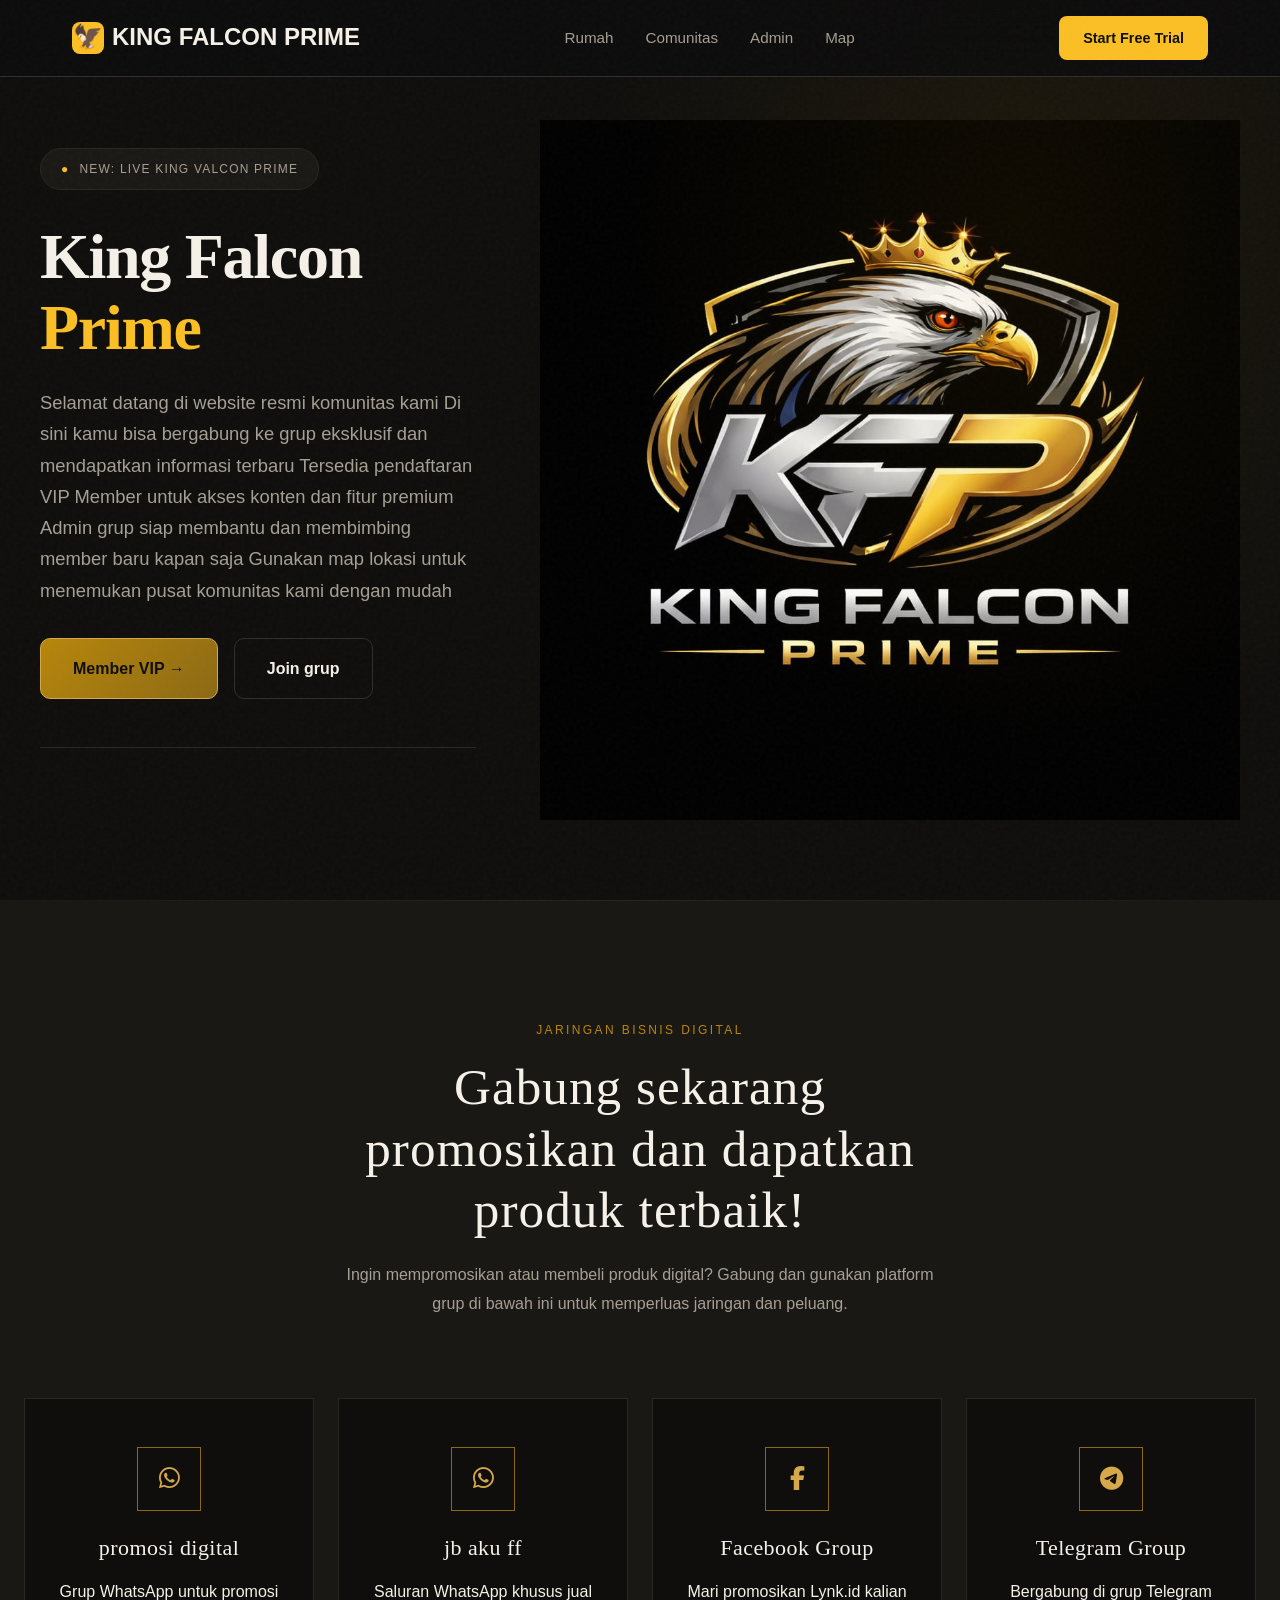
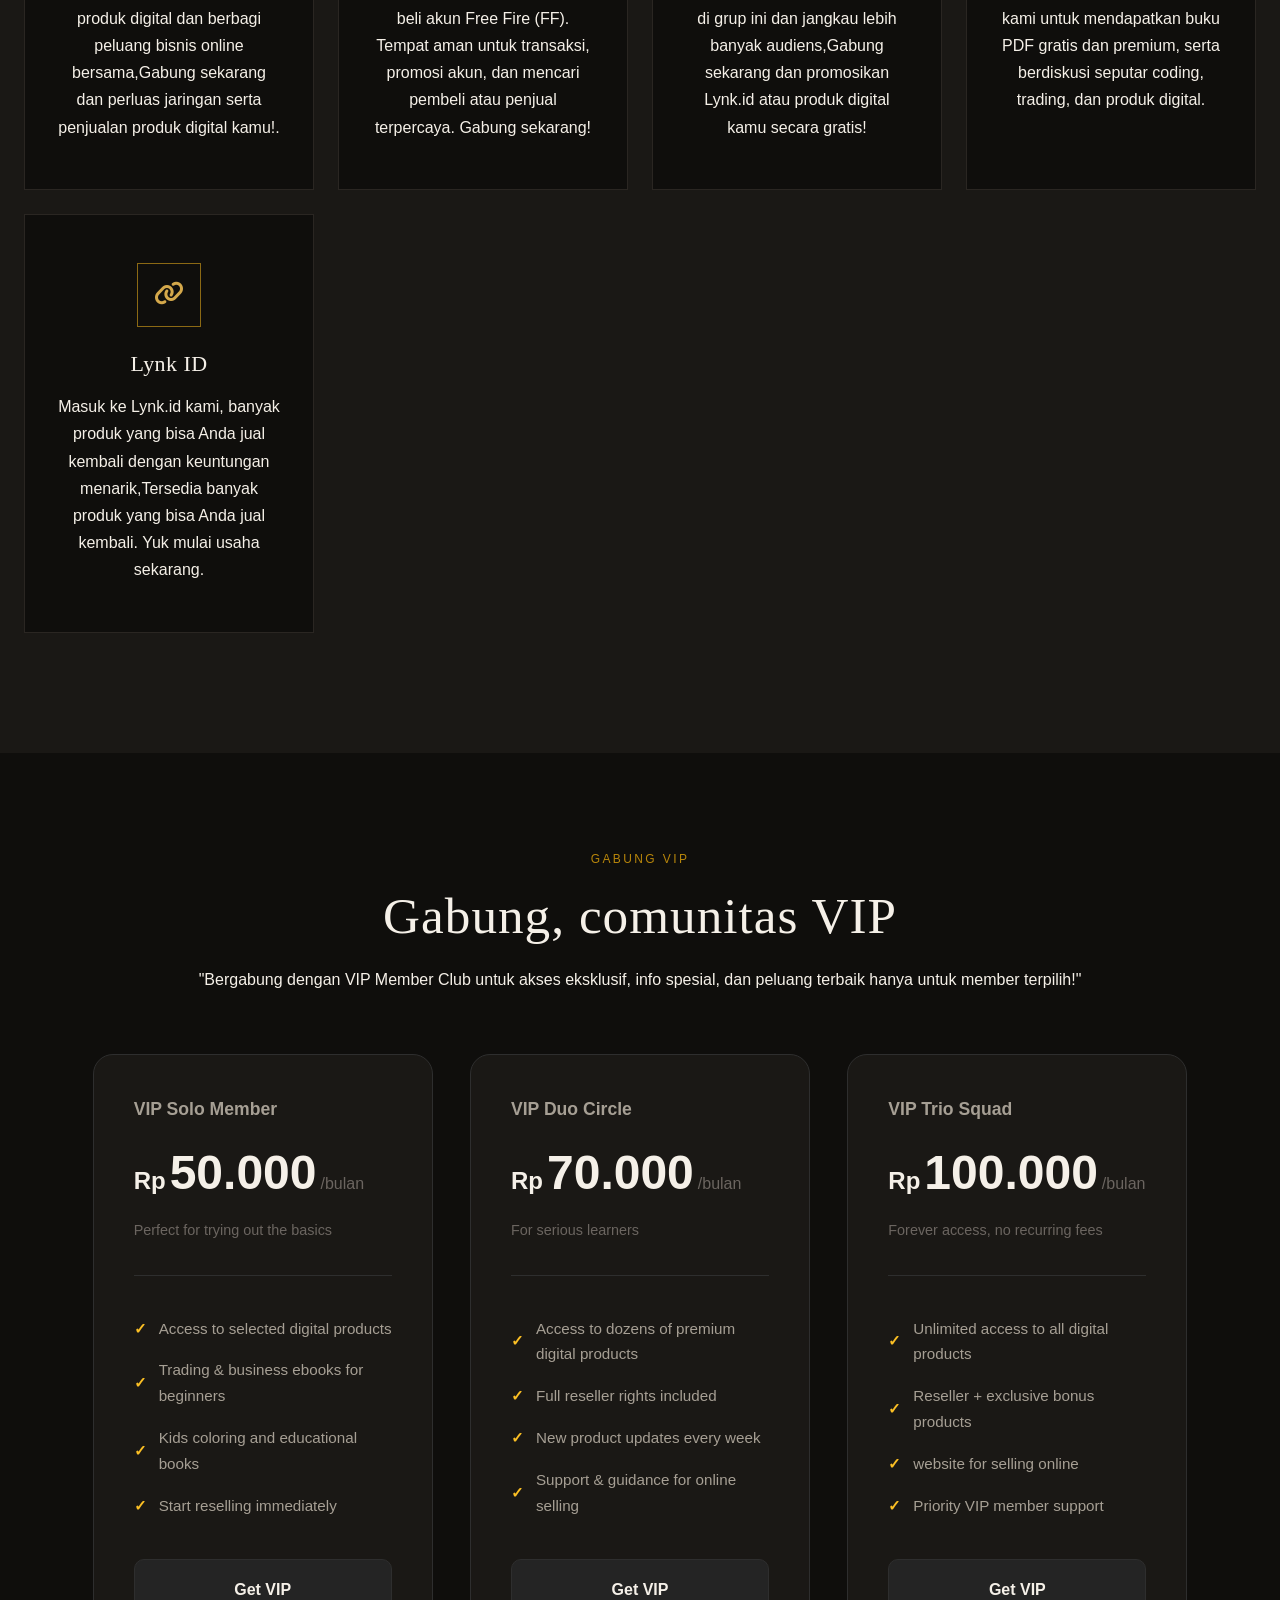
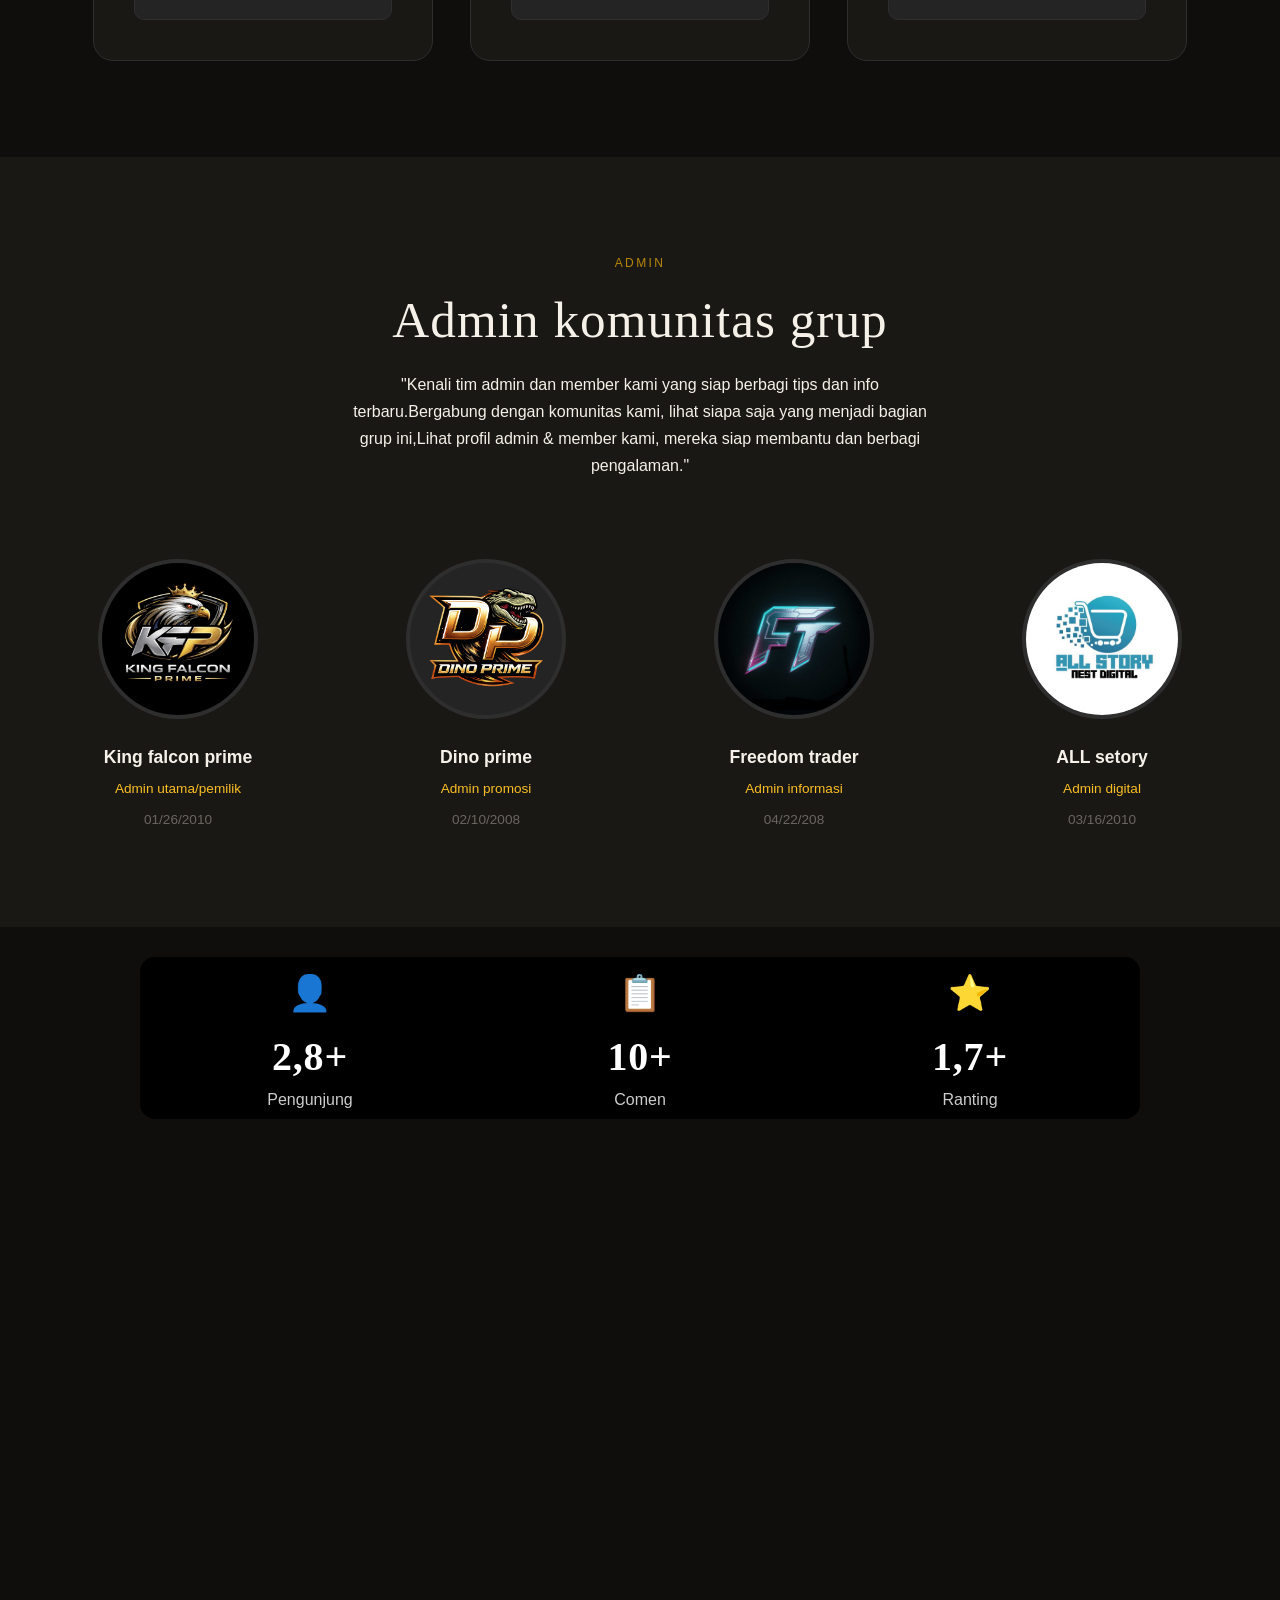
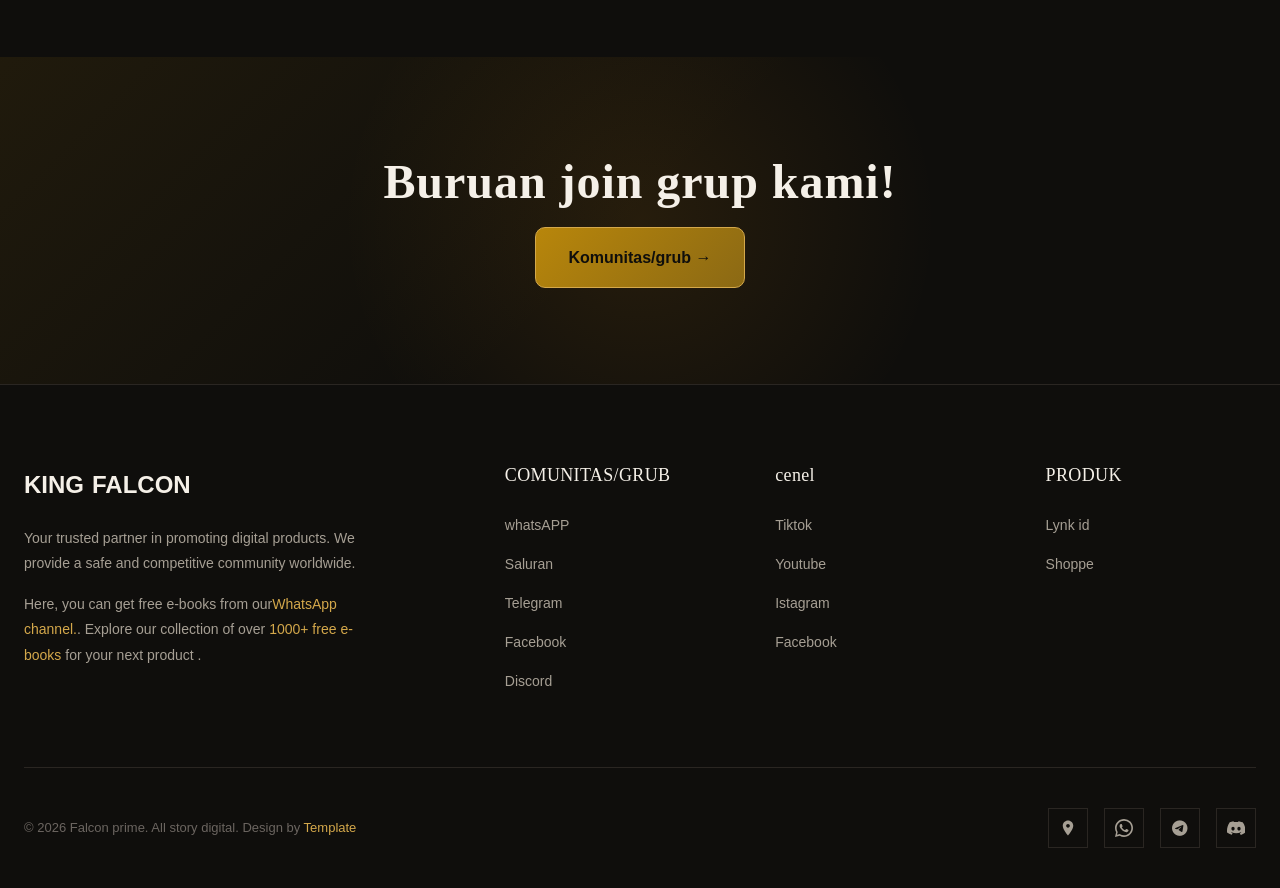
==== index.html @ 7f1a1ab0 "Update index.html" ====
<!DOCTYPE html>
<html lang="en">
<head>
  <meta charset="UTF-8">
  <meta name="viewport" content="width=device-width, initial-scale=1.0">
  <title>king falcon prime</title>
  <link rel="stylesheet" href="https://cdnjs.cloudflare.com/ajax/libs/font-awesome/6.5.0/css/all.min.css">

  <link rel="preconnect" href="https://fonts.googleapis.com">
  <link rel="preconnect" href="https://fonts.gstatic.com" crossorigin>
  <link href="https://fonts.googleapis.com/css2?family=Space+Grotesk:wght@300;400;500;600;700&display=swap" rel="stylesheet">
  <link rel="stylesheet" href="style.css">
  <link rel="stylesheet" href="stylee.css">
<!--

TemplateMo 606 String Master

https://templatemo.com/tm-606-string-master

-->
</head>
<body>

  <!-- Navigation -->
  <nav>
    <div class="nav-container">
      <a href="#" class="logo">
        <div class="logo-icon">🦅</div>
        KING FALCON PRIME
      </a>
      <ul class="nav-links">
        <li><a href="#hero">Rumah</a></li>
        <li><a href="#services">Comunitas</a></li>
        <li><a href="#instructors">Admin</a></li>
        <li><a href="#map_main">Map</a></li>
      </ul>
      <a href="#pricing" class="nav-cta"><span>Start Free Trial</span></a>
      <button id="soundToggle" class="mobile-menu-btn">☰</button>
    </div>
  </nav>

  <!-- Hero Section -->
  <!-- TIP: To enable full-screen hero, uncomment "min-height: 100vh" in the .hero CSS -->
  <section class="hero" id="hero">
    <div class="hero-container">
      <div class="hero-content">
        <div class="hero-badge">
          <span>●</span> New: live king valcon prime
        </div>
        <h1>King Falcon<span class="highlight"> Prime</span> </h1>
        <p class="hero-description">
   Selamat datang di website resmi komunitas kami
Di sini kamu bisa bergabung ke grup eksklusif dan mendapatkan informasi terbaru
Tersedia pendaftaran VIP Member untuk akses konten dan fitur premium
Admin grup siap membantu dan membimbing member baru kapan saja
Gunakan map lokasi untuk menemukan pusat komunitas kami dengan mudah

  
        </p>
        <div class="hero-buttons">
          <a href="#pricing" class="btn-primary">
            Member VIP →
          </a>
          <a href="#services" class="btn-secondary">
            Join grup
          </a>
        </div>
        <div class="hero-stats">
          <div class="stat">
            <div class="stat-value"></div>
            <div class="stat-label"></div>
          </div>
          <div class="stat">
            <div class="stat-value"></div>
            <div class="stat-label"></div>
          </div>
          <div class="stat">
            <div class="stat-value"></div>
            <div class="stat-label"></div>
          </div>
        </div>
      </div>

      <!-- logo  -->
      
    <div class="logo-wrapper">
  <div class="logo-circle">
    <img src="images/logo.jpeg" alt="Logo">
  </div>
</div>


  </section>

      <!-- Services Section -->
    <section class="services" id="services">
        <div class="container">
            <div class="section-header">
                <div class="section-label">Jaringan Bisnis Digital</div>
                <h2 class="section-title">Gabung sekarang promosikan dan dapatkan produk terbaik!</h2>
                <p class="section-desc">Ingin mempromosikan atau membeli produk digital? Gabung dan gunakan platform grup di bawah ini untuk memperluas jaringan dan peluang.</div>

            <div class="services-grid">

    <!-- WhatsApp grup promosi saya  -->
    <div class="service-card">
        <div class="service-icon">
            <a href="https://chat.whatsapp.com/LSkPdoFXT7n2mN4QRKAhbp" target="_blank">
                <i class="fab fa-whatsapp"></i>
            </a>
        </div>
        <h3 class="service-title"> promosi digital</h3>
        <p>Grup WhatsApp untuk promosi produk digital dan berbagi peluang bisnis online bersama,Gabung sekarang dan perluas jaringan serta penjualan produk digital kamu!.</p>
    </div>

   <!-- WhatsApp saluran jb rafael -->
      <div class="service-card">
        <div class="service-icon">
            <a href="https://whatsapp.com/channel/0029VaebWXXIN9iofSAeJO1t" target="_blank">
                <i class="fab fa-whatsapp"></i>
            </a>
        </div>
        <h3 class="service-title">jb aku ff</h3>
        <p>Saluran WhatsApp khusus jual beli akun Free Fire (FF). Tempat aman untuk transaksi, promosi akun, dan mencari pembeli atau penjual terpercaya. Gabung sekarang!</p>
    </div>

    <!-- Facebook -->
    <div class="service-card">
        <div class="service-icon">
            <a href="https://www.facebook.com/share/g/1DgLpyzHYk/" target="_blank">
                <i class="fab fa-facebook-f"></i>
            </a>
        </div>
        <h3 class="service-title">Facebook Group</h3>
        <p>Mari promosikan Lynk.id kalian di grup ini dan jangkau lebih banyak audiens,Gabung sekarang dan promosikan Lynk.id atau produk digital kamu secara gratis!</p>
    </div>

    <!-- Telegram -->
    <div class="service-card">
        <div class="service-icon">
            <a href="https://t.me/+sE-XW4UMI54yMTU1" target="_blank">
                <i class="fab fa-telegram-plane"></i>
            </a>
        </div>
        <h3 class="service-title">Telegram Group</h3>
        <p>Bergabung di grup Telegram kami untuk mendapatkan buku PDF gratis dan premium, serta berdiskusi seputar coding, trading, dan produk digital.</p>
    </div>

    <!-- Lynk ID -->
    <div class="service-card">
        <div class="service-icon">
            <a href="https://lynk.id/allstorynestdigital" target="_blank">
                <i class="fas fa-link"></i>
            </a>
        </div>
        <h3 class="service-title">Lynk ID</h3>
        <p>Masuk ke Lynk.id kami, banyak produk yang bisa Anda jual kembali dengan keuntungan menarik,Tersedia banyak produk yang bisa Anda jual kembali.
Yuk mulai usaha sekarang.</p>
    </div>

</div>
 

        </div>
    


</section>

  
  <!-- Pricing Section -->
  <!-- gabung viprepeat(3, 1fr); -->
  <section class="pricing" id="pricing">
    <div class="sion-container">
      <div class="section-headre">
        <div class="section-label">gabung VIP</div>
        <h2 class="section-title">Gabung, comunitas VIP</h2>
        <p class="section-description">
          "Bergabung dengan VIP Member Club untuk akses eksklusif, info spesial, dan peluang terbaik hanya untuk member terpilih!"
        </p>
      </div>
     
       <!-- vip 1 -->
      <div class="pricing-grid">
        <div class="pricing-card">
          <div class="pricing-name">VIP Solo Member</div>
          <div class="pricing-price">
            <span class="currency">Rp</span><span class="proPrice">50.000</span><span class="period">/bulan</span>
          </div>
          <p class="pricing-description">Perfect for trying out the basics</p>
          <ul class="pricing-features">
            <li>Access to selected digital products</li>
  <li>Trading & business ebooks for beginners</li>
  <li>Kids coloring and educational books</li>
  <li>Start reselling immediately</li>
          </ul>
          <a href="https://wa.me/6281573837213" class="pricing-btn">Get VIP</a>
        </div>

        <!-- vip 2 -->
        <div class="pricing-card">
          <div class="pricing-name">VIP Duo Circle</div>
          <div class="pricing-price">
            <span class="currency">Rp</span><span class="proPrice">70.000</span><span class="period">/bulan</span>
          </div>
          <p class="pricing-description">For serious learners</p>
          <ul class="pricing-features">
             <li>Access to dozens of premium digital products</li>
  <li>Full reseller rights included</li>
  <li>New product updates every week</li>
  <li>Support & guidance for online selling</li>
          </ul>
          <a href="https://wa.me/6281573837213" class="pricing-btn">Get VIP</a>
        </div>

        <!-- vip 3-->
        <div class="pricing-card">
          <div class="pricing-name">VIP Trio Squad</div>
          <div class="pricing-price">
            <span class="currency">Rp</span><span class="proPrice">100.000</span><span class="period">/bulan</span>
          </div>
        
          <p class="pricing-description">Forever access, no recurring fees</p>
          <ul class="pricing-features">
            <li>Unlimited access to all digital products</li>
  <li>Reseller + exclusive bonus products</li>
  <li> website for selling online</li>
  <li>Priority VIP member support</li>
          </ul>
          <a href="https://wa.me/6281573837213" class="pricing-btn">Get VIP</a>
        </div>
      </div>
    </div>
  </section>

 


  <!-- admin kami -->
  <section class="instructors" id="instructors">
    <div class="section-container">
      <div class="section-header">
        <div class="section-label">Admin</div>
        <h2 class="section-title">Admin komunitas grup</h2>
        <p class="section-description">
          "Kenali tim admin dan member kami yang siap berbagi tips dan info terbaru.Bergabung dengan komunitas kami, lihat siapa saja yang menjadi bagian grup ini,Lihat profil admin & member kami, mereka siap membantu dan berbagi pengalaman."
        </p>
      </div>
      <div class="instructors-grid">
        <div class="instructor-card">
          <div class="instructor-image">
            <img src="images/logo.jpeg" alt="Marcus Chen">
          </div>
          <div class="instructor-name">King falcon prime</div>
          <div class="instructor-role">Admin utama/pemilik</div>
          <p class="instructor-bio">01/26/2010</p>
        </div>
        <div class="instructor-card">
          <div class="instructor-image">
            <img src="images/logo2.png" alt="Sarah Williams">
          </div>
          <div class="instructor-name">Dino prime</div>
          <div class="instructor-role">Admin promosi</div>
          <p class="instructor-bio">02/10/2008</p>
        </div>
        <div class="instructor-card">
          <div class="instructor-image">
            <img src="images/logo3.png" alt="James Rodriguez">
          </div>
          <div class="instructor-name">Freedom trader</div>
          <div class="instructor-role">Admin informasi</div>
          <p class="instructor-bio">04/22/208</p>
        </div>
        <div class="instructor-card">
          <div class="instructor-image">
            <img src="images/logo4.jpeg" alt="Emily Park">
          </div>
          <div class="instructor-name">ALL setory</div>
          <div class="instructor-role">Admin digital</div>
          <p class="instructor-bio">03/16/2010</p>
        </div>
      </div>
    </div>
  </section>

  <!-- Testimonials Section -->
  

      <!-- total -->
     <section class="stats-section">
  <div class="stats-container">

    <div class="stat-box">
      <div class="stat-icon">👤</div>
      <h2>2,8+</h2>
      <p>Pengunjung</p>
    </div>

    <div class="stat-box">
      <div class="stat-icon">📋</div>
      <h2>10+</h2>
      <p>Comen</p>
    </div>

    <div class="stat-box">
      <div class="stat-icon">⭐</div>
      <h2>1,7+</h2>
      <p>Ranting</p>
    </div>

  </div>
</section>

              <!-- map -->
                 <div class="map_main" id="map_main">
                     <div class="map-responsive">
                        <iframe src="https://www.google.com/maps/embed?pb=!1m17!1m12!1m3!1d3959.0200530906395!2d109.98993!3d-7.123672999999999!2m3!1f0!2f0!3f0!3m2!1i1024!2i768!4f13.1!3m2!1m1!2zN8KwMDcnMjUuMiJTIDEwOcKwNTknMjMuOCJF!5e0!3m2!1sid!2sid!4v1770768249872!5m2!1sid!2sid" width="250" height="500" frameborder="0" style="border:0; width: 100%;" allowfullscreen=""></iframe>
                      </div>
                  </div>

  <!-- CTA Section -->
  <section class="cta">
    <div class="section-container cta-content">
      <h2>Buruan join grup kami!</h2>
      <a href="#services" class="btn-primary">Komunitas/grub →</a>
    </div>
  </section>

 <!-- Footer -->
    <footer class="footer">
        <div class="container">
            <div class="footer-grid">
                <div class="footer-brand">
                    <a href="#" class="logo">KING <span>FALCON</span></a>
                    <p>Your trusted partner in promoting digital products. We provide a safe and competitive community worldwide.</p>
                    <p style="margin-top: 16px;">Here, you can get free e-books from our<a href="https://whatsapp.com/channel/0029VbC5rMU8V0tkrVbQMV39" target="_blank" rel="noopener" style="color: var(--gold-light);">WhatsApp channel.</a>. Explore our collection of over  <a href="https://whatsapp.com/channel/0029VbC5rMU8V0tkrVbQMV39" style="color: var(--gold-light);">1000+ free e-books</a> for your next product .</p>
                </div>
                <div class="footer-col">
                    <h4 class="footer-title">COMUNITAS/GRUB</h4>
                   <ul class="footer-links">
    <li>
        <a href="https://chat.whatsapp.com/LSkPdoFXT7n2mN4QRKAhbp" target="_blank">
            whatsAPP
        </a>
    </li>

    <li>
        <a href="https://whatsapp.com/channel/0029VbC5rMU8V0tkrVbQMV39" target="_blank">
            Saluran
        </a>
    </li>

    <li>
        <a href="https://t.me/+sE-XW4UMI54yMTU1" target="_blank">
            Telegram
        </a>
    </li>

    <li>
        <a href="https://web.facebook.com/share/g/17uDJnDkF6/" target="_blank">
            Facebook
        </a>
    </li>

    <li>
        <a href="https://youtube.com/@channelmu" target="_blank">
           Discord
        </a>
    </li>
</ul>

                </div>
                <div class="footer-col">
                    <h4 class="footer-title">cenel</h4>
                 <ul class="footer-links">
    <li>
        <a href="https://www.tiktok.com/finansialdigital26" target="_blank">
            Tiktok
        </a>
    </li>

    <li>
        <a href="https://www.youtube.com/@kingfaalconprime" target="_blank">
            Youtube
        </a>
    </li>

    <li>
        <a href="https://www.instagram.com/kingdinoprime2" target="_blank">
            Istagram
        </a>
    </li>

    <li>
        <a href="https://www.facebook.com/kingfalconprime" target="_blank">
            Facebook
        </a>
    </li>


</ul>

                </div>
                <div class="footer-col">
                    <h4 class="footer-title">PRODUK</h4>
                   <ul class="footer-links">
    <li>
        <a href="https://lynk.id/allstorynestdigital" target="_blank">
            Lynk id
        </a>
    </li>

    <li>
        <a href="https://shopee.co.id/zalfaasyifatuhaifa" target="_blank">
           Shoppe
        </a>
    </li>
</ul>

                </div>
            </div>
            <div class="footer-bottom">
                <p class="footer-copy">&copy; 2026 Falcon prime. All story digital. Design by <a href="https://templatemo.com" target="_blank" style="color: var(--gold-light);">Template</a></p>
                <div class="footer-socials">
                    <!-- Google Maps -->
<!-- Google Maps (tetap) -->
<a href="https://maps.app.goo.gl/8mL3T69eai3Khaua7" target="_blank" class="social-link">
    <svg width="18" height="18" viewBox="0 0 24 24" fill="currentColor">
        <path d="M12 2C8.13 2 5 5.13 5 9c0 5.25 7 13 7 13s7-7.75 7-13c0-3.87-3.13-7-7-7zm0 9.5c-1.38 0-2.5-1.12-2.5-2.5S10.62 6.5 12 6.5s2.5 1.12 2.5 2.5S13.38 11.5 12 11.5z"/>
    </svg>
</a>

<!-- WhatsApp -->

<a href="https://wa.me/081573837213" target="_blank" class="social-link">
    <svg width="18" height="18" viewBox="0 0 24 24" fill="currentColor">
        <path d="M20.52 3.48A11.86 11.86 0 0012 .01C5.37.01 0 5.38 0 12c0 2.11.55 4.08 1.5 5.78L0 24l6.3-1.65A11.94 11.94 0 0012 24c6.63 0 12-5.38 12-12 0-3.18-1.24-6.18-3.48-8.52zM12 21.8c-1.88 0-3.69-.5-5.25-1.45l-.38-.23-3.72.97.99-3.62-.25-.37A9.767 9.767 0 012.2 12c0-5.38 4.42-9.8 9.8-9.8 2.61 0 5.06 1.02 6.92 2.88 1.86 1.86 2.88 4.31 2.88 6.92 0 5.38-4.42 9.8-9.8 9.8zm5.33-7.54c-.29-.15-1.72-.85-1.99-.95-.27-.1-.47-.15-.67.15-.19.29-.74.95-.91 1.15-.18.19-.35.21-.64.07-.29-.15-1.22-.45-2.32-1.43-.86-.76-1.41-1.7-1.57-1.98-.16-.28-.02-.43.12-.57.13-.13.29-.35.44-.52.15-.17.19-.28.29-.45.09-.17.05-.32-.02-.44-.08-.13-.66-1.6-.9-2.19-.24-.58-.48-.5-.66-.51l-.57-.01c-.19 0-.5.07-.77.37s-1.01 1.01-1.01 2.46c0 1.44 1.03 2.83 1.17 3.02.14.19 2.03 3.11 4.92 4.36.69.3 1.23.46 1.65.59.71.22 1.36.19 1.87.12.57-.08 1.77-.72 2.03-1.41.27-.69.27-1.29.19-1.41-.07-.12-.27-.19-.56-.34z"/>
    </svg>
</a>


<!-- Telegram -->

            <a href="https://t.me/+sE-XW4UMI54yMTU1" target="_blank" class="social-link">
                <i class="fab fa-telegram-plane" width="20" height="20" viewBox="0 0 24 24" fill="currentColor">
        </i>
            </a>
        

<!-- Discord -->
<a href="https://discord.gg/kingdinoprime" target="_blank" class="social-link">
    <svg width="18" height="18" viewBox="0 0 24 24" fill="currentColor">
        <path d="M20.317 4.369a19.791 19.791 0 00-4.885-1.515.074.074 0 00-.08.037c-.211.375-.444.864-.608 1.25-1.844-.277-3.68-.277-5.486 0-.164-.396-.405-.874-.617-1.25a.077.077 0 00-.08-.037 19.736 19.736 0 00-4.885 1.515.069.069 0 00-.032.027C.533 9.045-.319 13.553.066 18.002a.082.082 0 00.031.056 19.9 19.9 0 006.092 3.098.076.076 0 00.084-.027c.471-.647.888-1.33 1.242-2.048a.076.076 0 00-.041-.106 13.728 13.728 0 01-1.957-.927.076.076 0 01-.007-.127c.131-.098.262-.197.389-.299a.074.074 0 01.077-.01c4.087 1.868 8.517 1.868 12.548 0a.073.073 0 01.079.009c.127.102.258.201.389.299a.076.076 0 01-.006.127c-.606.36-1.233.683-1.875.967a.076.076 0 00-.038.107c.36.719.778 1.402 1.25 2.05a.076.076 0 00.084.028 19.886 19.886 0 006.093-3.098.077.077 0 00.031-.056c.488-5.177-.559-9.647-3.548-13.606a.061.061 0 00-.031-.028zM8.02 15.331c-1.182 0-2.15-1.085-2.15-2.419 0-1.333.955-2.418 2.15-2.418 1.205 0 2.17 1.093 2.15 2.418 0 1.334-.955 2.419-2.15 2.419zm7.974 0c-1.182 0-2.15-1.085-2.15-2.419 0-1.333.955-2.418 2.15-2.418 1.205 0 2.17 1.093 2.15 2.418 0 1.334-.945 2.419-2.15 2.419z"/>
    </svg>
</a>

                </div>
            </div>
        </div>
    </footer>

  <!-- Default Statcounter code for king falcon prime
https://alfxperson057.github.io/king-falcon-prime/ -->
<script type="text/javascript">
var sc_project=13204720; 
var sc_invisible=1; 
var sc_security="fe599e5f"; 
</script>
<script type="text/javascript"
src="https://www.statcounter.com/counter/counter.js" async></script>
<noscript><div class="statcounter"><a title="Web Analytics Made Easy -
Statcounter" href="https://statcounter.com/" target="_blank"><img
class="statcounter" src="https://c.statcounter.com/13204720/0/fe599e5f/1/"
alt="Web Analytics Made Easy - Statcounter"
referrerPolicy="no-referrer-when-downgrade"></a></div></noscript>
<!-- End of Statcounter Code -->
  

<script src="secrip.js"></script>
</body>

</html>
---- style.css ----
@charset "utf-8";
/* CSS Document 

TemplateMo 606 String Master

https://templatemo.com/tm-606-string-master

*/

* {
	margin: 0;
	padding: 0;
	box-sizing: border-box;
}

:root {
	--bg-dark: #0d0d0d;
	--bg-card: #1a1a1a;
	--bg-elevated: #242424;
	--accent: #fbbf24;
	--accent-light: #fbbf24;
	--accent-dark: #d97706;
	--text-primary: #fafafa;
	--text-secondary: #a3a3a3;
	--text-muted: #737373;
	--border: #2e2e2e;
	--gold-primary: #B8860B;
	--gold-light: #D4A84B;
	--gold-dark: #8B6914;
	--gold-accent: #C9A227;
	--bg-dark: #0F0E0C;
	--bg-card: #1A1815;
	--bg-card-hover: #252119;
	--text-primary: #F5F0E8;
	--text-secondary: #A69F94;
	--text-muted: #6B6560;
	--border-color: #2A2622;
	--success: #4A7C59;
	--danger: #8B3A3A;
}



html {
	scroll-behavior: smooth;
}

body {
	font-family: 'Space Grotesk', sans-serif;
	background: var(--bg-dark);
	color: var(--text-primary);
	line-height: 1.6;
}

/* Navigation */
nav {
	position: fixed;
	top: 0;
	left: 0;
	right: 0;
	z-index: 1000;
	background: rgba(13, 13, 13, 0.9);
	backdrop-filter: blur(20px);
	border-bottom: 1px solid var(--border);
}

.nav-container {
	max-width: 1200px;
	margin: 0 auto;
	padding: 1rem 2rem;
	display: flex;
	justify-content: space-between;
	align-items: center;
}

.logo {
	font-size: 1.5rem;
	font-weight: 700;
	color: var(--text-primary);
	text-decoration: none;
	display: flex;
	align-items: center;
	gap: 0.5rem;
}

.logo-icon {
	width: 32px;
	height: 32px;
	background: var(--accent);
	border-radius: 8px;
	display: flex;
	align-items: center;
	justify-content: center;
}

.nav-links {
	display: flex;
	gap: 2rem;
	list-style: none;
}

.nav-links a {
	color: var(--text-secondary);
	text-decoration: none;
	font-size: 0.95rem;
	font-weight: 500;
	transition: color 0.2s;
}

.nav-links a:hover {
	color: var(--accent);
}

.nav-cta {
	background: var(--accent);
	color: var(--bg-dark);
	padding: 0.6rem 1.5rem;
	border-radius: 8px;
	text-decoration: none;
	font-weight: 600;
	font-size: 0.9rem;
	transition: all 0.2s;
}

.nav-cta span {
	display: inline;
	background: transparent;
	padding: 0;
}

.nav-cta:hover {
	background: var(--accent-light);
	transform: translateY(-1px);
}

/* Hero Section */
.hero {
	/* min-height: 100vh; */
	/* Uncomment for full-screen hero */
	display: flex;
	align-items: center;
	padding: 8rem 2rem 4rem;
	position: relative;
	overflow: hidden;
}

.hero::before {
	content: '';
	position: absolute;
	top: -50%;
	right: -20%;
	width: 80%;
	height: 150%;
	background: radial-gradient(ellipse, rgba(245, 158, 11, 0.08) 0%, transparent 70%);
	pointer-events: none;
}

.hero-container {
	max-width: 1200px;
	margin: 0 auto;
	display: grid;
	grid-template-columns: 1fr 1fr;
	gap: 4rem;
	align-items: center;
}

.hero-content {
	position: relative;
	z-index: 1;
}

.hero-badge {
	display: inline-flex;
	align-items: center;
	gap: 0.5rem;
	background: var(--bg-card);
	border: 1px solid var(--border);
	padding: 0.5rem 1rem;
	border-radius: 100px;
	font-size: 0.85rem;
	color: var(--text-secondary);
	margin-bottom: 1.5rem;
}

.hero-badge span {
	color: var(--accent);
}

.hero h1 {
	font-size: clamp(2.5rem, 5vw, 4rem);
	font-weight: 700;
	line-height: 1.1;
	margin-bottom: 1.5rem;
	letter-spacing: -0.02em;
}

.hero h1 .highlight {
	color: var(--accent);
}

.hero-description {
	font-size: 1.15rem;
	color: var(--text-secondary);
	margin-bottom: 2rem;
	max-width: 480px;
}

.hero-buttons {
	display: flex;
	gap: 1rem;
	margin-bottom: 3rem;
}

.btn-primary {
	background: var(--accent);
	color: var(--bg-dark);
	padding: 1rem 2rem;
	border-radius: 10px;
	text-decoration: none;
	font-weight: 600;
	display: inline-flex;
	align-items: center;
	gap: 0.5rem;
	transition: all 0.2s;
}

.btn-primary:hover {
	background: var(--accent-light);
	transform: translateY(-2px);
	box-shadow: 0 10px 30px rgba(245, 158, 11, 0.3);
}

.btn-secondary {
	background: transparent;
	color: var(--text-primary);
	padding: 1rem 2rem;
	border-radius: 10px;
	text-decoration: none;
	font-weight: 600;
	border: 1px solid var(--border);
	transition: all 0.2s;
}

.btn-secondary:hover {
	border-color: var(--text-secondary);
	background: var(--bg-card);
}

.hero-stats {
	display: flex;
	gap: 3rem;
}

.stat {
	text-align: left;
}

.stat-value {
	font-size: 2rem;
	font-weight: 700;
	color: var(--text-primary);
}

.stat-label {
	font-size: 0.85rem;
	color: var(--text-muted);
}

/* logo Section */


.logo-circle {
  animation: float 4s ease-in-out infinite;
}

@keyframes float {
  0% { transform: translateY(0px); }
  50% { transform: translateY(-15px); }
  100% { transform: translateY(0px); }
}

.logo-circle {
  width: 300px;
  height: auto;
  border-radius: 0;   /* kotak */
  overflow: hidden;
}



.logo-circle img {
  width: 100%;
  height: auto;
}

/* Bungkus logo agar benar-benar center */
.logo-wrapper {
    display: flex;
    justify-content: center;
    align-items: center;
}




/* Features Section */
.features {
	padding: 6rem 2rem;
	background: var(--bg-card);
}

.section-container {
	max-width: 1200px;
	margin: 0 auto;
}

.section-header {
	text-align: center;
	margin-bottom: 4rem;
}

/* Services Section */
/* jaringan bisnis digital */
section {
	padding: 120px 0;
}

.section-header {
	text-align: center;
	max-width: 600px;
	margin: 0 auto 80px;
}

.section-label {
	font-size: 12px;
	text-transform: uppercase;
	letter-spacing: 0.2em;
	color: var(--gold-primary);
	margin-bottom: 16px;
}

.section-title {
	font-size: clamp(36px, 4vw, 52px);
	color: var(--text-primary);
	margin-bottom: 20px;
}

.section-desc {
	font-size: 16px;
	color: var(--text-secondary);
	line-height: 1.8;
}

/* Services Section */
.services {
	background: var(--bg-card);
	position: relative;
}

.services::before {
	content: '';
	position: absolute;
	top: 0;
	left: 0;
	right: 0;
	height: 1px;
	background: linear-gradient(90deg, transparent, var(--border-color), transparent);
}

.services-grid {
	display: grid;
	grid-template-columns: repeat(4, 1fr);
	gap: 24px;
}

@media (max-width: 1024px) {
	.services-grid {
		grid-template-columns: repeat(4, 1fr);
		gap: auto;
	}
}

@media (max-width: 600px) {
	.services-grid {
		grid-template-columns: 2, 1fr;
	}
}

.service-card {
	padding: 48px 32px;
	background: var(--bg-dark);
	border: 1px solid var(--border-color);
	text-align: center;
	transition: all 0.4s ease;
	position: relative;
	overflow: hidden;
}

.service-card::before {
	content: '';
	position: absolute;
	top: 0;
	left: 0;
	right: 0;
	height: 2px;
	background: var(--gold-primary);
	transform: scaleX(0);
	transition: transform 0.4s ease;
}

.service-card:hover {
	transform: translateY(-8px);
	border-color: var(--gold-dark);
	background: var(--bg-card-hover);
}

.service-card:hover::before {
	transform: scaleX(1);
}

.service-icon {
	width: 64px;
	height: 64px;
	margin: 0 auto 24px;
	display: flex;
	align-items: center;
	justify-content: center;
	border: 1px solid var(--gold-dark);
	color: var(--gold-light);
	font-size: 24px;
	transition: all 0.4s ease;
}

.service-card:hover .service-icon {
	background: var(--gold-primary);
	color: var(--bg-dark);
	border-color: var(--gold-primary);
}

.service-title {
	font-size: 22px;
	color: var(--text-primary);
	margin-bottom: 16px;
}

.service-desc {
	font-size: 14px;
	color: var(--text-secondary);
	line-height: 1.7;
}

/* total grup */

.stats-section {
  background: #000000;
  padding: 1px 20px;
  border-radius: 15px;
  margin: 30px auto;
  max-width: 1000px;
}

/* PC Default: 4 kotak sejajar */
.stats-container {
  display: grid;
  grid-template-columns: repeat(3, 1fr);
  gap: 30px;
  text-align: center;
}

/* Kotak */
.stat-box {
  padding: 5px;
}

.stat-icon {
  font-size: 35px;
  margin-bottom: 10px;
  color: #7b2cff;
}

.stat-box h2 {
  font-size: 40px;
  color: #ffffff;
  margin: 5px 0;
  font-weight: bold;
}

.stat-box p {
  font-size: 16px;
  color: #cccccc;
  margin: 0;
}

/* 📱 Responsive untuk HP: jadi 2 kolom */
@media (max-width: 100px) {
  .stats-container {
    grid-template-columns: repeat(3, 1fr);
  }
  
}




/* Pricing Section */
/* gabung vip */
.pricing {
	padding: 6rem 2rem;
}

.billing-toggle {
	display: flex;
	justify-content: center;
	align-items: center;
	gap: 0.5rem;
	margin-bottom: 3rem;
	background: var(--bg-card);
	padding: 0.5rem;
	border-radius: 12px;
	width: fit-content;
	margin-left: auto;
	margin-right: auto;
	border: 1px solid var(--border);
}

.billing-option {
	padding: 0.75rem 1.5rem;
	border-radius: 8px;
	font-size: 0.9rem;
	font-weight: 500;
	color: var(--text-secondary);
	cursor: pointer;
	transition: all 0.2s;
	position: relative;
	background: transparent;
	border: none;
	font-family: inherit;
}

.billing-option:hover {
	color: var(--text-primary);
}

.billing-option.active {
	background: var(--accent);
	color: var(--bg-dark);
}

.billing-option .discount-badge {
	position: absolute;
	top: -8px;
	right: -8px;
	background: #22c55e;
	color: #fff;
	font-size: 0.65rem;
	font-weight: 700;
	padding: 0.2rem 0.4rem;
	border-radius: 4px;
}

.pricing-grid {
	display: grid;
	grid-template-columns: repeat(3, 1fr);
	gap: 2rem;
}

.pricing-card {
	background: var(--bg-card);
	border: 1px solid var(--border);
	border-radius: 20px;
	padding: 2.5rem;
	position: relative;
	transition: all 0.3s;
}

.pricing-card:hover {
	transform: translateY(-4px);
}

.pricing-name {
	font-size: 1.1rem;
	font-weight: 600;
	color: var(--text-secondary);
	margin-bottom: 0.5rem;
}

.pricing-price {
	font-size: 3rem;
	font-weight: 700;
	margin-bottom: 0.25rem;
	display: flex;
	align-items: baseline;
	gap: 0.25rem;
}

.pricing-price .currency {
	font-size: 1.5rem;
	font-weight: 600;
}

.pricing-price .period {
	font-size: 1rem;
	font-weight: 400;
	color: var(--text-muted);
}

.pricing-billed {
	font-size: 0.85rem;
	color: var(--text-muted);
	margin-bottom: 0.5rem;
	min-height: 1.2rem;
}

.pricing-savings {
	display: inline-block;
	background: rgba(34, 197, 94, 0.15);
	color: #22c55e;
	font-size: 0.8rem;
	font-weight: 600;
	padding: 0.25rem 0.75rem;
	border-radius: 100px;
	margin-bottom: 1rem;
	min-height: 1.5rem;
}

.pricing-savings:empty {
	visibility: hidden;
}

.pricing-description {
	color: var(--text-muted);
	font-size: 0.9rem;
	margin-bottom: 2rem;
	padding-bottom: 2rem;
	border-bottom: 1px solid var(--border);
}

.pricing-features {
	list-style: none;
	margin-bottom: 2rem;
}

.pricing-features li {
	display: flex;
	align-items: center;
	gap: 0.75rem;
	padding: 0.5rem 0;
	color: var(--text-secondary);
	font-size: 0.95rem;
}

.pricing-features li::before {
	content: '✓';
	color: var(--accent);
	font-weight: 700;
}

.pricing-btn {
	display: block;
	text-align: center;
	padding: 1rem;
	border-radius: 10px;
	text-decoration: none;
	font-weight: 600;
	transition: all 0.2s;
}

.pricing-card .pricing-btn {
	background: var(--bg-elevated);
	color: var(--text-primary);
	border: 1px solid var(--border);
}

.pricing-card .pricing-btn:hover {
	background: var(--text-primary);
	color: var(--bg-dark);
}

.pricing-card.featured .pricing-btn {
	background: var(--accent);
	color: var(--bg-dark);
	border: none;
}

.pricing-card.featured .pricing-btn:hover {
	background: var(--accent-light);
}

.pricing-grid {
  max-width: 1100px;
  margin: 0 auto;
  justify-items: center;
}

.pricing-card {
  width: 100%;
  max-width: 340px;
}

.section-headre {
  text-align: center;
}

.pricing-grid {
  margin-top: 60px;
}

.vip-container {
  display: grid;
  grid-template-columns: repeat(3, 1fr);
  gap: 20px;
  justify-content: start;
  align-items: stretch;
}

/* Tablet jadi 2 kolom */
@media (max-width: 992px) {
  .vip-container {
    grid-template-columns: repeat(3, 1fr);
  }
}

/* HP jadi 1 kolom */
@media (max-width: 1px) {
  .vip-container {
    grid-template-columns: repeat(3, 1fr);
  }
}



/* Instructors Section */
.instructors {
	padding: 6rem 2rem;
	background: var(--bg-card);
}

.instructors-grid {
	display: grid;
	grid-template-columns: repeat(4, 1fr);
	gap: 2rem;
}

.instructor-card {
	text-align: center;
}

.instructor-image {
	width: 160px;
	height: 160px;
	border-radius: 50%;
	margin: 0 auto 1.5rem;
	border: 4px solid var(--border);
	transition: all 0.3s;
	overflow: hidden;
	background: var(--bg-elevated);
}

.instructor-image img {
	width: 100%;
	height: 100%;
	object-fit: cover;
	filter: grayscale(20%);
	transition: filter 0.3s;
}

.instructor-card:hover .instructor-image {
	border-color: var(--accent);
	box-shadow: 0 0 20px rgba(246, 246, 245, 0.3);
}

.instructor-card:hover .instructor-image img {
	filter: grayscale(0%);
}

.instructor-name {
	font-size: 1.1rem;
	font-weight: 600;
	margin-bottom: 0.25rem;
}

.instructor-role {
	color: var(--accent);
	font-size: 0.85rem;
	font-weight: 500;
	margin-bottom: 0.5rem;
}

.instructor-bio {
	color: var(--text-muted);
	font-size: 0.85rem;
}

@media (max-width: 700px) {
  .instructors-grid {
    grid-template-columns: repeat(4, 1fr);
    gap: 0.5rem;
  }

  .instructor-image {
    width: 70px;
    height: 70px;
  }
}

@media (max-width: 768px) {
  .instructors {
    padding: 2rem 1rem; /* lebih kecil jadi naik */
  }
}


/* Testimonials */
.testimonials {
	padding: 6rem 2rem;
}

.testimonials-grid {
	display: grid;
	grid-template-columns: repeat(3, 1fr);
	gap: 2rem;
}

.testimonial-card {
	background: var(--bg-card);
	border: 1px solid var(--border);
	border-radius: 16px;
	padding: 2rem;
}

.testimonial-stars {
	color: var(--accent);
	font-size: 1rem;
	margin-bottom: 1rem;
}

.testimonial-text {
	color: var(--text-secondary);
	font-size: 1rem;
	line-height: 1.7;
	margin-bottom: 1.5rem;
}

.testimonial-author {
	display: flex;
	align-items: center;
	gap: 1rem;
}

.testimonial-avatar {
	width: 64px;
	height: 64px;
	border-radius: 50%;
	overflow: hidden;
	flex-shrink: 0;
}

.testimonial-avatar img {
	width: 100%;
	height: 100%;
	object-fit: cover;
}

.testimonial-name {
	font-weight: 600;
	font-size: 0.95rem;
}

.testimonial-title {
	color: var(--text-muted);
	font-size: 0.8rem;
}

@media (max-width: 768px) {

  .testimonials {
    padding: 2rem 1rem; /* biar naik ke atas */
  }

  .testimonials-grid {
    grid-template-columns: repeat(2, 1fr); /* HP jadi 2 kolom */
    gap: 1rem;
  }

  .testimonial-card {
    padding: 1rem; /* card lebih kecil */
  }

  .testimonial-text {
    font-size: 0.85rem;
  }

  .testimonial-avatar {
    width: 45px;
    height: 45px;
  }
}


/* CTA Section */
.cta {
	padding: 6rem 2rem;
	background: linear-gradient(135deg, var(--bg-card) 0%, var(--bg-dark) 100%);
	text-align: center;
	position: relative;
	overflow: hidden;
}

.cta::before {
	content: '';
	position: absolute;
	top: 50%;
	left: 50%;
	transform: translate(-50%, -50%);
	width: 600px;
	height: 600px;
	background: radial-gradient(circle, rgba(245, 158, 11, 0.1) 0%, transparent 70%);
	pointer-events: none;
}

.cta-content {
	position: relative;
	z-index: 1;
}

.cta h2 {
	font-size: clamp(2rem, 4vw, 3rem);
	font-weight: 700;
	margin-bottom: 1rem;
}

.cta p {
	color: var(--text-secondary);
	font-size: 1.1rem;
	margin-bottom: 2rem;
	max-width: 500px;
	margin-left: auto;
	margin-right: auto;
}

/* Footer  */



/* Mobile Menu */
.mobile-menu-btn {
	display: none;
	background: none;
	border: none;
	color: var(--text-primary);
	font-size: 1.5rem;
	cursor: pointer;
}

/* Responsive */
@media (max-width: 1024px) {
	.hero-container {
		grid-template-columns: 1fr;
		text-align: center;
	}

	.hero-content {
		order: 1;
	}

	.guitar-wrapper {
		order: 0;
		max-width: 500px;
		margin: 0 auto;
	}

	.hero-description {
		margin: 0 auto 2rem;
	}

	.hero-buttons {
		justify-content: center;
	}

	.hero-stats {
		justify-content: center;
	}

	.features-grid,
	.pricing-grid,
	.testimonials-grid {
		grid-template-columns: 1fr;
		max-width: 500px;
		margin: 0 auto;
	}

	.billing-toggle {
		flex-wrap: wrap;
		justify-content: center;
	}

	.billing-option {
		padding: 0.6rem 1.2rem;
		font-size: 0.85rem;
	}

	.instructors-grid {
		grid-template-columns: repeat(2, 1fr);
	}

	.footer-grid {
		grid-template-columns: 1fr 1fr;
	}
}

@media (max-width: 880px) {

	.nav-links,
	.nav-cta {
		display: none;
	}

	

	/* Tombol hamburger default disembunyikan */
.mobile-menu-btn {
	display: none;
	background: none;
	border: none;
	font-size: 24px;
	cursor: pointer;
	color: rgb(238, 255, 4);
}
}

/* Versi HP */
@media (max-width: 768px) {

	.nav-links {
		display: none;       /* disembunyikan dulu */
		flex-direction: column;
		position: absolute;
		top: 100%;
		right: 0;
		background: #000000;
		width: 200px;
		padding: 20px;
	}

	.nav-links.active {
		display: flex;       /* muncul saat diklik */
	}

	.mobile-menu-btn {
		display: block;      /* tombol muncul di HP */
	}
}


/* FIX SERVICES RESPONSIVE */
@media (max-width: 1200px) {
    .services-grid {
        grid-template-columns: repeat(2, 1fr) !important;
    }
}

@media (max-width: 600px) {
    .services-grid {
        grid-template-columns: 1fr !important;
    }
}


/* Default = PC */
.logo-circle {
  width: 700px;
  height: auto;
  aspect-ratio: 1 / 1;   /* bikin selalu persegi */
  border-radius: 0; /* kotak */
  overflow: hidden;
}

/* Gambar di dalam logo */
.logo-circle img {
  width: 100%;
  height: auto;
  object-fit: cover;
}

/* Versi HP */
@media (max-width: 780px) {
  .logo-circle {
    width: 200px;
    height: auto;
    border-radius: 100%; /* jadi lingkaran */
  }
}

@media (max-width: 1024px) {
  .logo-circle {
    width: 300px;
	height: auto;
    border-radius: 90%;
  }
}
---- stylee.css ----
@charset "utf-8";
/* CSS Document 

TemplateMo 610 Aurum Gold

https://templatemo.com/tm-610-aurum-gold

*/

:root {
	--gold-primary: #B8860B;
	--gold-light: #D4A84B;
	--gold-dark: #8B6914;
	--gold-accent: #C9A227;
	--bg-dark: #0F0E0C;
	--bg-card: #1A1815;
	--bg-card-hover: #252119;
	--text-primary: #F5F0E8;
	--text-secondary: #A69F94;
	--text-muted: #6B6560;
	--border-color: #2A2622;
	--success: #4A7C59;
	--danger: #8B3A3A;
}

* {
	margin: 0;
	padding: 0;
	box-sizing: border-box;
}

html {
	scroll-behavior: smooth;
}

body {
	font-family: 'Libre Franklin', sans-serif;
	background-color: var(--bg-dark);
	color: var(--text-primary);
	line-height: 1.7;
	font-weight: 300;
	overflow-x: hidden;
}

/* Noise texture overlay */
body::before {
	content: '';
	position: fixed;
	top: 0;
	left: 0;
	width: 100%;
	height: 100%;
	pointer-events: none;
	opacity: 0.03;
	z-index: 9999;
	background-image: url("data:image/svg+xml,%3Csvg viewBox='0 0 256 256' xmlns='http://www.w3.org/2000/svg'%3E%3Cfilter id='noise'%3E%3CfeTurbulence type='fractalNoise' baseFrequency='0.9' numOctaves='4' stitchTiles='stitch'/%3E%3C/filter%3E%3Crect width='100%25' height='100%25' filter='url(%23noise)'/%3E%3C/svg%3E");
}

h1,
h2,
h3,
h4,
h5,
h6 {
	font-family: 'Cormorant Garamond', serif;
	font-weight: 500;
	line-height: 1.2;
	letter-spacing: 0.02em;
}

a {
	color: inherit;
	text-decoration: none;
	transition: color 0.3s ease;
}

img {
	max-width: 100%;
	height: auto;
}

.container {
	max-width: 1280px;
	margin: 0 auto;
	padding: 0 24px;
}

/* Navigation */

/* Mobile Menu Styles */
.mobile-menu {
	position: fixed;
	top: 0;
	right: -100%;
	width: 100%;
	max-width: 400px;
	height: 100vh;
	background: var(--bg-card);
	z-index: 2000;
	padding: 100px 40px 40px;
	transition: right 0.4s cubic-bezier(0.4, 0, 0.2, 1);
	border-left: 1px solid var(--border-color);
	overflow-y: auto;
}

.mobile-menu.open {
	right: 0;
}

.mobile-menu-overlay {
	position: fixed;
	top: 0;
	left: 0;
	width: 100%;
	height: 100%;
	background: rgba(0, 0, 0, 0.7);
	z-index: 1999;
	opacity: 0;
	visibility: hidden;
	transition: opacity 0.4s ease, visibility 0.4s ease;
}

.mobile-menu-overlay.open {
	opacity: 1;
	visibility: visible;
}

.mobile-menu-close {
	position: absolute;
	top: 24px;
	right: 24px;
	width: 48px;
	height: 48px;
	background: none;
	border: 1px solid var(--border-color);
	color: var(--text-secondary);
	cursor: pointer;
	display: flex;
	align-items: center;
	justify-content: center;
	transition: all 0.3s ease;
}

.mobile-menu-close:hover {
	border-color: var(--gold-primary);
	color: var(--gold-light);
}

.mobile-nav-links {
	list-style: none;
	margin-bottom: 40px;
}

.mobile-nav-links li {
	border-bottom: 1px solid var(--border-color);
}

.mobile-nav-links a {
	display: block;
	padding: 20px 0;
	font-family: 'Cormorant Garamond', serif;
	font-size: 24px;
	color: var(--text-secondary);
	transition: all 0.3s ease;
	position: relative;
}

.mobile-nav-links a::after {
	content: '→';
	position: absolute;
	right: 0;
	top: 50%;
	transform: translateY(-50%) translateX(-10px);
	opacity: 0;
	color: var(--gold-primary);
	transition: all 0.3s ease;
}

.mobile-nav-links a:hover,
.mobile-nav-links a.active {
	color: var(--gold-light);
	padding-left: 12px;
}

.mobile-nav-links a:hover::after,
.mobile-nav-links a.active::after {
	opacity: 1;
	transform: translateY(-50%) translateX(0);
}

.mobile-menu-cta {
	display: flex;
	flex-direction: column;
	gap: 12px;
}

.mobile-menu-cta .btn {
	width: 100%;
	text-align: center;
}

.btn {
	display: inline-flex;
	align-items: center;
	justify-content: center;
	padding: 14px 32px;
	font-size: 12px;
	font-weight: 500;
	letter-spacing: 0.15em;
	text-transform: uppercase;
	border: none;
	cursor: pointer;
	transition: all 0.3s ease;
	font-family: 'Libre Franklin', sans-serif;
}

.btn-outline {
	background: transparent;
	border: 1px solid var(--gold-primary);
	color: var(--gold-light);
}

.btn-outline:hover {
	background: var(--gold-primary);
	color: var(--bg-dark);
}

.btn-primary {
	background: linear-gradient(135deg, var(--gold-primary) 0%, var(--gold-dark) 100%);
	color: var(--bg-dark);
	border: 1px solid var(--gold-light);
}

.btn-primary:hover {
	background: linear-gradient(135deg, var(--gold-light) 0%, var(--gold-primary) 100%);
	transform: translateY(-2px);
	box-shadow: 0 8px 30px rgba(184, 134, 11, 0.3);
}

.mobile-menu-btn {
	display: none;
	flex-direction: column;
	gap: 6px;
	background: none;
	border: 1px solid var(--border-color);
	cursor: pointer;
	padding: 12px;
	transition: all 0.3s ease;
}

.mobile-menu-btn:hover {
	border-color: var(--gold-primary);
}

.mobile-menu-btn span {
	width: 20px;
	height: 1.5px;
	background: var(--gold-light);
	transition: all 0.3s ease;
	transform-origin: center;
}

.mobile-menu-btn.active span:nth-child(1) {
	transform: rotate(45deg) translate(5px, 5px);
}

.mobile-menu-btn.active span:nth-child(2) {
	opacity: 0;
}

.mobile-menu-btn.active span:nth-child(3) {
	transform: rotate(-45deg) translate(5px, -5px);
}

/* Hide body scroll when menu open */
body.menu-open {
	overflow: hidden;
}

/* Hero Section */
.hero {
	min-height: 100vh;
	display: flex;
	align-items: center;
	position: relative;
	padding: 120px 0 80px;
	overflow: hidden;
}

.hero::before {
	content: '';
	position: absolute;
	top: -50%;
	right: -20%;
	width: 80%;
	height: 150%;
	background: radial-gradient(ellipse at center, rgba(184, 134, 11, 0.08) 0%, transparent 60%);
	pointer-events: none;
}

.hero-grid {
	display: grid;
	grid-template-columns: 1fr 1fr;
	gap: 80px;
	align-items: center;
}

.hero-content {
	position: relative;
	z-index: 2;
}

.hero-badge {
	display: inline-flex;
	align-items: center;
	gap: 10px;
	padding: 10px 20px;
	background: var(--bg-card);
	border: 1px solid var(--border-color);
	margin-bottom: 32px;
	font-size: 12px;
	letter-spacing: 0.1em;
	text-transform: uppercase;
	color: var(--text-secondary);
}

.hero-badge .dot {
	width: 8px;
	height: 8px;
	background: var(--success);
	border-radius: 50%;
	animation: pulse 2s infinite;
}

@keyframes pulse {

	0%,
	100% {
		opacity: 1;
	}

	50% {
		opacity: 0.5;
	}
}

.hero-title {
	font-size: clamp(48px, 6vw, 80px);
	color: var(--text-primary);
	margin-bottom: 24px;
	font-weight: 400;
}

.hero-title .gold {
	color: var(--gold-light);
	font-style: italic;
}

.hero-desc {
	font-size: 18px;
	color: var(--text-secondary);
	max-width: 480px;
	margin-bottom: 40px;
	line-height: 1.8;
}

.hero-actions {
	display: flex;
	gap: 16px;
	margin-bottom: 60px;
}

.hero-stats {
	display: grid;
	grid-template-columns: repeat(3, 1fr);
	gap: 32px;
	padding-top: 40px;
	border-top: 1px solid var(--border-color);
}

.stat-item {
	text-align: left;
}

.stat-value {
	font-family: 'Cormorant Garamond', serif;
	font-size: 36px;
	color: var(--gold-light);
	margin-bottom: 4px;
}

.stat-label {
	font-size: 12px;
	color: var(--text-muted);
	text-transform: uppercase;
	letter-spacing: 0.1em;
}

/* Price Card */
.hero-visual {
	position: relative;
}

.price-card {
	background: var(--bg-card);
	border: 1px solid var(--border-color);
	padding: 40px;
	position: relative;
}

.price-card::before {
	content: '';
	position: absolute;
	top: -1px;
	left: 40px;
	right: 40px;
	height: 2px;
	background: linear-gradient(90deg, transparent, var(--gold-primary), transparent);
}

.price-header {
	display: flex;
	align-items: center;
	justify-content: space-between;
	margin-bottom: 32px;
}

.price-label {
	font-size: 12px;
	text-transform: uppercase;
	letter-spacing: 0.15em;
	color: var(--text-muted);
}

.price-live {
	display: flex;
	align-items: center;
	gap: 8px;
	font-size: 11px;
	color: var(--success);
	text-transform: uppercase;
	letter-spacing: 0.1em;
}

.price-live::before {
	content: '';
	width: 6px;
	height: 6px;
	background: var(--success);
	border-radius: 50%;
	animation: pulse 1.5s infinite;
}

.price-main {
	margin-bottom: 32px;
}

.price-value {
	font-family: 'Cormorant Garamond', serif;
	font-size: 64px;
	color: var(--text-primary);
	line-height: 1;
	margin-bottom: 8px;
}

.price-value .currency {
	font-size: 32px;
	color: var(--gold-light);
	vertical-align: top;
}

.price-change {
	display: inline-flex;
	align-items: center;
	gap: 8px;
	padding: 6px 12px;
	background: rgba(74, 124, 89, 0.15);
	color: var(--success);
	font-size: 14px;
	font-weight: 500;
}

.price-change.down {
	background: rgba(139, 58, 58, 0.15);
	color: var(--danger);
}

.price-metals {
	display: grid;
	grid-template-columns: repeat(2, 1fr);
	gap: 16px;
	padding-top: 32px;
	border-top: 1px solid var(--border-color);
}

.metal-item {
	padding: 20px;
	background: var(--bg-dark);
	border: 1px solid var(--border-color);
	transition: all 0.3s ease;
}

.metal-item:hover {
	border-color: var(--gold-primary);
}

.metal-name {
	font-size: 11px;
	text-transform: uppercase;
	letter-spacing: 0.1em;
	color: var(--text-muted);
	margin-bottom: 8px;
}

.metal-price {
	font-family: 'Cormorant Garamond', serif;
	font-size: 24px;
	color: var(--text-primary);
}

.metal-change {
	font-size: 12px;
	color: var(--success);
	margin-top: 4px;
}

.metal-change.down {
	color: var(--danger);
}


@media (max-width: 1200px) {

	.products-tab-content.active,
	.products-grid {
		grid-template-columns: repeat(3, 1fr);
		gap: 20px;
	}
}

@media (max-width: 900px) {

	.products-tab-content.active,
	.products-grid {
		grid-template-columns: repeat(2, 1fr);
		gap: 16px;
	}
}

@media (max-width: 480px) {

	.products-tab-content.active,
	.products-grid {
		grid-template-columns: 1fr;
		gap: 16px;
	}

	.product-info {
		padding: 20px;
	}

	.product-name {
		font-size: 18px;
	}

	.product-weight {
		font-size: 11px;
		margin-bottom: 12px;
	}

	.product-price {
		font-size: 22px;
	}

	.product-btn {
		width: 36px;
		height: 36px;
		font-size: 18px;
	}
}


.product-btn {
	width: 40px;
	height: 40px;
	display: flex;
	align-items: center;
	justify-content: center;
	background: transparent;
	border: 1px solid var(--border-color);
	color: var(--text-secondary);
	font-size: 20px;
	cursor: pointer;
	transition: all 0.3s ease;
}

.product-btn:hover {
	background: var(--gold-primary);
	border-color: var(--gold-primary);
	color: var(--bg-dark);
}

/* Testimonials */
.testimonials {
	position: relative;
	overflow: hidden;
}

.testimonials::before {
	content: '"';
	position: absolute;
	top: 80px;
	left: 10%;
	font-family: 'Cormorant Garamond', serif;
	font-size: 400px;
	color: var(--gold-dark);
	opacity: 0.05;
	line-height: 1;
	pointer-events: none;
}

.testimonials-wrapper {
	position: relative;
	max-width: 900px;
	margin: 0 auto;
}

.testimonials-slider {
	text-align: center;
	overflow: hidden;
}

.testimonials-track {
	display: flex;
	transition: transform 0.5s cubic-bezier(0.4, 0, 0.2, 1);
}

.testimonial-item {
	min-width: 100%;
	padding: 0 60px;
}

.testimonial-text {
	font-family: 'Cormorant Garamond', serif;
	font-size: clamp(24px, 3vw, 36px);
	font-style: italic;
	color: var(--text-primary);
	line-height: 1.6;
	margin-bottom: 40px;
}

.testimonial-author {
	display: flex;
	flex-direction: column;
	align-items: center;
	gap: 8px;
}

.author-name {
	font-size: 16px;
	font-weight: 500;
	color: var(--text-primary);
	letter-spacing: 0.05em;
}

.author-title {
	font-size: 13px;
	color: var(--text-muted);
	text-transform: uppercase;
	letter-spacing: 0.1em;
}

/* Testimonial Navigation Arrows */
.testimonial-nav {
	position: absolute;
	top: 50%;
	transform: translateY(-50%);
	width: 100%;
	display: flex;
	justify-content: space-between;
	pointer-events: none;
	padding: 0 0;
}

.testimonial-arrow {
	width: 56px;
	height: 56px;
	background: transparent;
	border: 1px solid var(--border-color);
	color: var(--text-muted);
	cursor: pointer;
	display: flex;
	align-items: center;
	justify-content: center;
	pointer-events: auto;
	transition: all 0.3s ease;
	opacity: 0.5;
}

.testimonial-arrow:hover {
	opacity: 1;
	border-color: var(--gold-primary);
	color: var(--gold-light);
	background: rgba(184, 134, 11, 0.1);
}

.testimonial-arrow svg {
	width: 20px;
	height: 20px;
}

.testimonial-arrow.prev {
	margin-left: -80px;
}

.testimonial-arrow.next {
	margin-right: -80px;
}

.testimonial-dots {
	display: flex;
	justify-content: center;
	gap: 12px;
	margin-top: 48px;
}

.dot {
	width: 8px;
	height: 8px;
	background: var(--border-color);
	cursor: pointer;
	transition: all 0.3s ease;
}

.dot:hover {
	background: var(--text-muted);
}

.dot.active {
	background: var(--gold-primary);
	width: 32px;
}

/* Trust Section */
.trust {
	background: var(--bg-card);
	padding: 80px 0;
}

.trust-grid {
	display: grid;
	grid-template-columns: repeat(5, 1fr);
	gap: 40px;
	align-items: center;
}

.trust-item {
	text-align: center;
	opacity: 0.5;
	transition: opacity 0.3s ease;
}

.trust-item:hover {
	opacity: 1;
}

.trust-logo {
	font-family: 'Cormorant Garamond', serif;
	font-size: 18px;
	color: var(--text-secondary);
	letter-spacing: 0.1em;
	text-transform: uppercase;
}

/* CTA Section */
.cta {
	position: relative;
	background: linear-gradient(135deg, rgba(184, 134, 11, 0.1) 0%, transparent 50%);
}

.cta-inner {
	text-align: center;
	max-width: 700px;
	margin: 0 auto;
}

.cta-title {
	font-size: clamp(36px, 4vw, 56px);
	color: var(--text-primary);
	margin-bottom: 24px;
}

.cta-title .gold {
	color: var(--gold-light);
}

.cta-desc {
	font-size: 18px;
	color: var(--text-secondary);
	margin-bottom: 40px;
	line-height: 1.8;
}

.cta-actions {
	display: flex;
	justify-content: center;
	gap: 16px;
}

/* Contact Section */
.contact {
	background: var(--bg-card);
}

.contact-grid {
	display: grid;
	grid-template-columns: 1fr 1.2fr;
	gap: 80px;
}

.contact-info h3 {
	font-size: 32px;
	color: var(--text-primary);
	margin-bottom: 24px;
}

.contact-info p {
	font-size: 16px;
	color: var(--text-secondary);
	margin-bottom: 40px;
	line-height: 1.8;
}

.contact-details {
	list-style: none;
}

.contact-details li {
	display: flex;
	align-items: flex-start;
	gap: 16px;
	padding: 20px 0;
	border-bottom: 1px solid var(--border-color);
}

.contact-details li:last-child {
	border-bottom: none;
}

.contact-icon {
	width: 40px;
	height: 40px;
	display: flex;
	align-items: center;
	justify-content: center;
	background: var(--bg-dark);
	border: 1px solid var(--border-color);
	color: var(--gold-light);
	font-size: 16px;
	flex-shrink: 0;
}

.contact-text {
	padding-top: 4px;
}

.contact-label {
	font-size: 11px;
	text-transform: uppercase;
	letter-spacing: 0.1em;
	color: var(--text-muted);
	margin-bottom: 4px;
}

.contact-value {
	font-size: 16px;
	color: var(--text-primary);
}

/* Contact Form */
.contact-form {
	background: var(--bg-dark);
	border: 1px solid var(--border-color);
	padding: 48px;
}

.form-row {
	display: grid;
	grid-template-columns: 1fr 1fr;
	gap: 24px;
	margin-bottom: 24px;
}

.form-group {
	margin-bottom: 24px;
}

.form-group:last-of-type {
	margin-bottom: 32px;
}

.form-label {
	display: block;
	font-size: 11px;
	text-transform: uppercase;
	letter-spacing: 0.1em;
	color: var(--text-muted);
	margin-bottom: 10px;
}

.form-input,
.form-select,
.form-textarea {
	width: 100%;
	padding: 16px 20px;
	background: var(--bg-card);
	border: 1px solid var(--border-color);
	color: var(--text-primary);
	font-family: 'Libre Franklin', sans-serif;
	font-size: 15px;
	transition: all 0.3s ease;
}

.form-input:focus,
.form-select:focus,
.form-textarea:focus {
	outline: none;
	border-color: var(--gold-primary);
	background: var(--bg-card-hover);
}

.form-input::placeholder,
.form-textarea::placeholder {
	color: var(--text-muted);
}

.form-select {
	appearance: none;
	cursor: pointer;
	background-image: url("data:image/svg+xml,%3Csvg xmlns='http://www.w3.org/2000/svg' width='12' height='12' viewBox='0 0 12 12'%3E%3Cpath fill='%23A69F94' d='M6 8L1 3h10z'/%3E%3C/svg%3E");
	background-repeat: no-repeat;
	background-position: right 16px center;
}

.form-textarea {
	min-height: 140px;
	resize: vertical;
}

.form-submit {
	width: 100%;
}

/* Footer */
.footer {
	background: var(--bg-dark);
	padding: 80px 0 40px;
	border-top: 1px solid var(--border-color);
}

.footer-grid {
	display: grid;
	grid-template-columns: 2fr 1fr 1fr 1fr;
	gap: 60px;
	margin-bottom: 60px;
}

.footer-brand .logo {
	margin-bottom: 20px;
}

.footer-brand p {
	font-size: 14px;
	color: var(--text-secondary);
	line-height: 1.8;
	max-width: 360px;
}

.footer-title {
	font-family: 'Cormorant Garamond', serif;
	font-size: 18px;
	color: var(--text-primary);
	margin-bottom: 24px;
}

.footer-links {
	list-style: none;
}

.footer-links li {
	margin-bottom: 12px;
}

.footer-links a {
	font-size: 14px;
	color: var(--text-secondary);
	transition: all 0.3s ease;
}

.footer-links a:hover {
	color: var(--gold-light);
	padding-left: 8px;
}

.footer-bottom {
	display: flex;
	align-items: center;
	justify-content: space-between;
	padding-top: 40px;
	border-top: 1px solid var(--border-color);
}

.footer-copy {
	font-size: 13px;
	color: var(--text-muted);
}

.footer-socials {
	display: flex;
	gap: 16px;
}

.social-link {
	width: 40px;
	height: 40px;
	display: flex;
	align-items: center;
	justify-content: center;
	border: 1px solid var(--border-color);
	color: var(--text-secondary);
	font-size: 16px;
	transition: all 0.3s ease;
}

.social-link:hover {
	border-color: var(--gold-primary);
	color: var(--gold-light);
	background: rgba(184, 134, 11, 0.1);
}

/* Responsive */
@media (max-width: 1200px) {
	.footer-grid {
		grid-template-columns: repeat(2, 1fr);
	}
}

@media (max-width: 992px) {

	.nav-links,
	.nav-cta {
		display: none;
	}

	.mobile-menu-btn {
		display: flex;
	}

	.hero-grid,
	.why-grid,
	.contact-grid {
		grid-template-columns: 1fr;
		gap: 60px;
	}

	.hero-stats {
		grid-template-columns: repeat(3, 1fr);
	}

	.trust-grid {
		grid-template-columns: repeat(3, 1fr);
	}
}

@media (max-width: 768px) {
	section {
		padding: 80px 0;
	}

	.hero {
		padding: 100px 0 60px;
	}

	.hero-stats {
		grid-template-columns: 1fr;
		gap: 20px;
	}

	.stat-item {
		display: flex;
		align-items: center;
		gap: 16px;
	}

	.stat-value {
		font-size: 28px;
		margin-bottom: 0;
	}

	.form-row {
		grid-template-columns: 1fr;
	}

	.footer-grid {
		grid-template-columns: 1fr;
		gap: 40px;
	}

	.footer-bottom {
		flex-direction: column;
		gap: 20px;
		text-align: center;
	}

	.trust-grid {
		grid-template-columns: repeat(2, 1fr);
	}

	.hero-actions,
	.cta-actions {
		flex-direction: column;
	}

	.btn {
		width: 100%;
	}

	.products-tabs {
		flex-wrap: wrap;
	}

	.testimonial-nav {
		display: none;
	}

	.testimonial-item {
		padding: 0 20px;
	}
}

@media (min-width: 769px) and (max-width: 1100px) {
	.testimonial-arrow.prev {
		margin-left: -20px;
	}

	.testimonial-arrow.next {
		margin-right: -20px;
	}
}

/* Animations */
@keyframes fadeInUp {
	from {
		opacity: 0;
		transform: translateY(30px);
	}

	to {
		opacity: 1;
		transform: translateY(0);
	}
}

.fade-in-up {
	animation: fadeInUp 0.8s ease forwards;
}

.delay-1 {
	animation-delay: 0.1s;
}

.delay-2 {
	animation-delay: 0.2s;
}

.delay-3 {
	animation-delay: 0.3s;
}

.delay-4 {
	animation-delay: 0.4s;

}
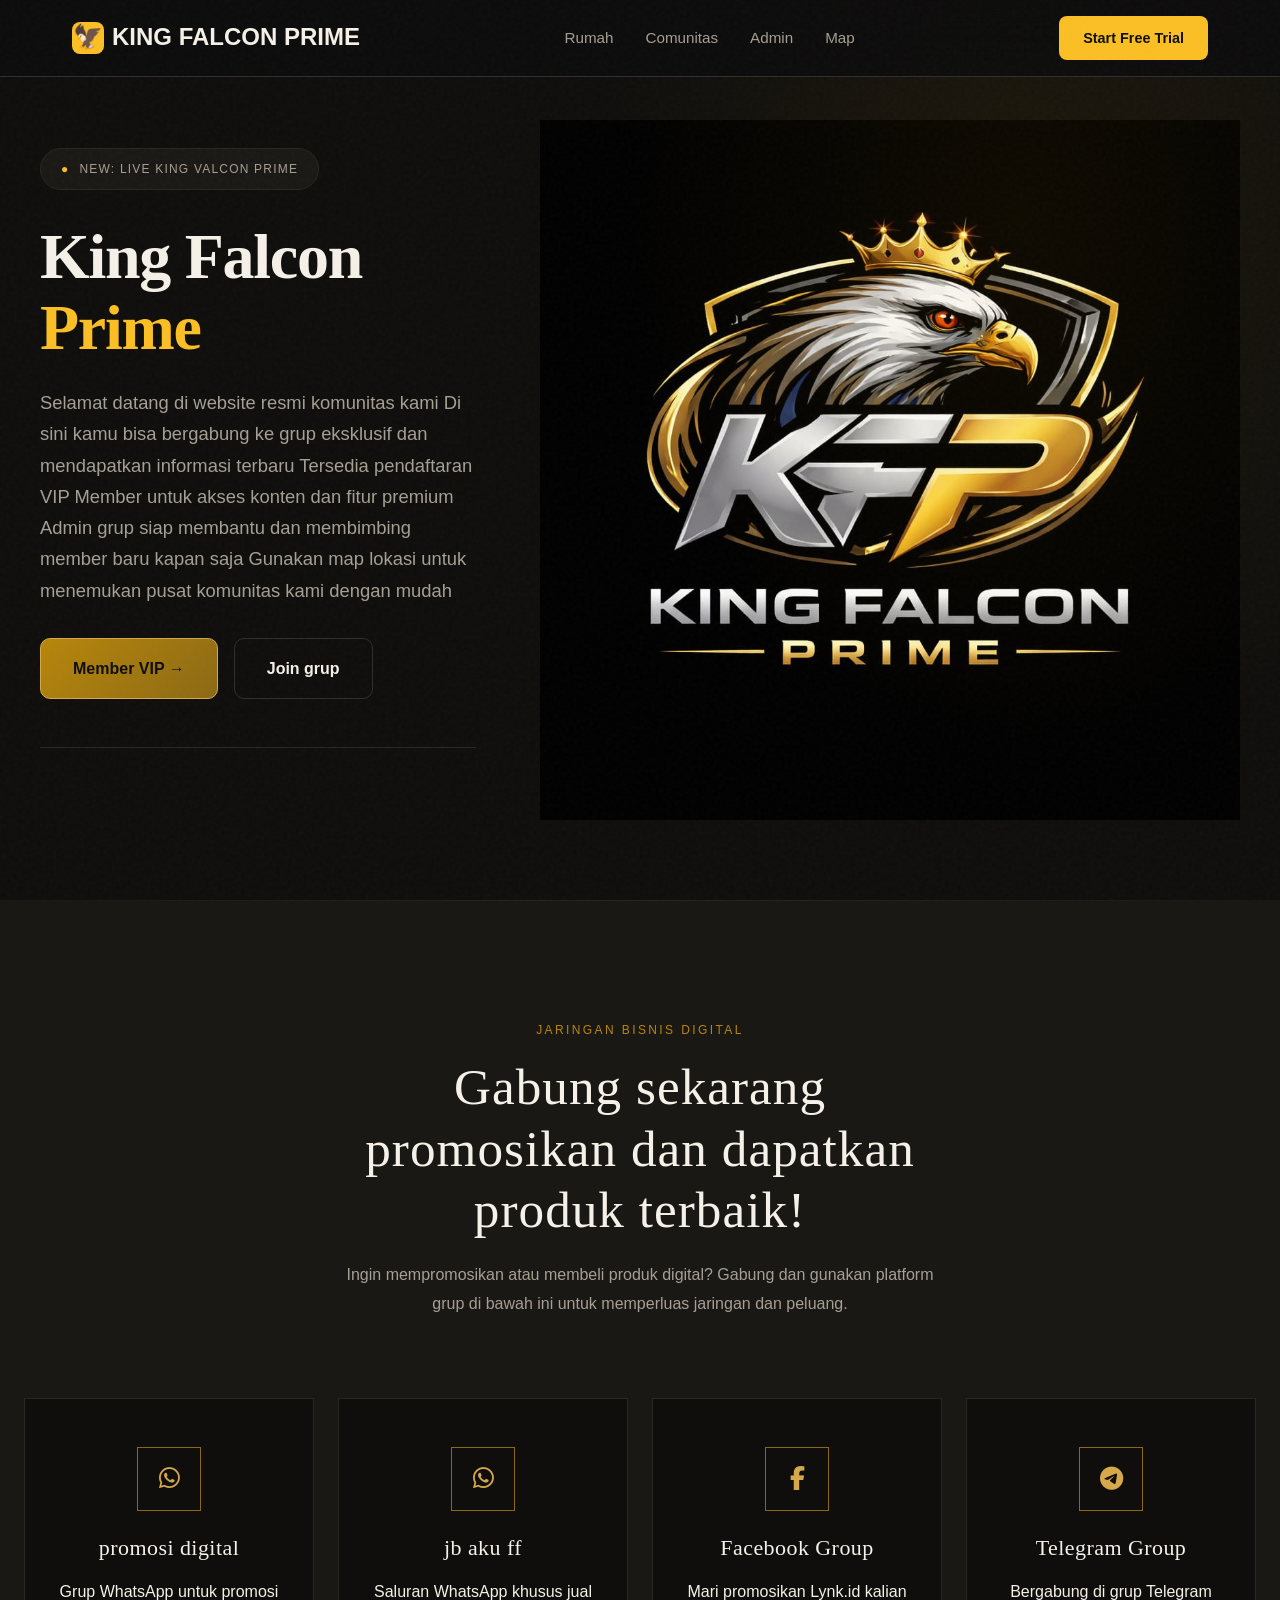
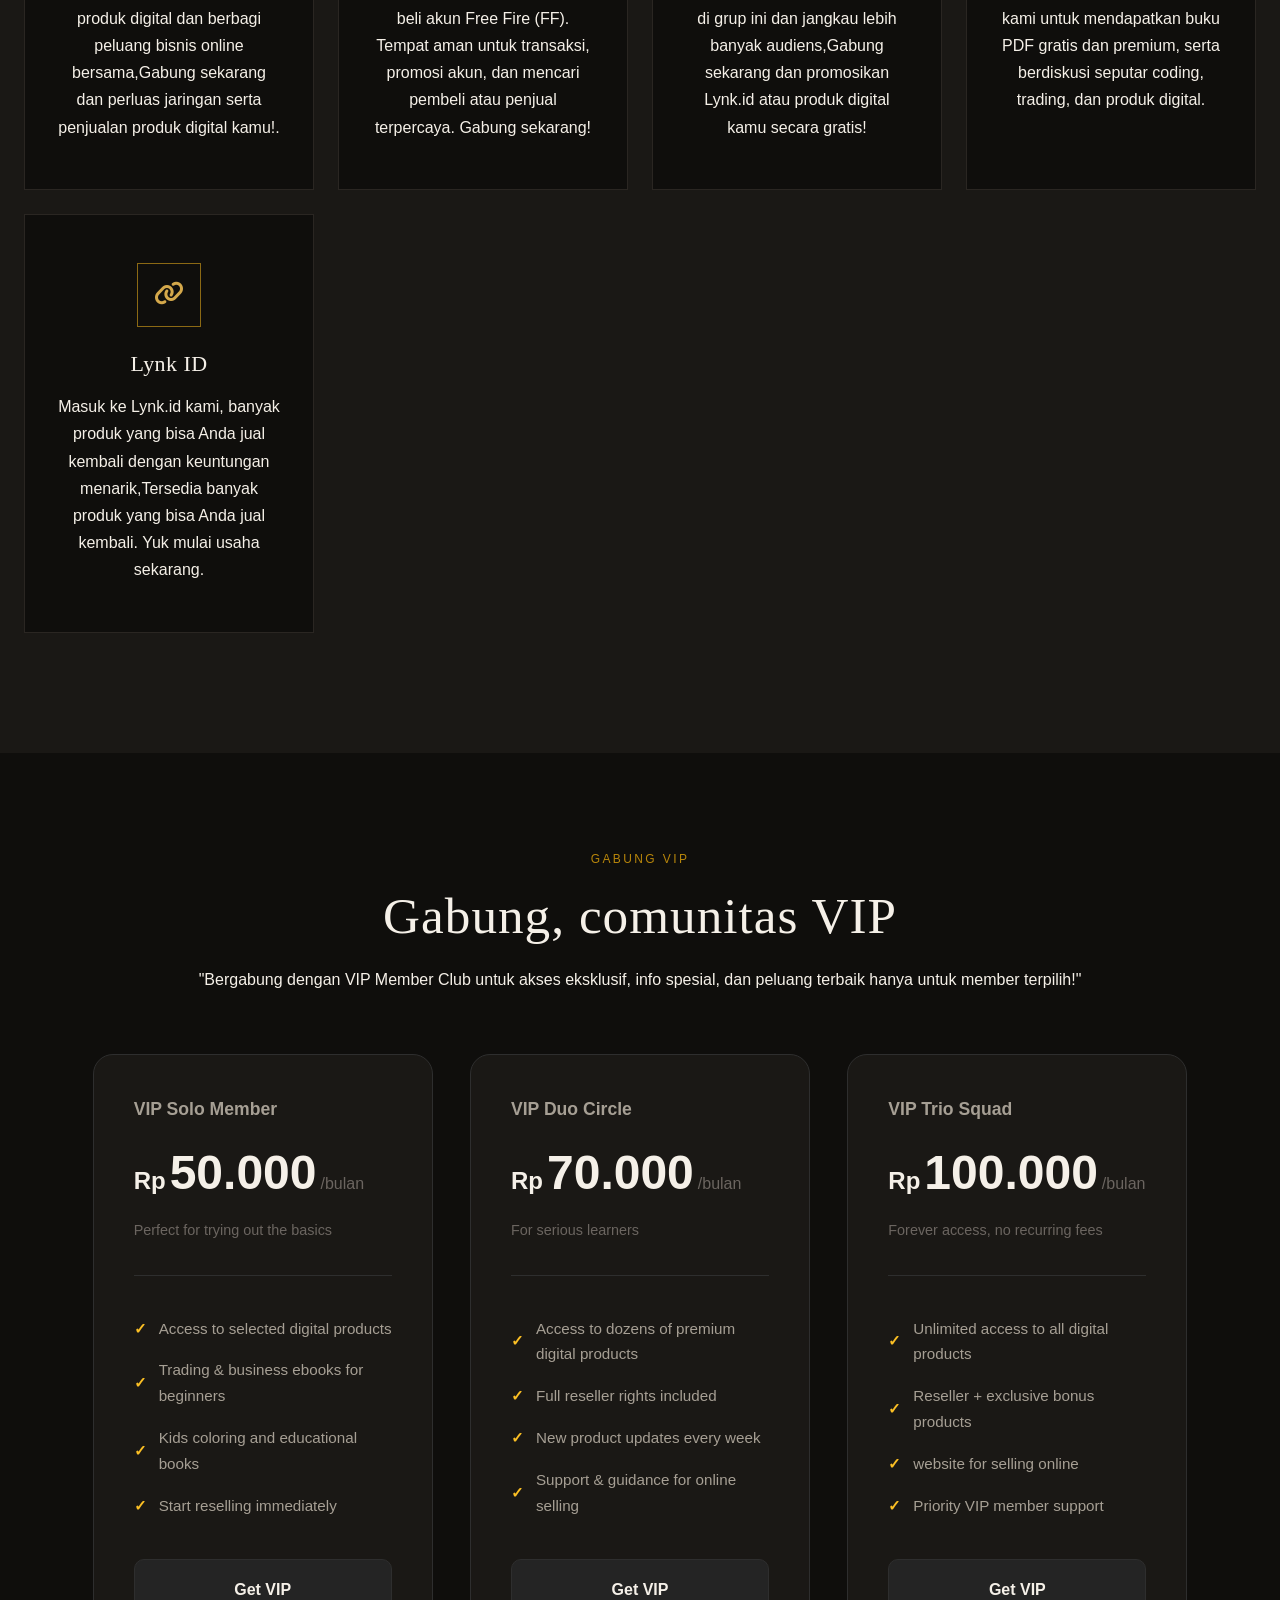
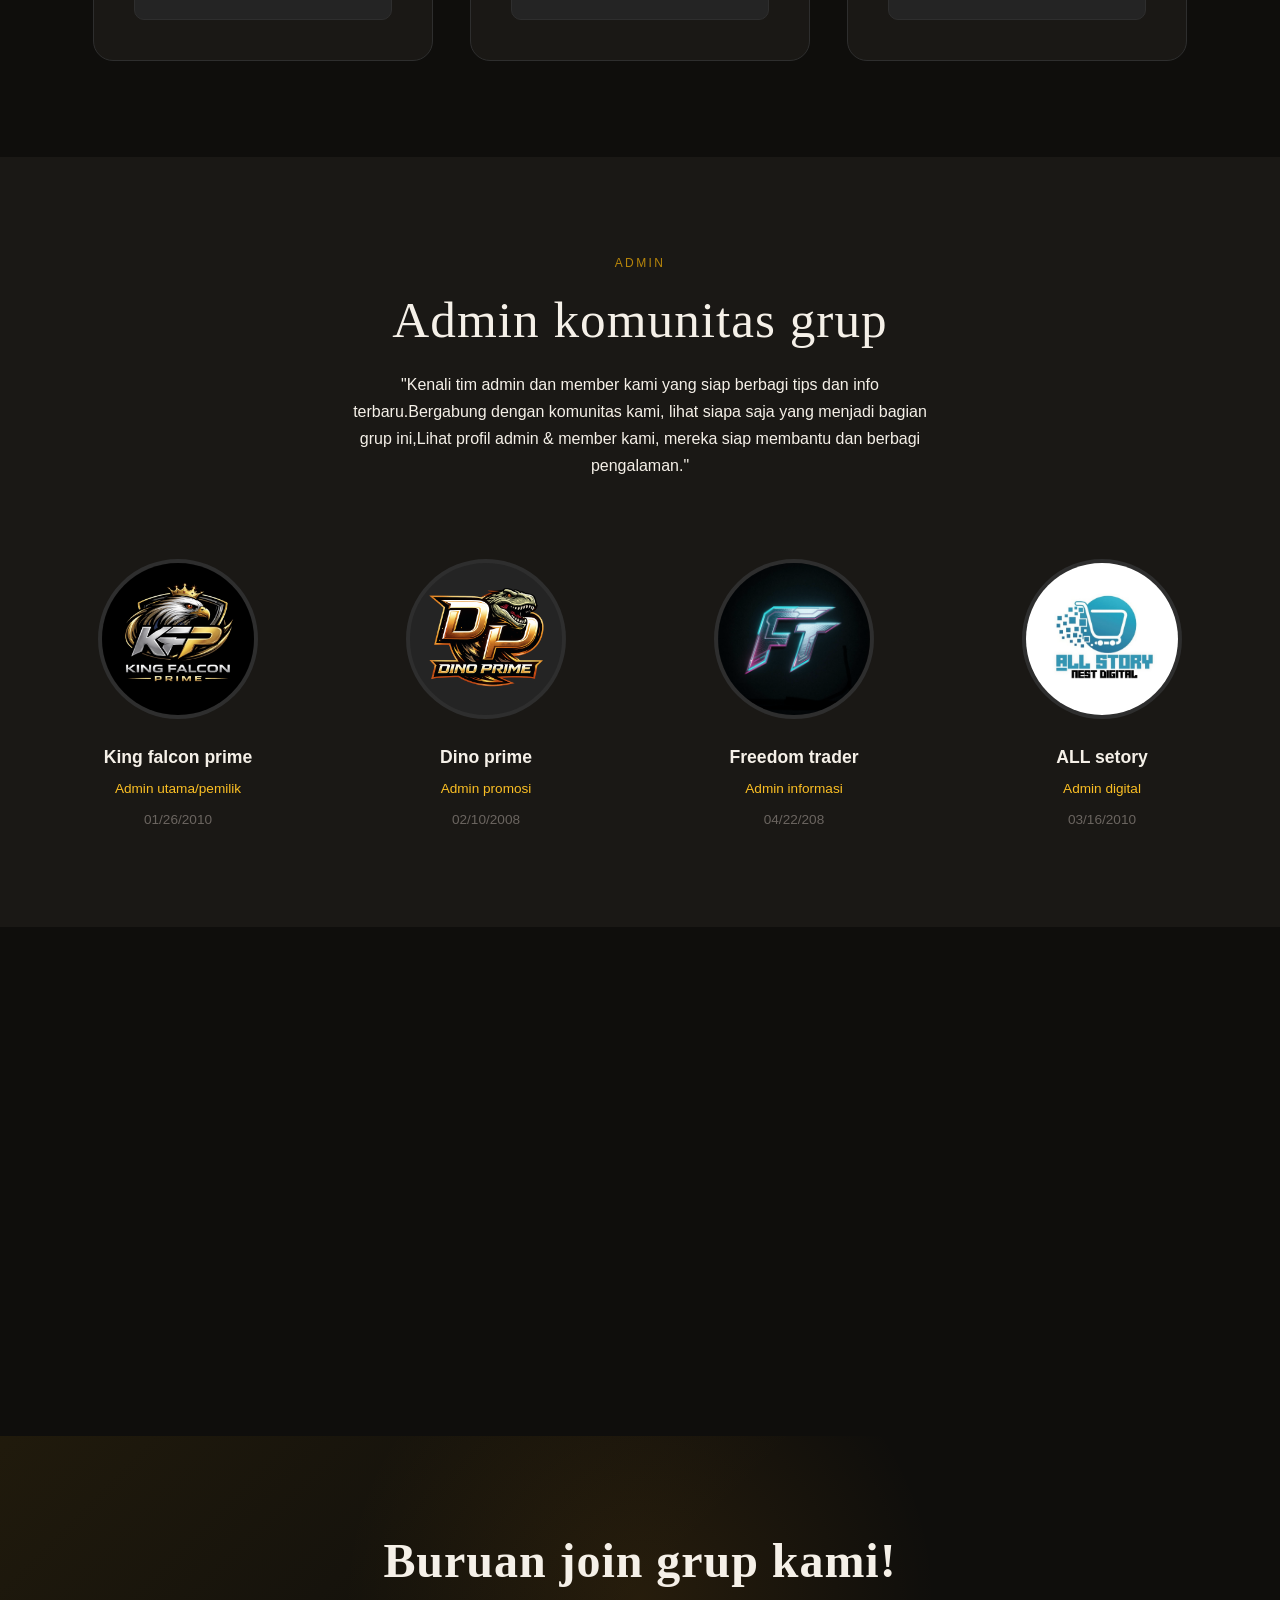
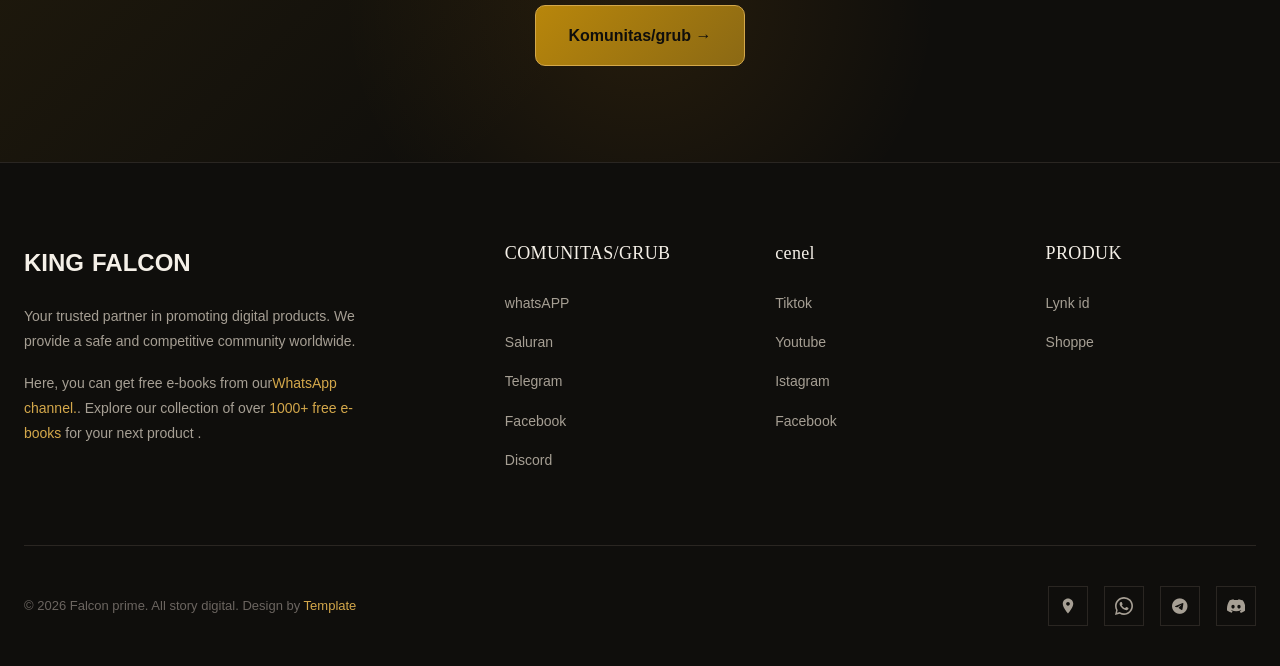
==== commit c8f0721f: "Update index.html" ====
--- a/index.html
+++ b/index.html
@@ -286,31 +286,6 @@
   <!-- Testimonials Section -->
   
 
-      <!-- total -->
-     <section class="stats-section">
-  <div class="stats-container">
-
-    <div class="stat-box">
-      <div class="stat-icon">👤</div>
-      <h2>2,8+</h2>
-      <p>Pengunjung</p>
-    </div>
-
-    <div class="stat-box">
-      <div class="stat-icon">📋</div>
-      <h2>10+</h2>
-      <p>Comen</p>
-    </div>
-
-    <div class="stat-box">
-      <div class="stat-icon">⭐</div>
-      <h2>1,7+</h2>
-      <p>Ranting</p>
-    </div>
-
-  </div>
-</section>
-
               <!-- map -->
                  <div class="map_main" id="map_main">
                      <div class="map-responsive">
@@ -484,3 +459,4 @@
 
 
 
+
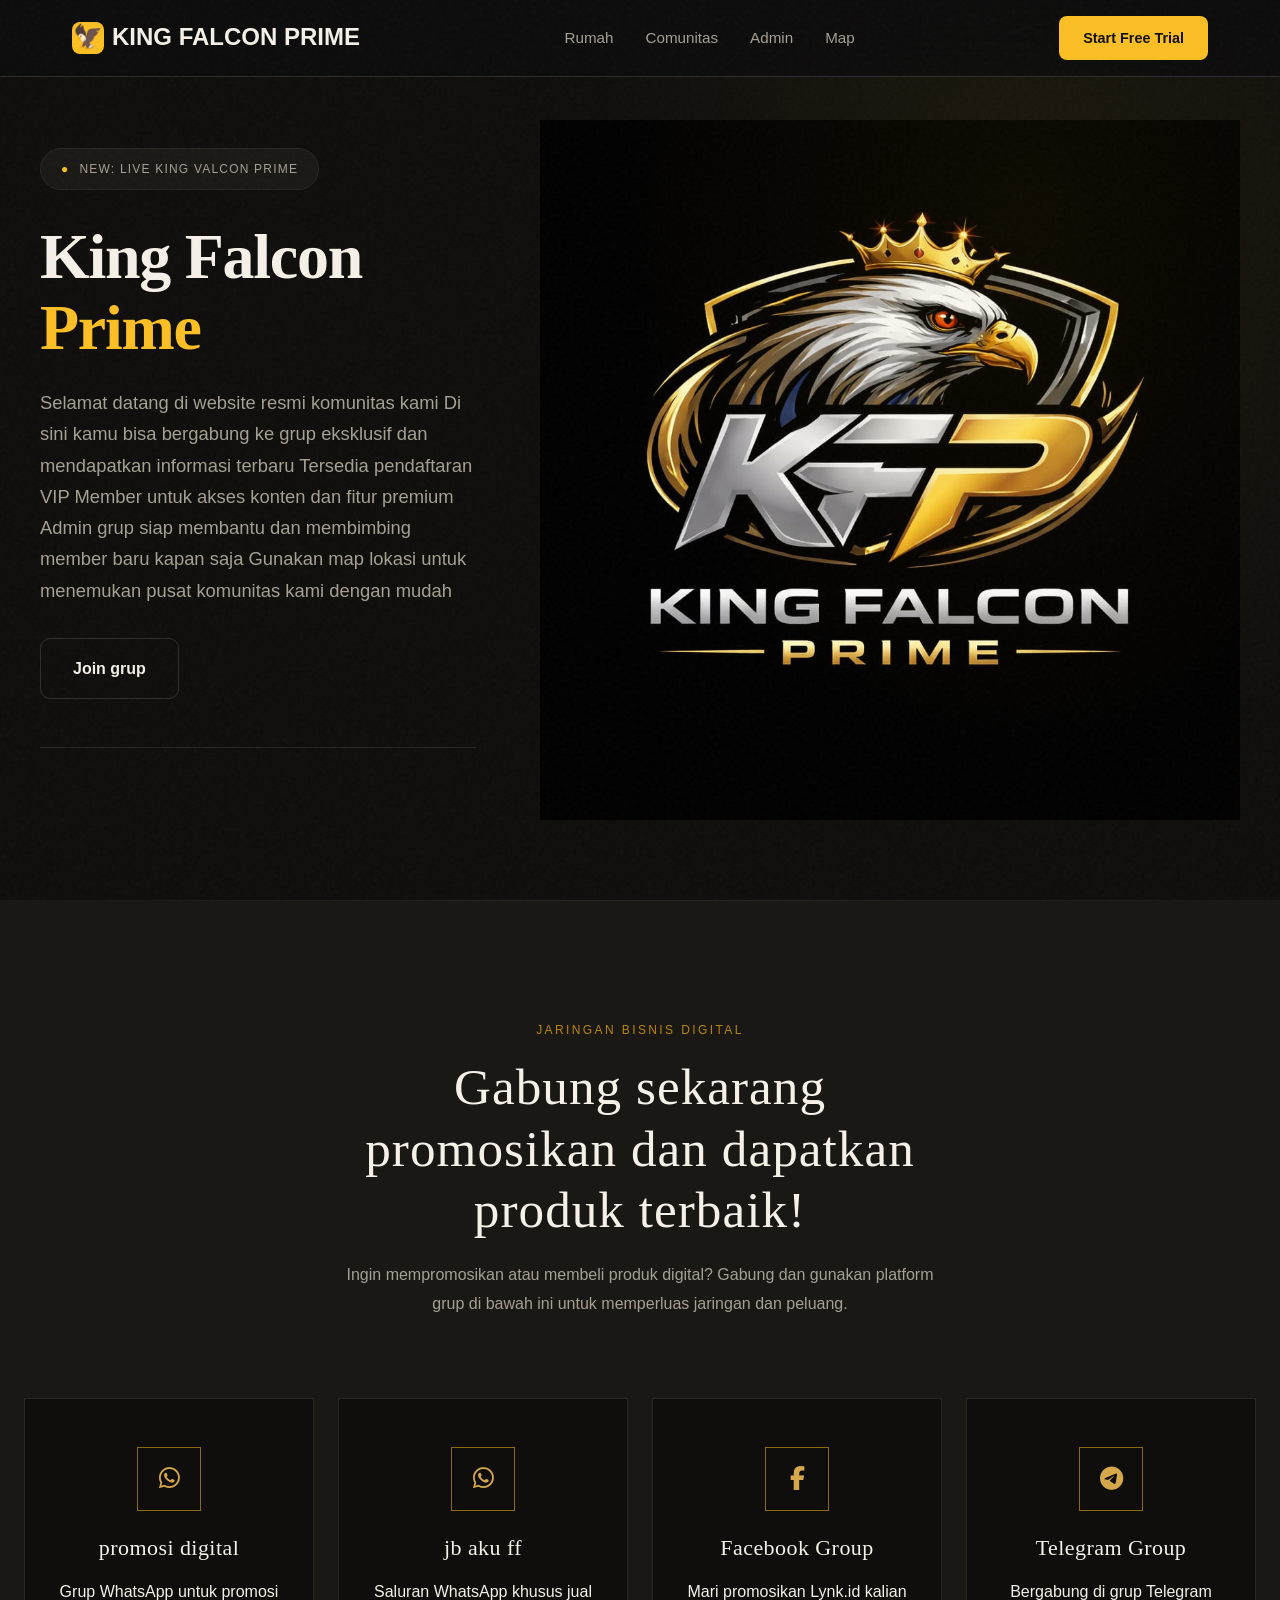
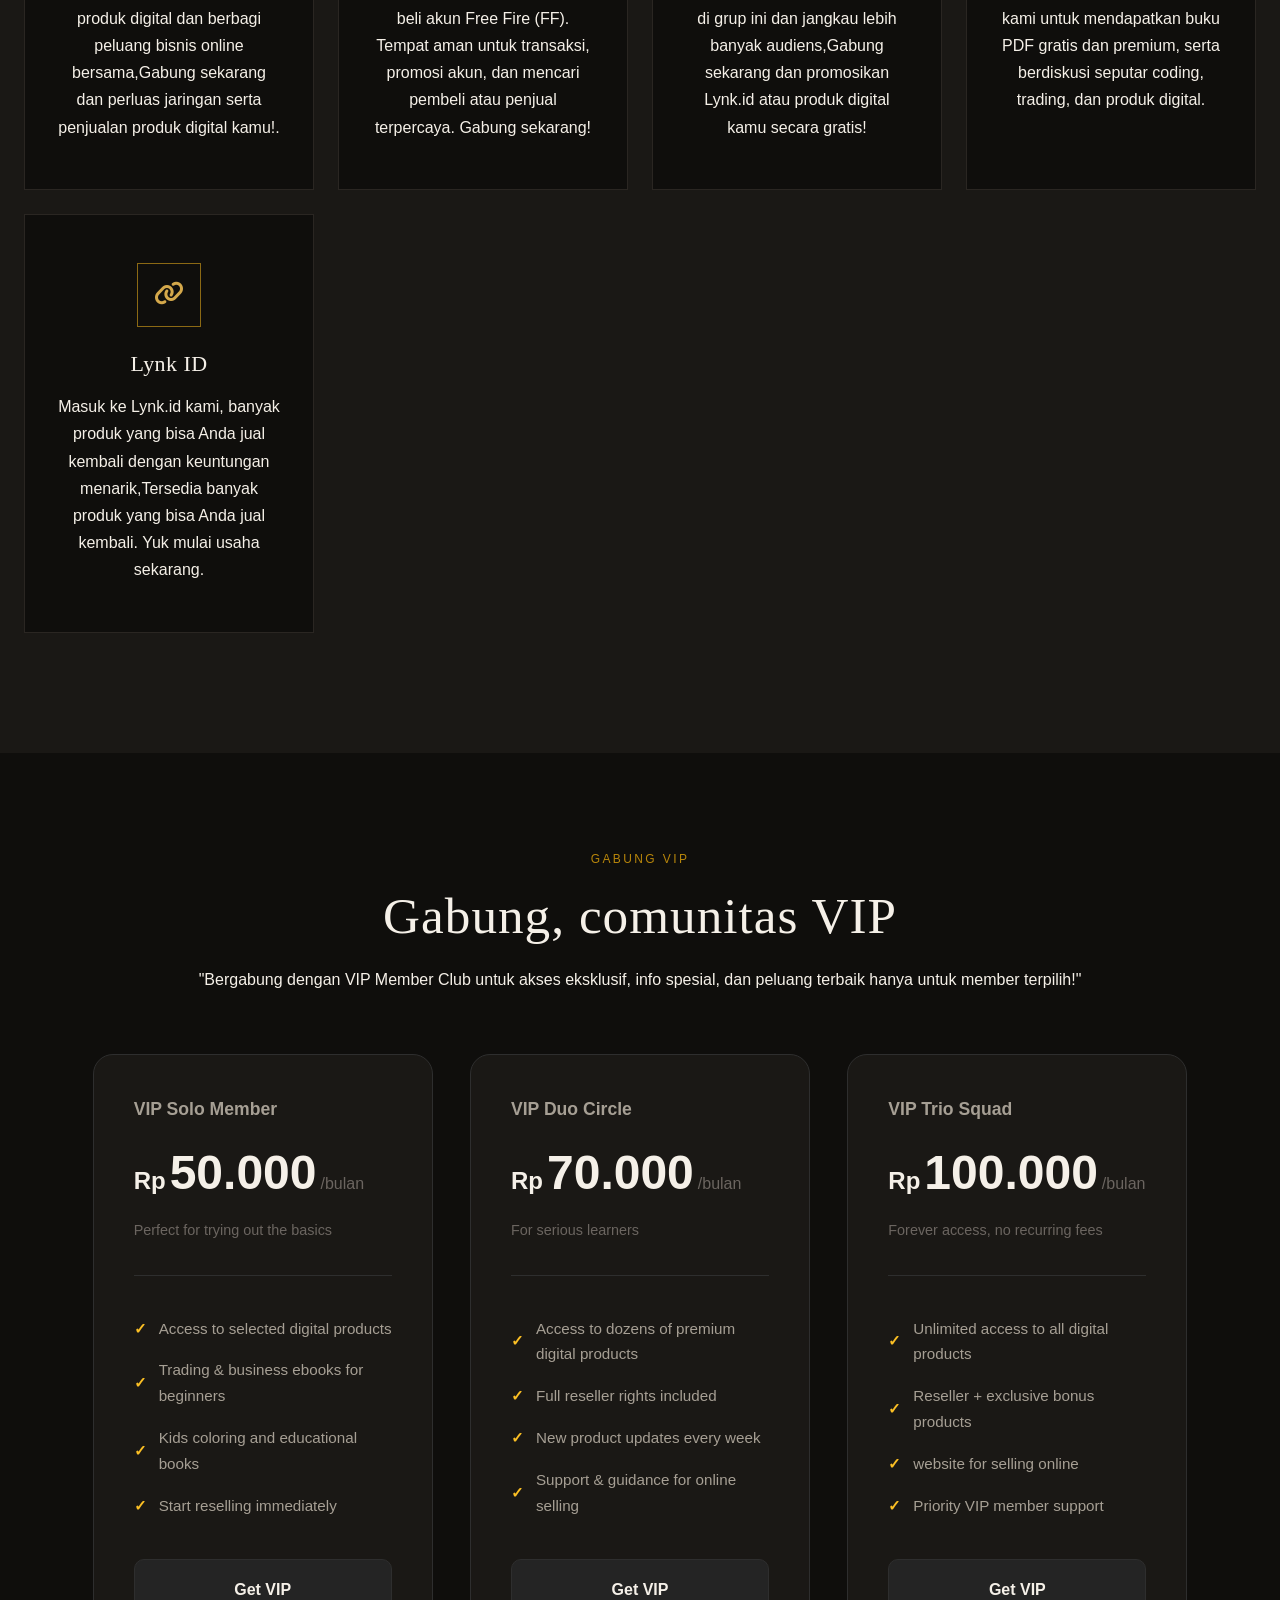
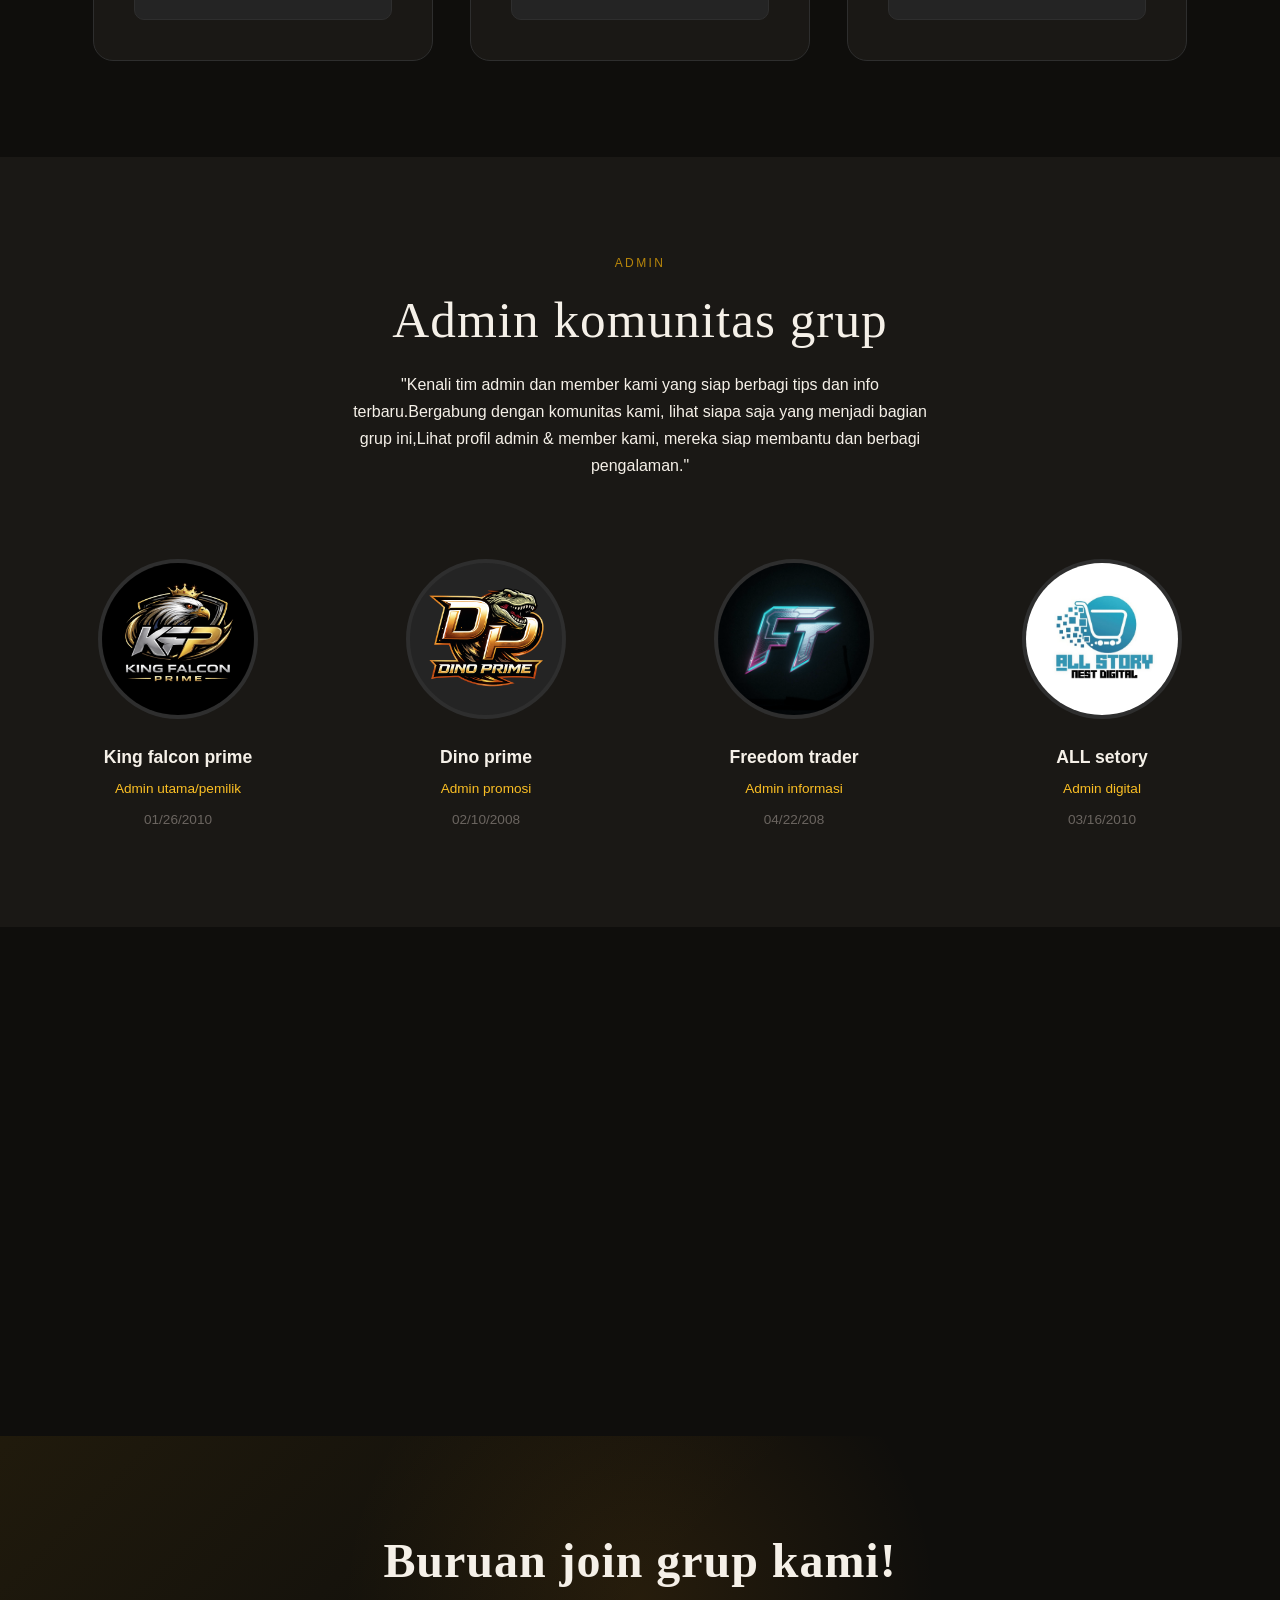
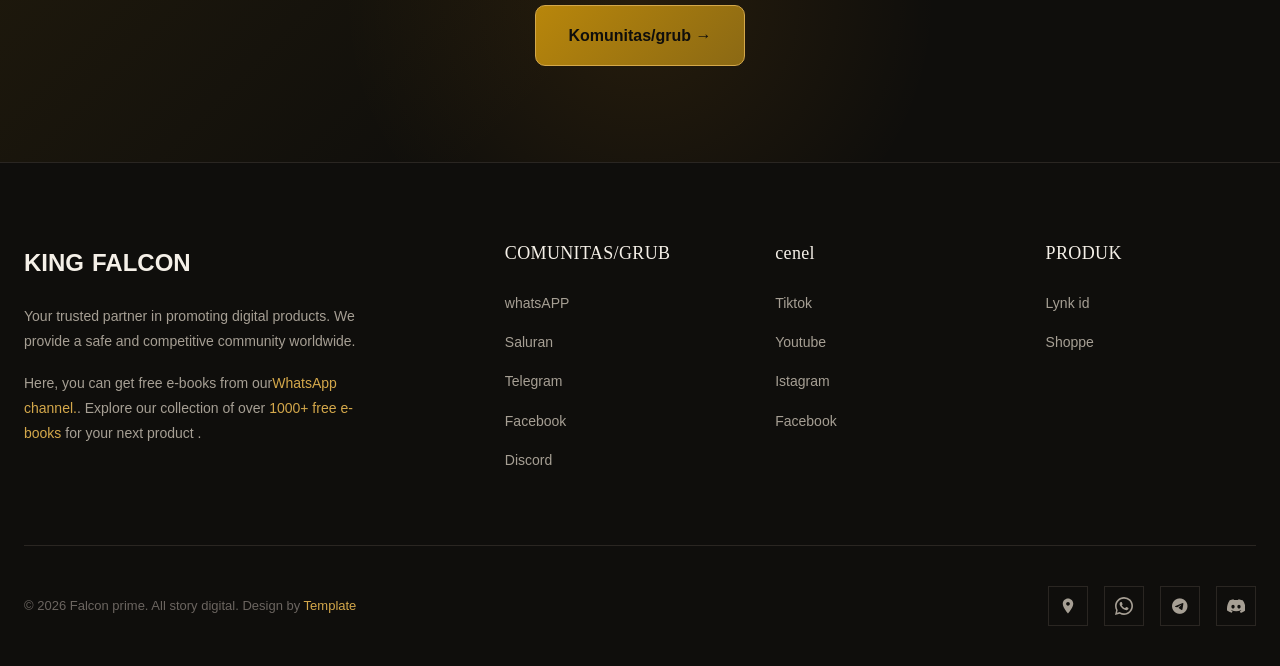
==== commit c1a7a9e2: "Update index.html" ====
--- a/index.html
+++ b/index.html
@@ -58,9 +58,6 @@
   
         </p>
         <div class="hero-buttons">
-          <a href="#pricing" class="btn-primary">
-            Member VIP →
-          </a>
           <a href="#services" class="btn-secondary">
             Join grup
           </a>
@@ -460,3 +457,4 @@
 
 
 
+
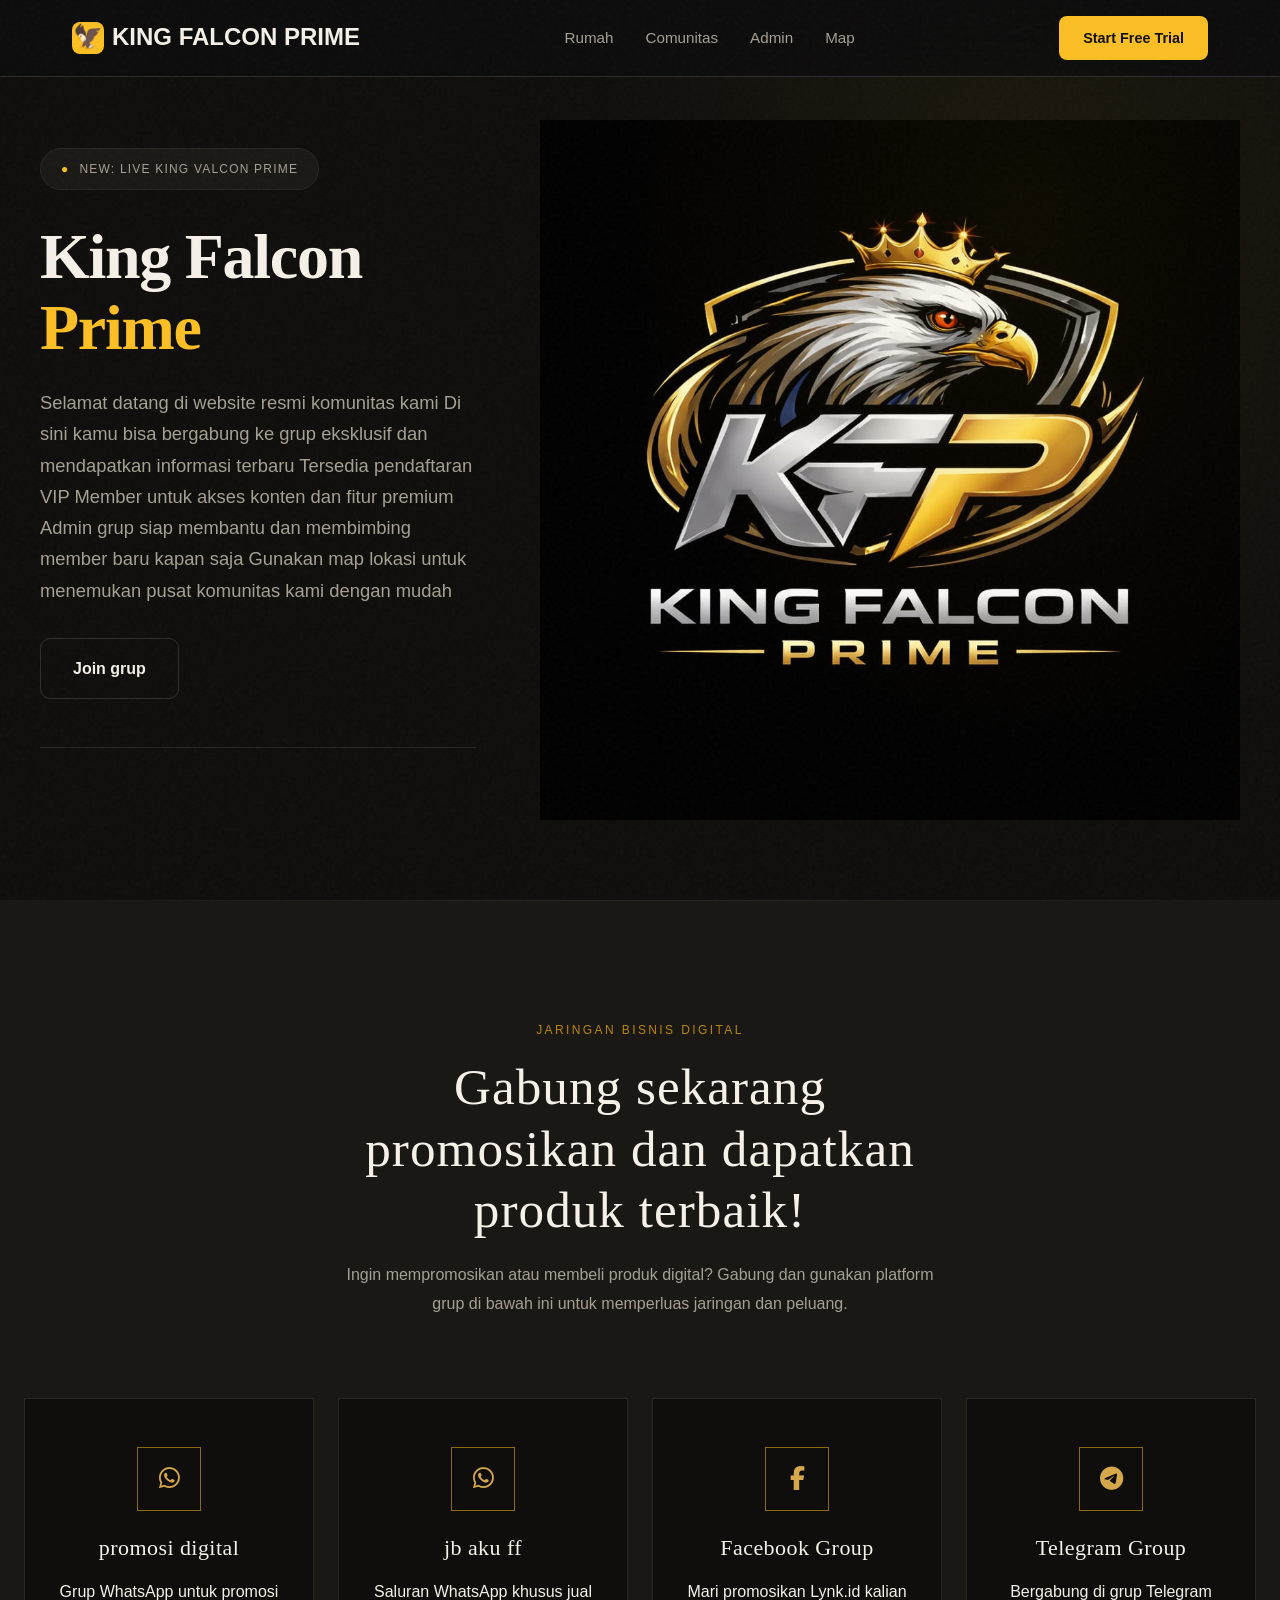
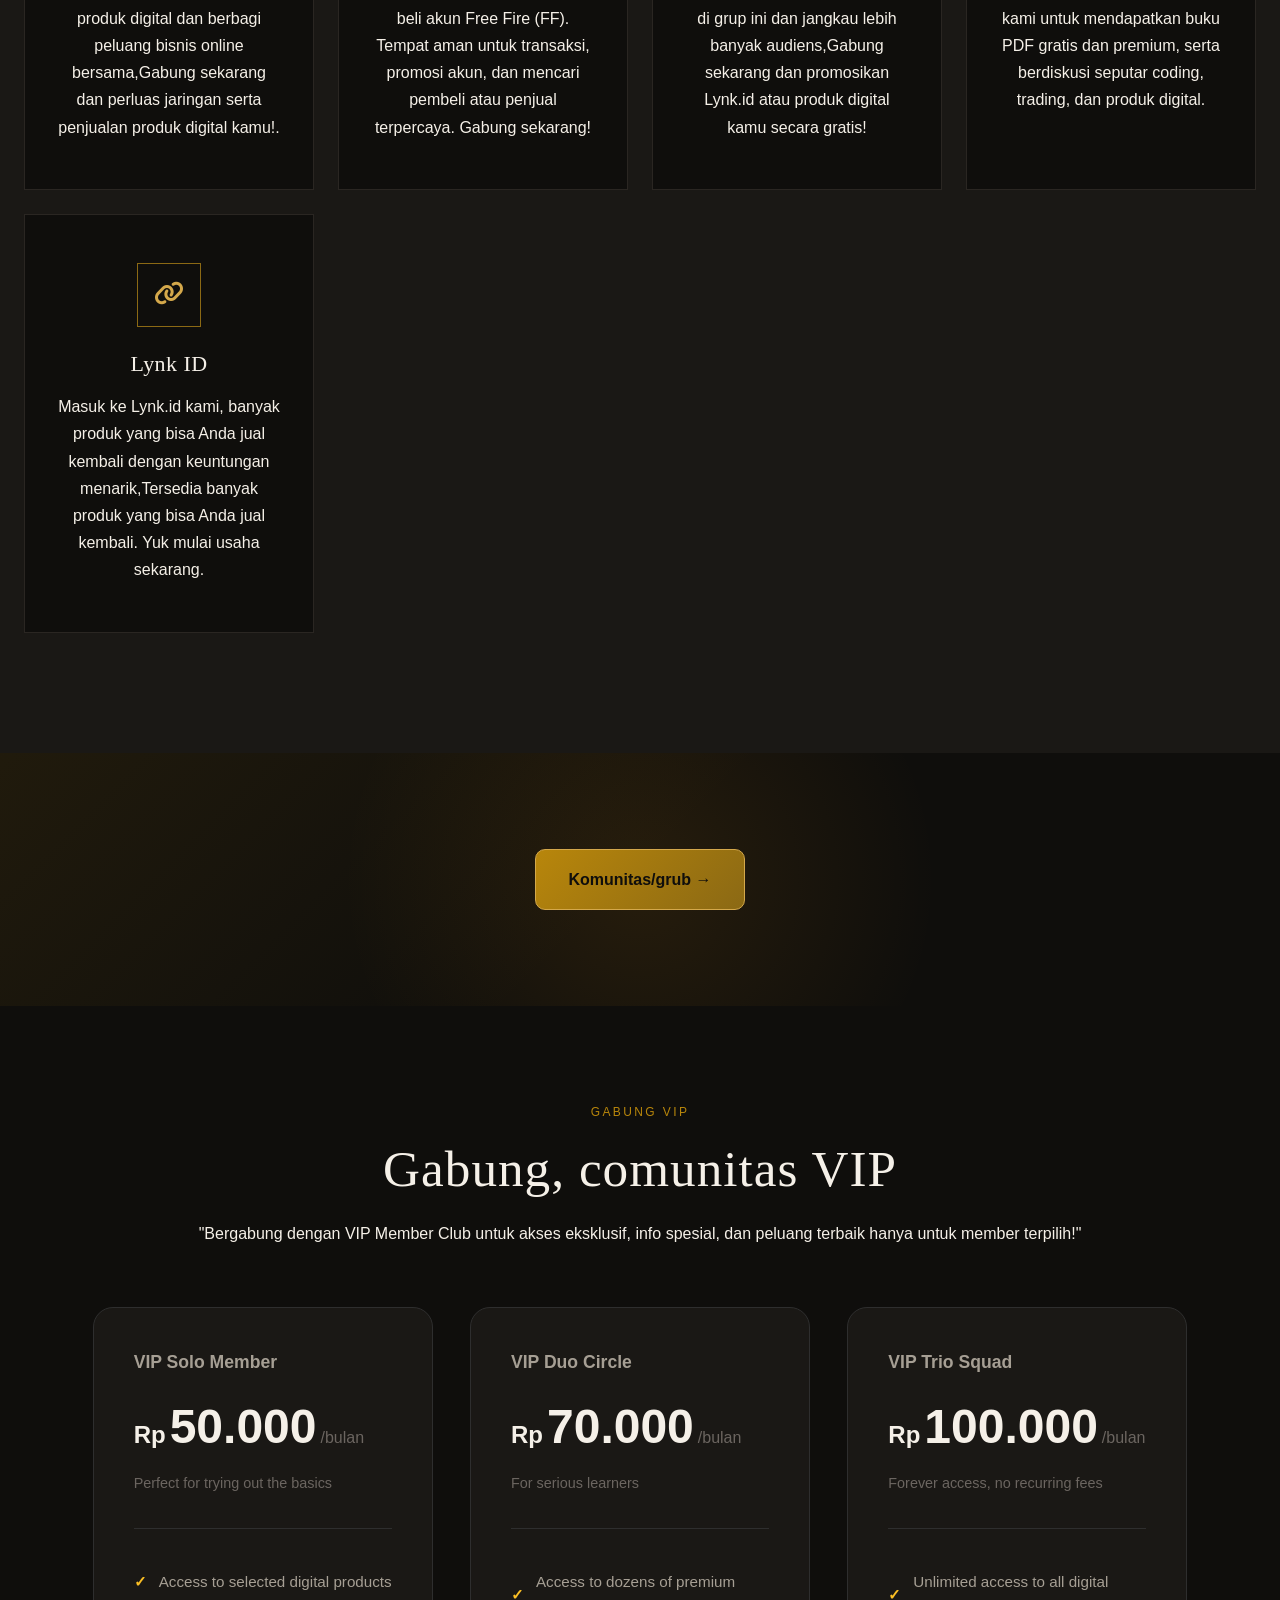
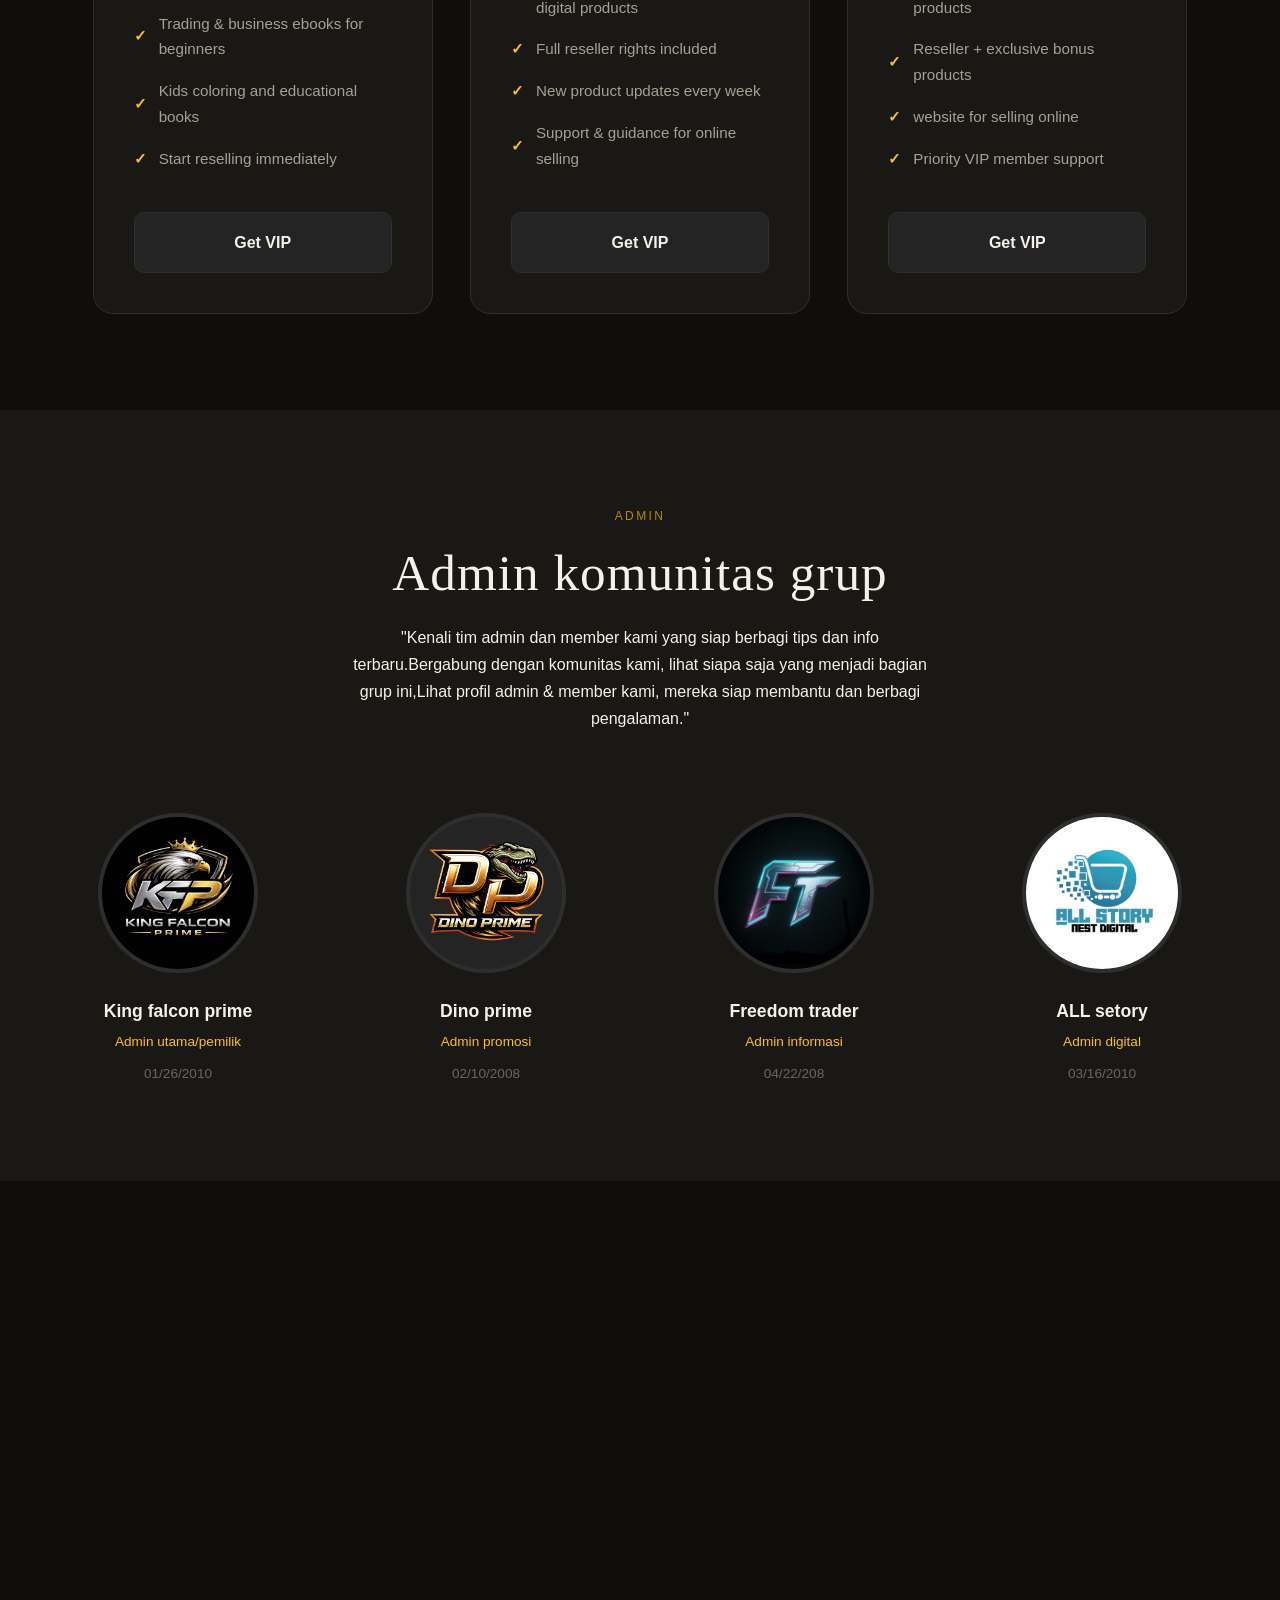
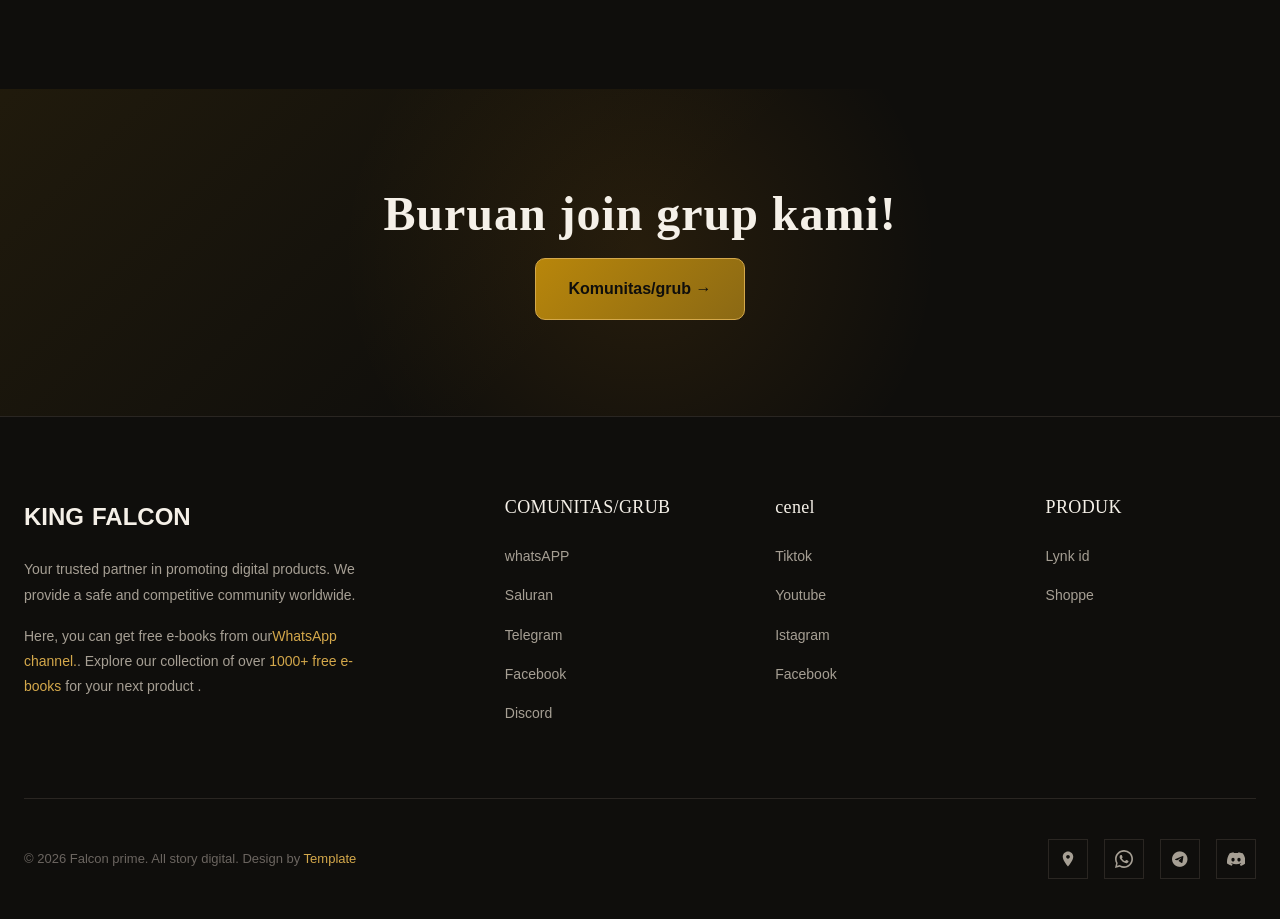
==== commit d5f9b13d: "Update index.html" ====
--- a/index.html
+++ b/index.html
@@ -154,15 +154,16 @@
         <p>Masuk ke Lynk.id kami, banyak produk yang bisa Anda jual kembali dengan keuntungan menarik,Tersedia banyak produk yang bisa Anda jual kembali.
 Yuk mulai usaha sekarang.</p>
     </div>
-
+              
+  </div>
 </div>
- 
-
-        </div>
-    
-
-
 </section>
+
+   <section class="cta">
+    <div class="section-container cta-content">
+      <a href="#services" class="btn-primary">Komunitas/grub →</a>
+    </div>
+  </section>
 
   
   <!-- Pricing Section -->
@@ -458,3 +459,4 @@
 
 
 
+
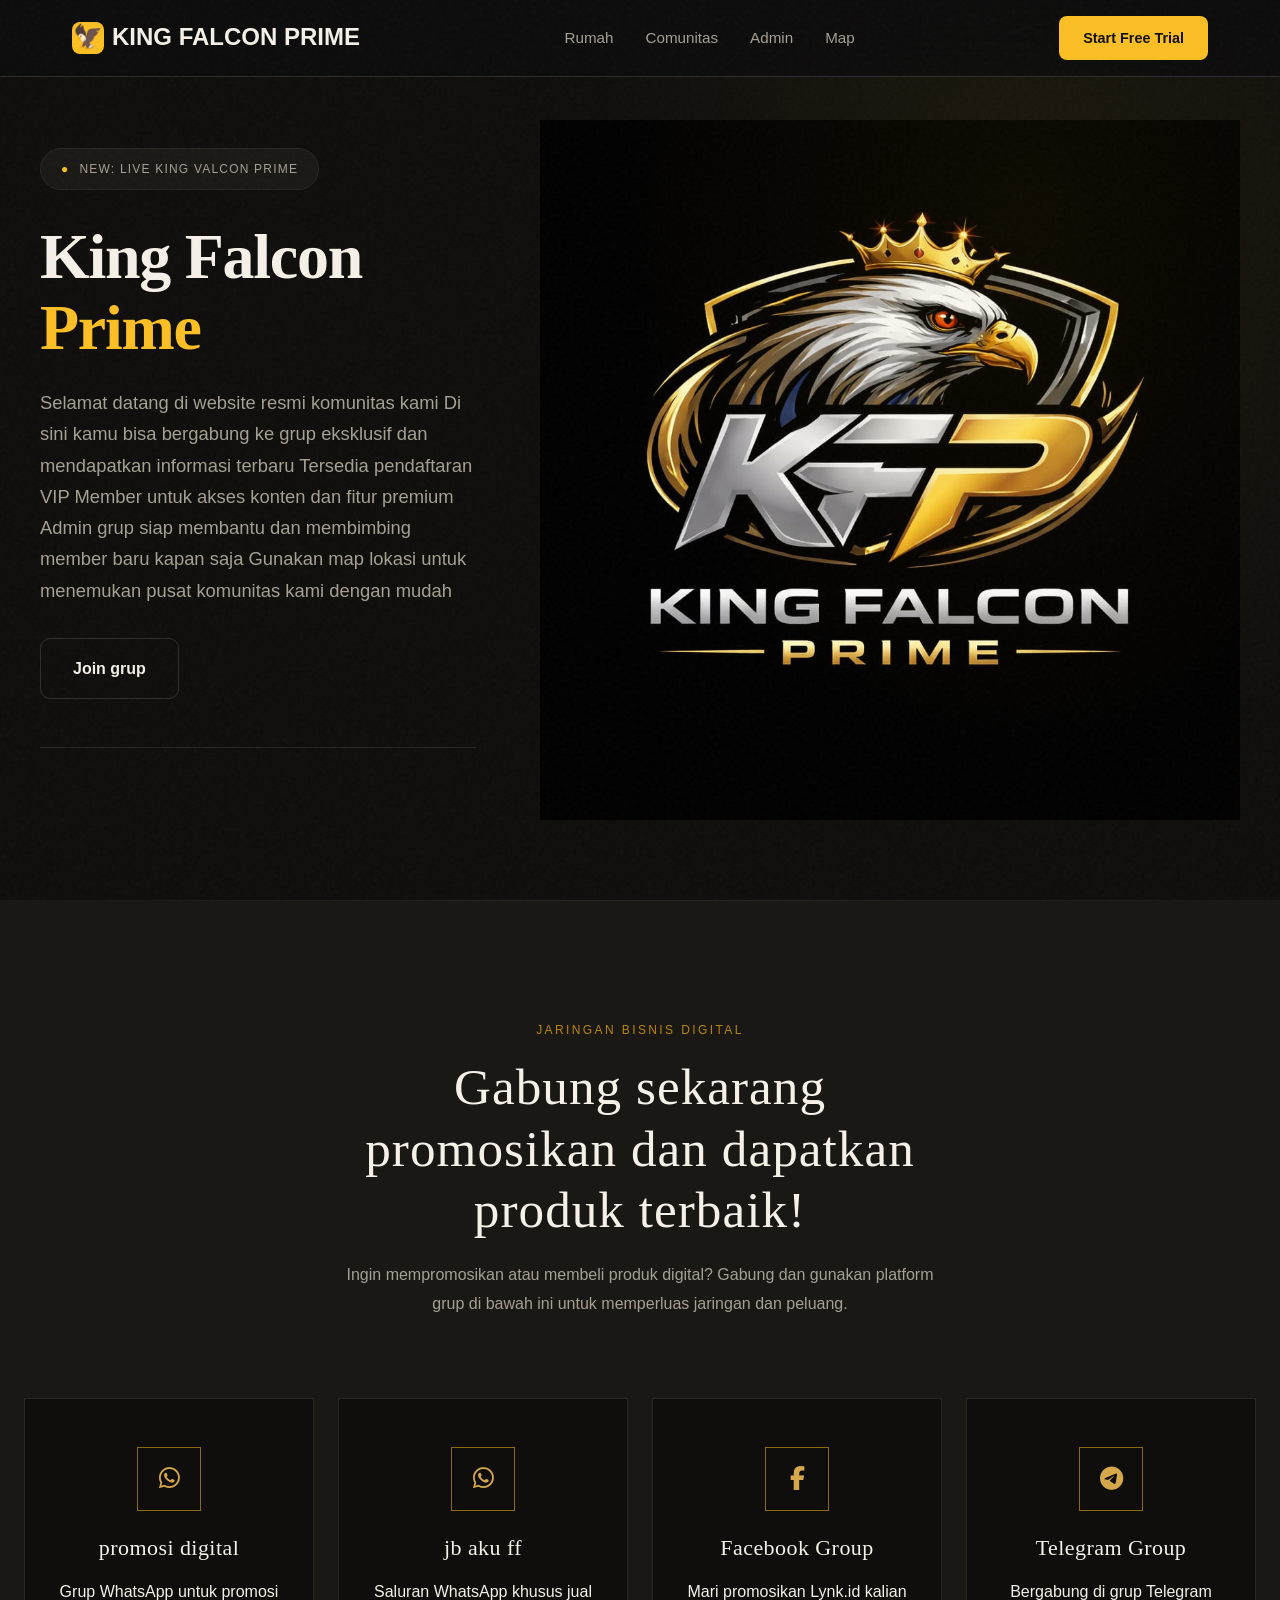
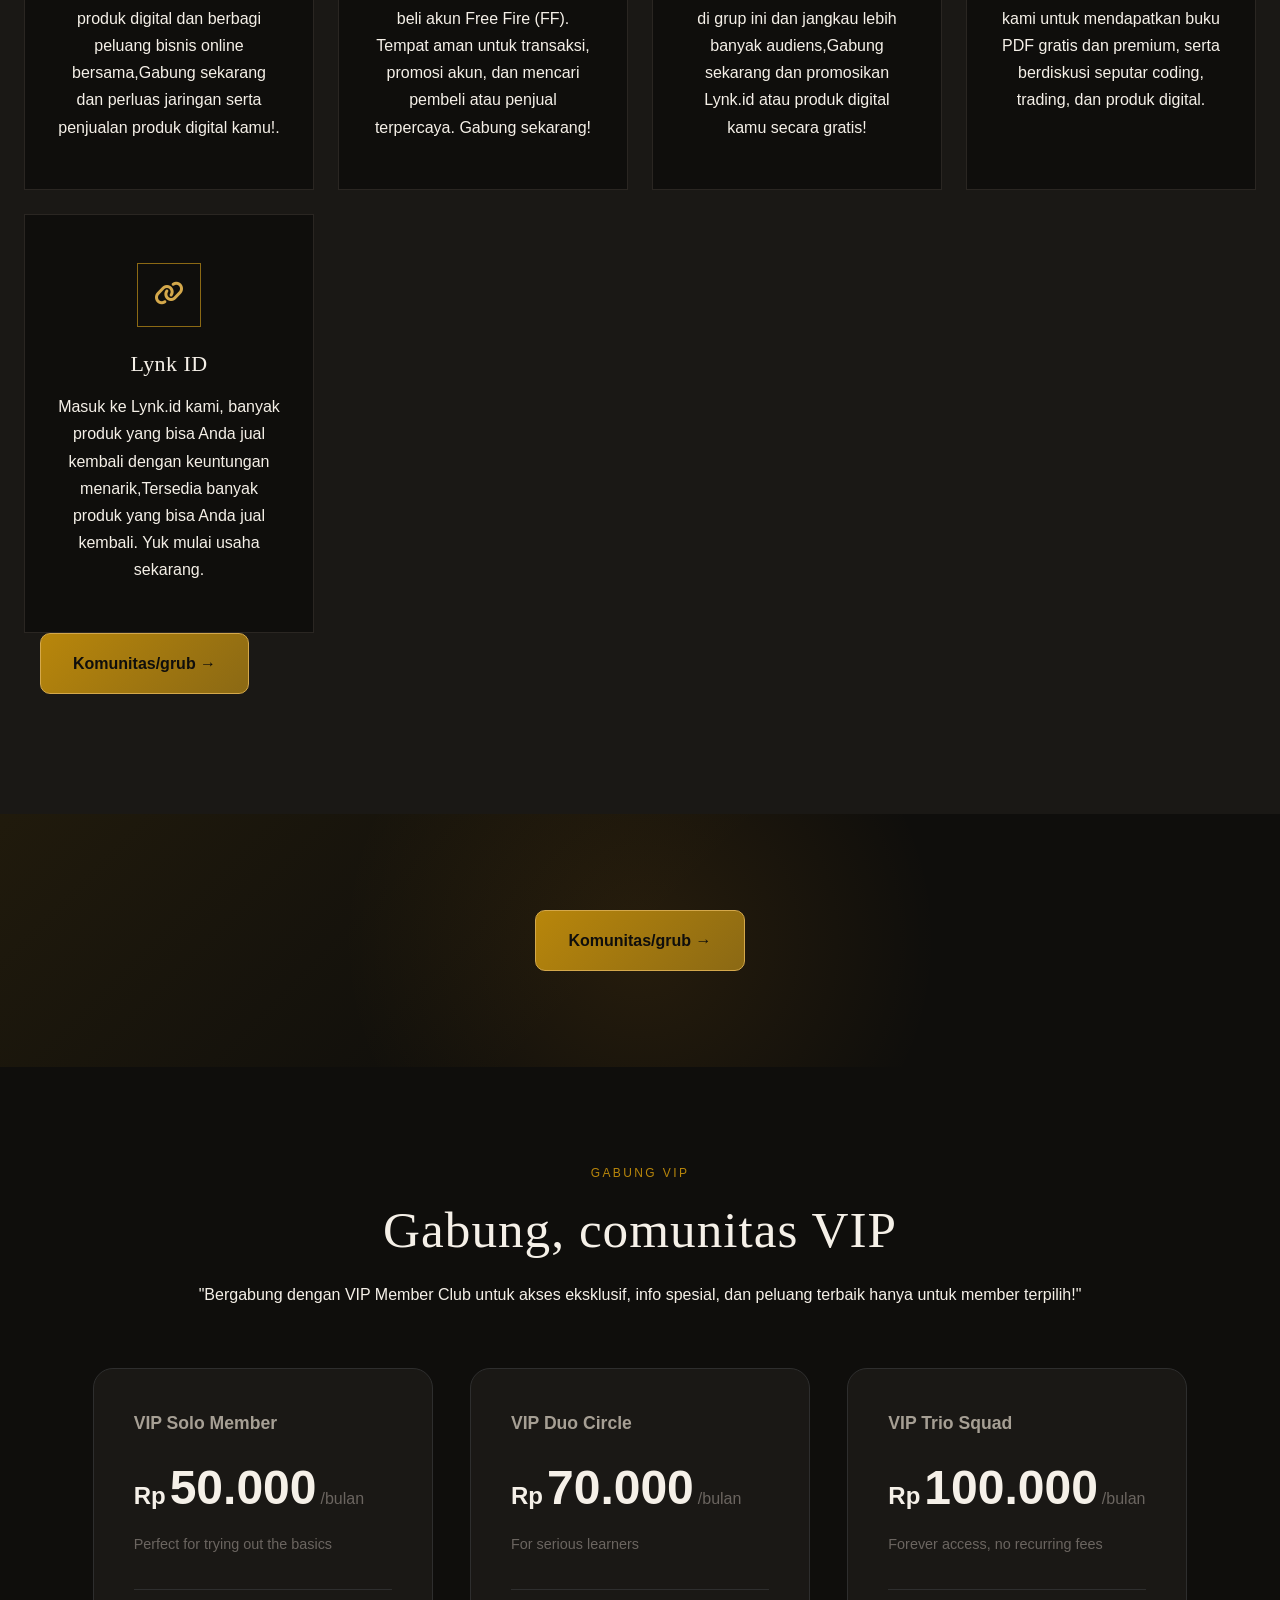
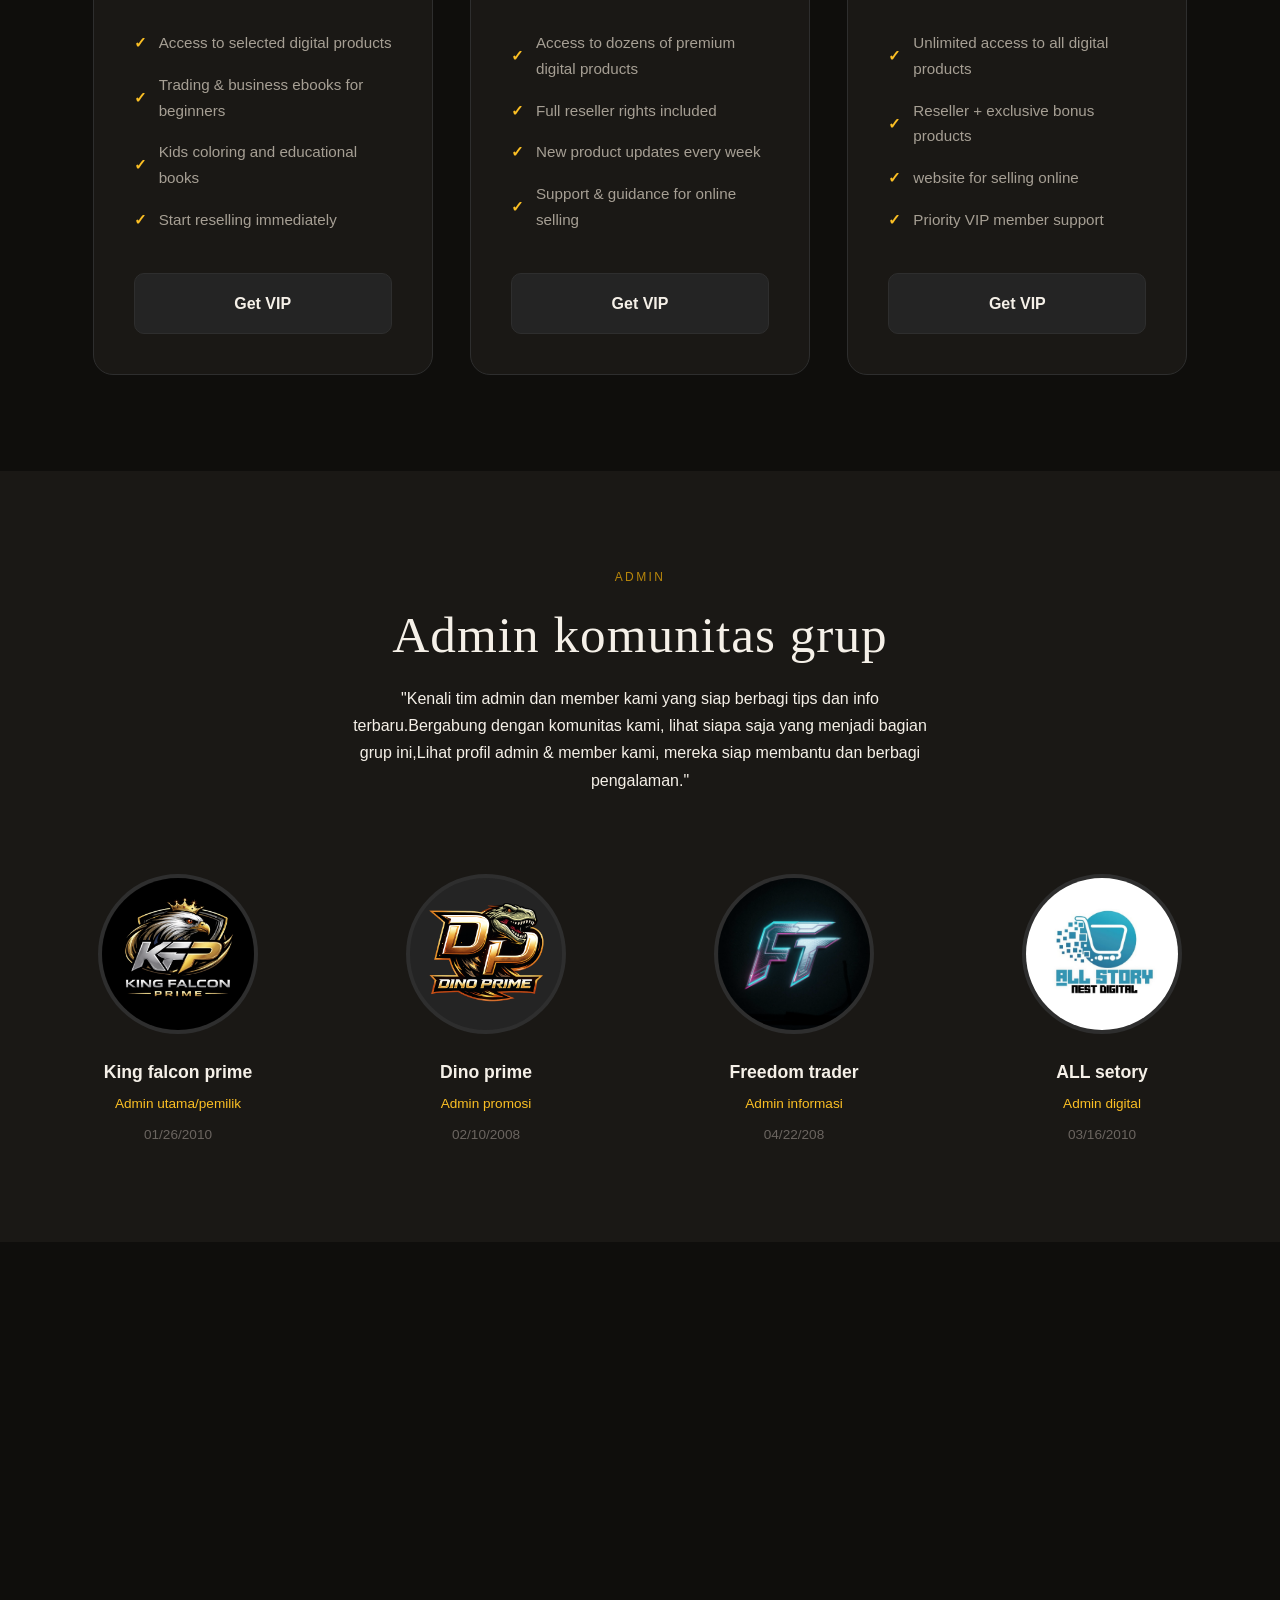
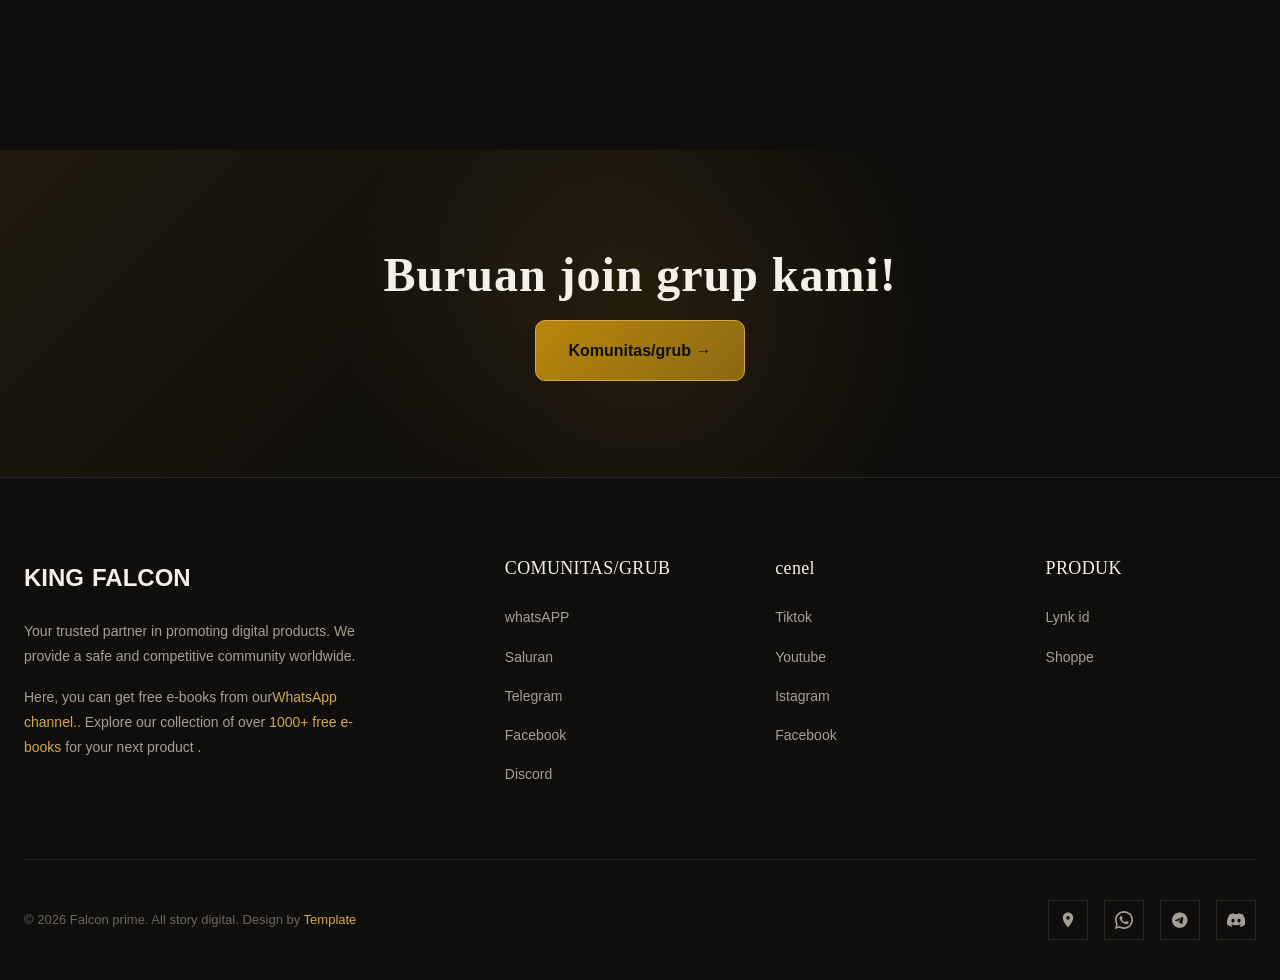
==== commit e1be5195: "Update index.html" ====
--- a/index.html
+++ b/index.html
@@ -157,6 +157,11 @@
               
   </div>
 </div>
+
+       <div class="section-container cta-content">
+      <a href="#services" class="btn-primary">Komunitas/grub →</a>
+    </div>
+      
 </section>
 
    <section class="cta">
@@ -460,3 +465,4 @@
 
 
 
+
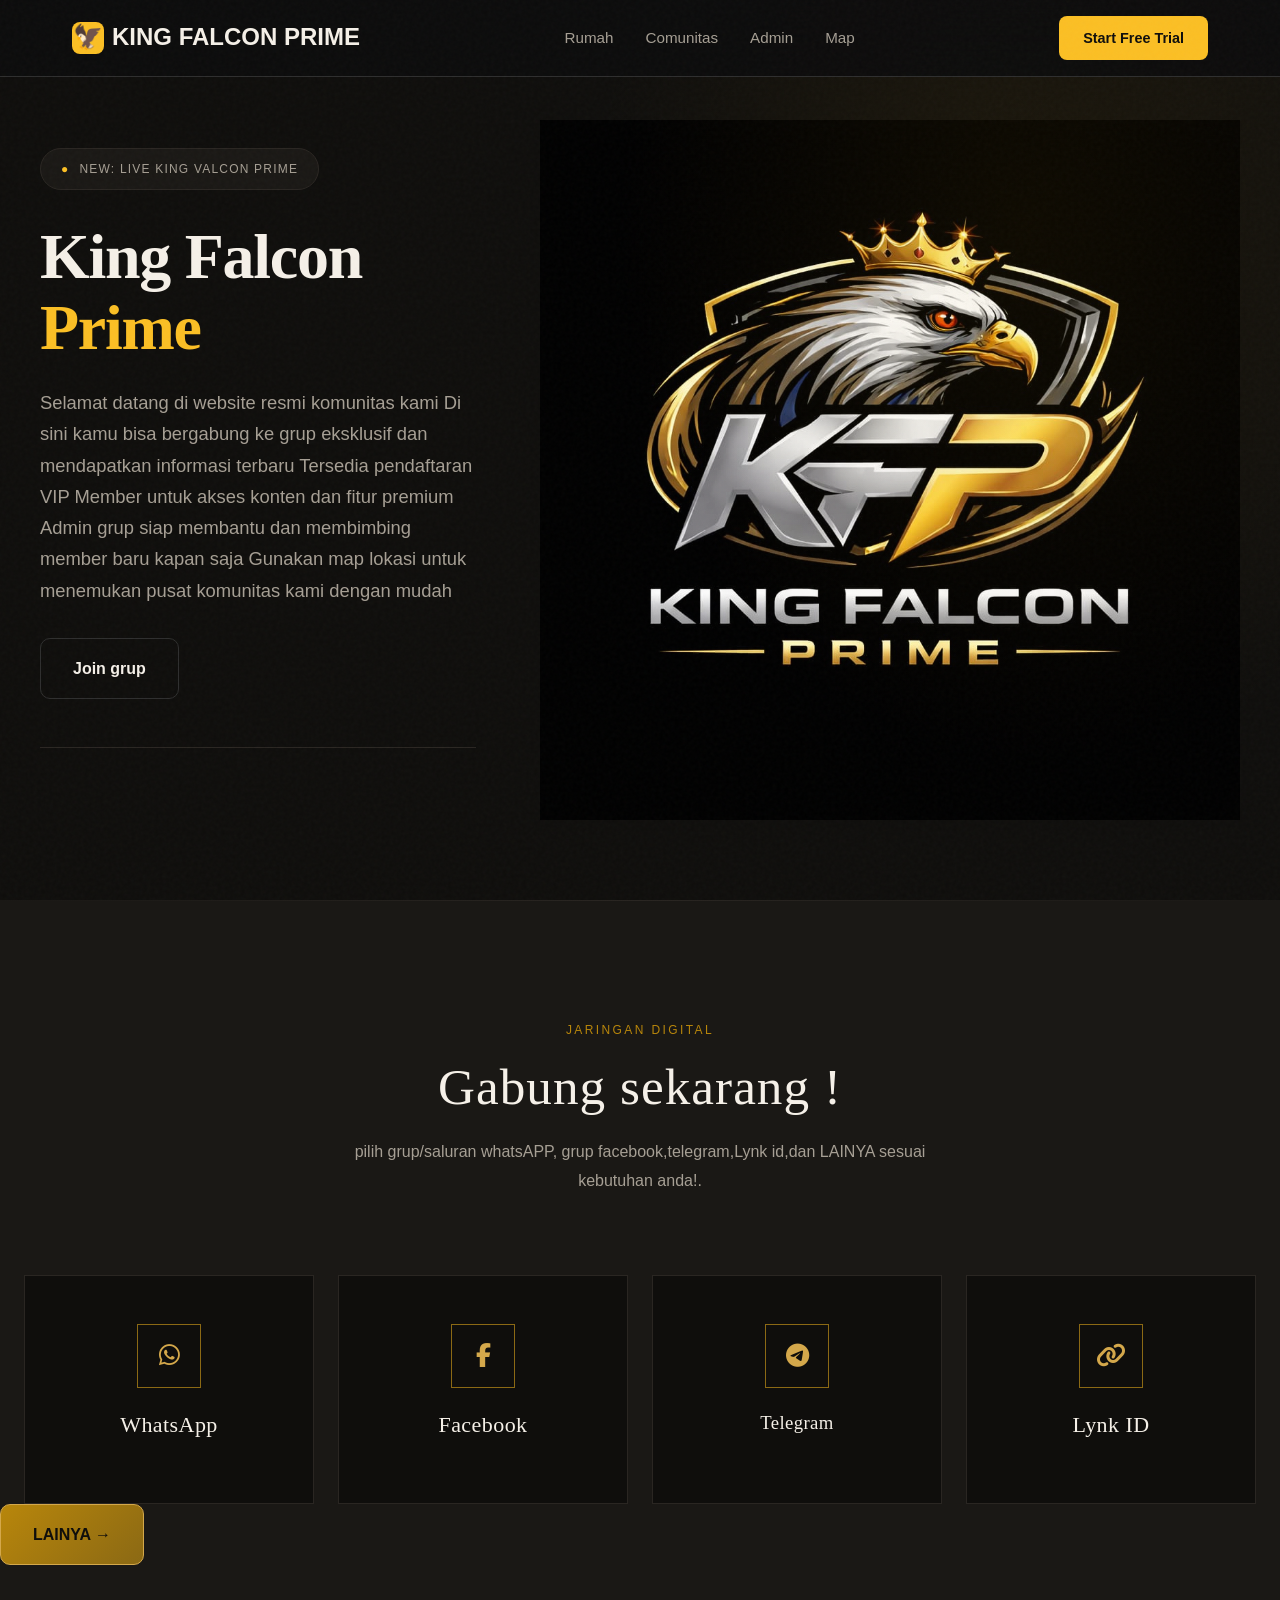
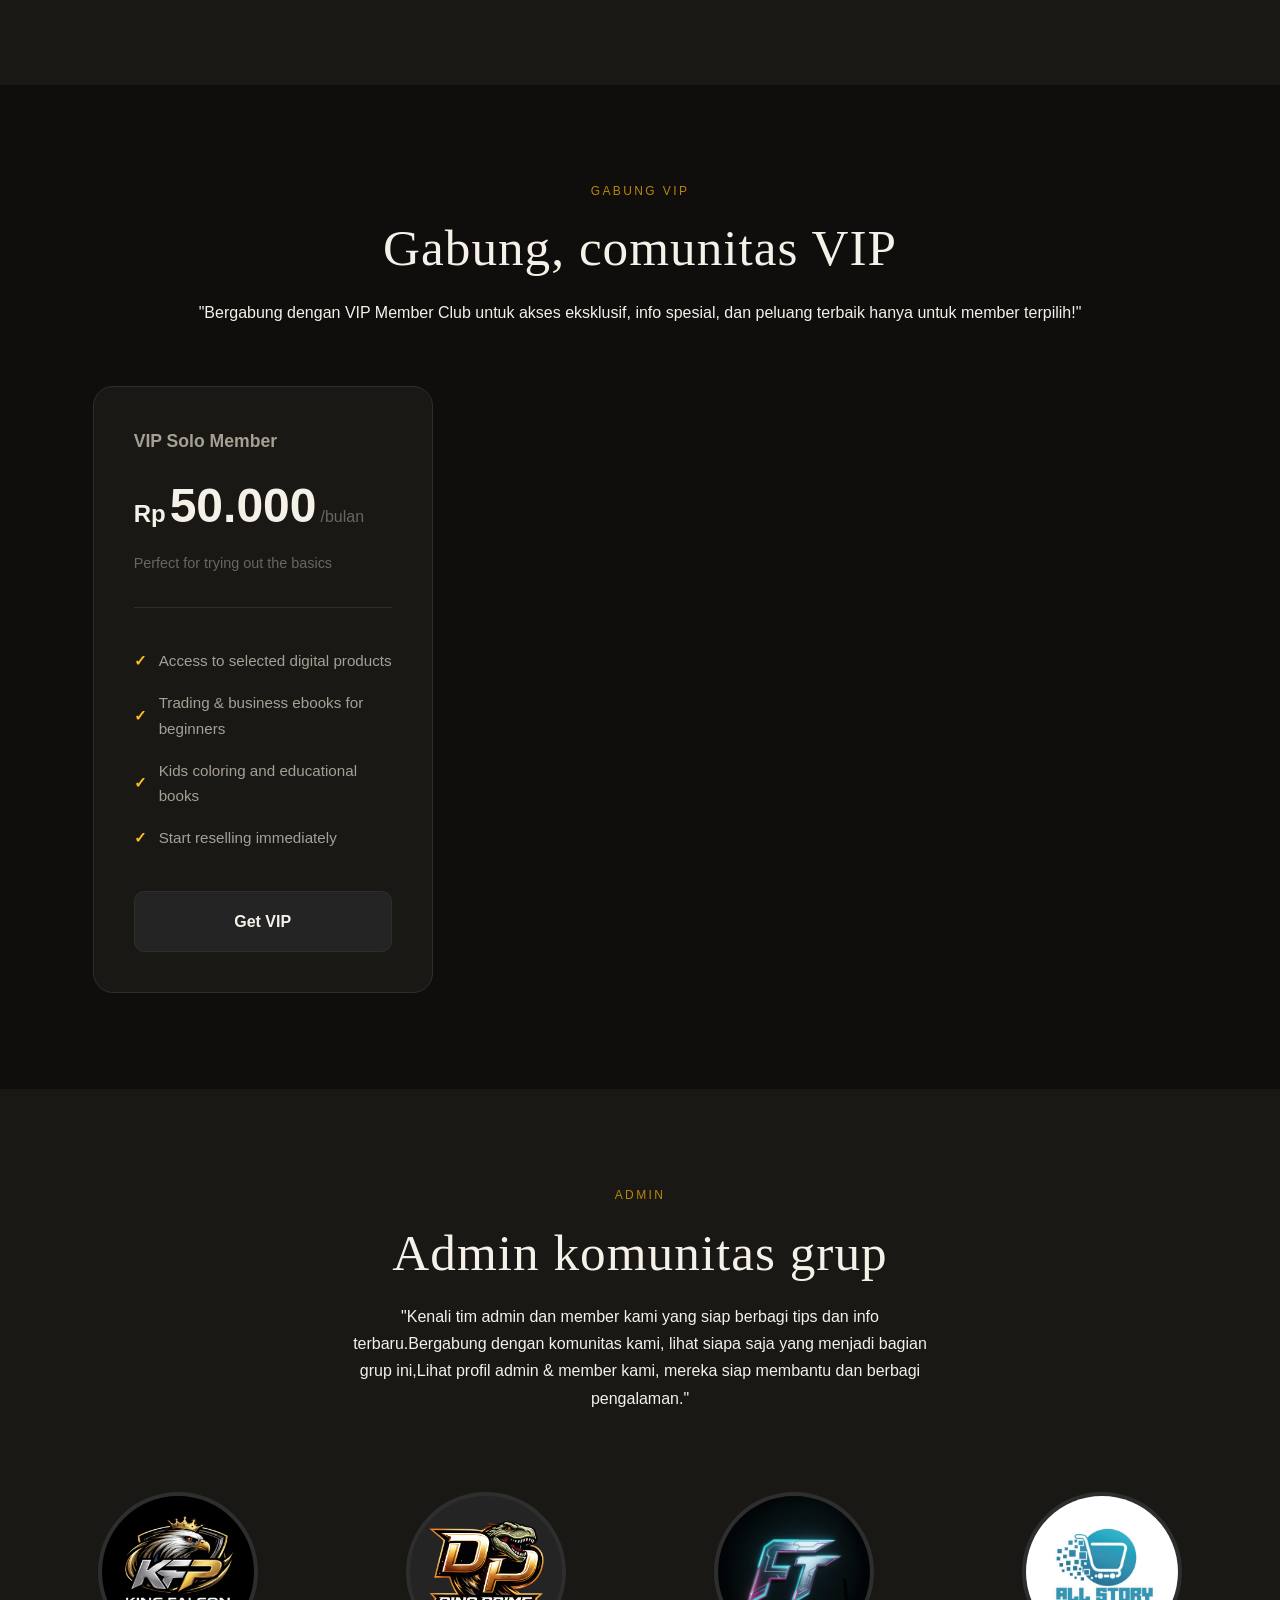
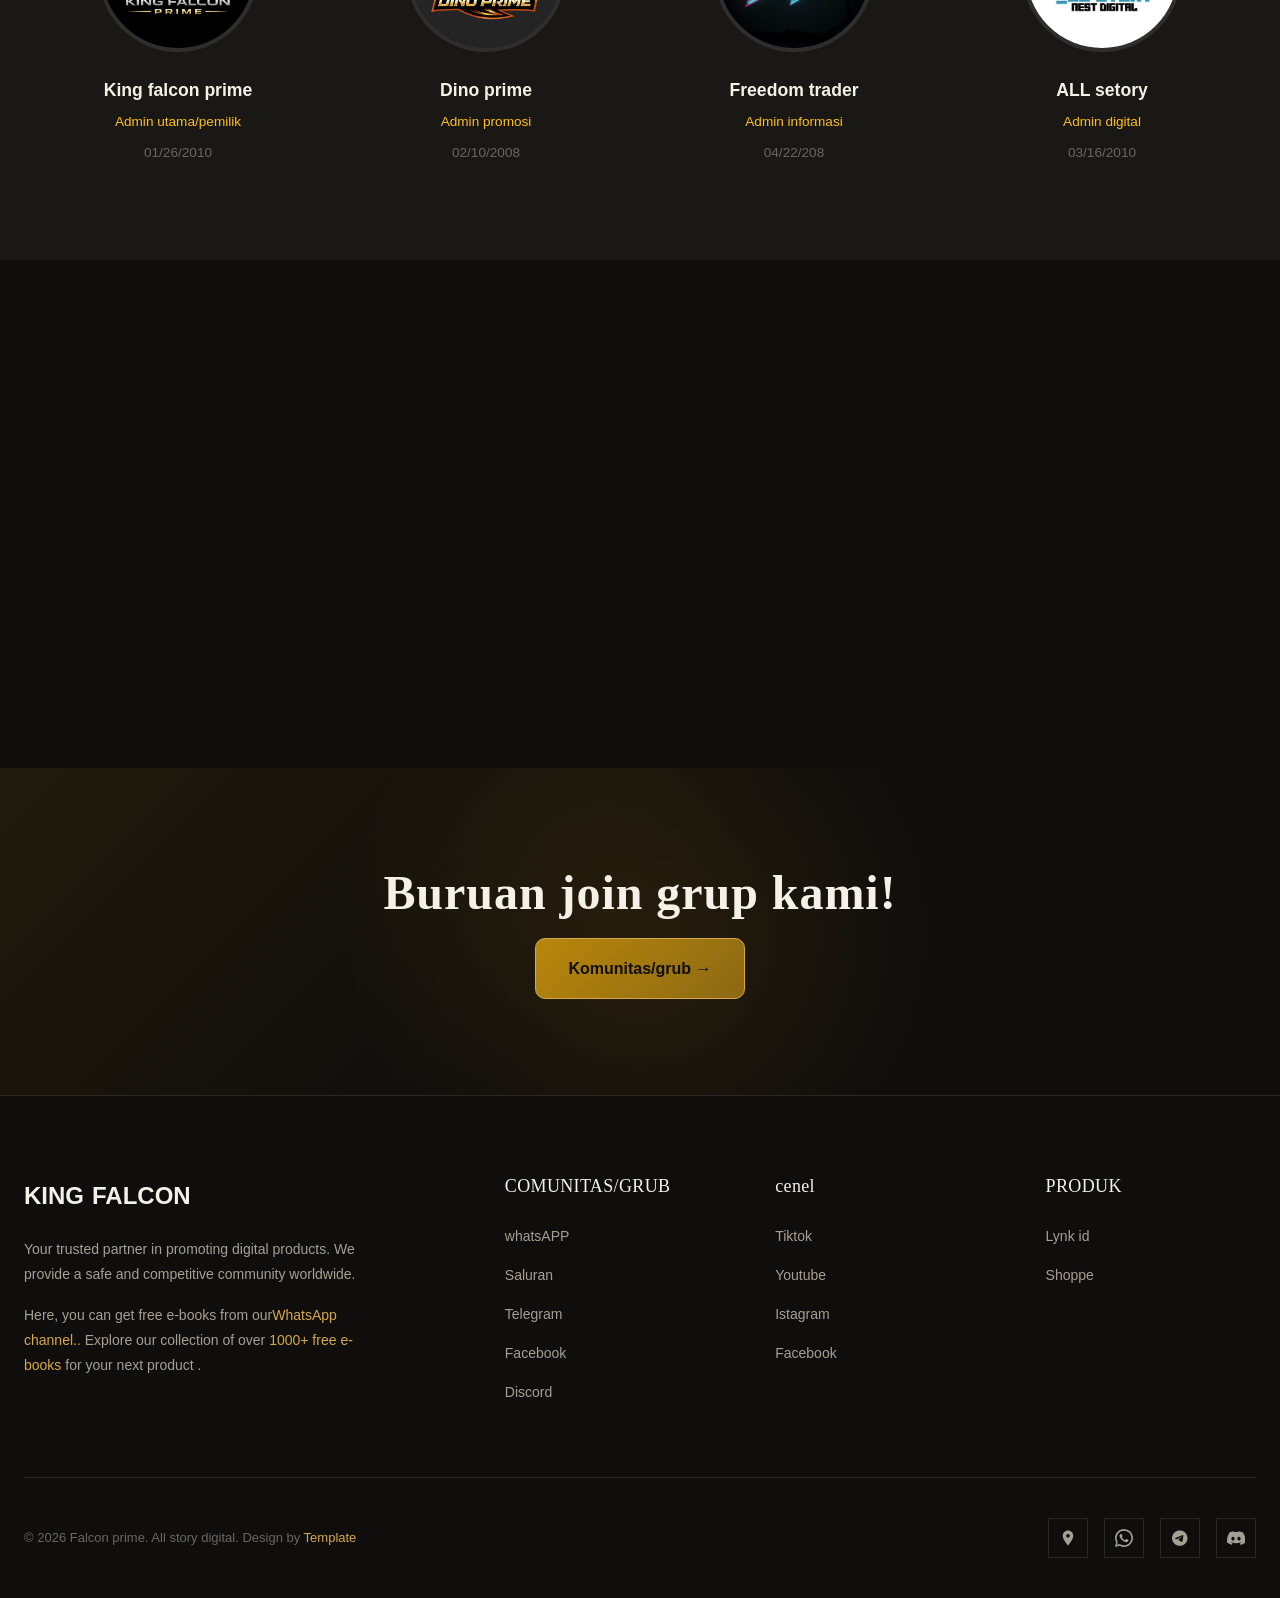
==== commit bb8915c5: "Update index.html" ====
--- a/index.html
+++ b/index.html
@@ -93,82 +93,66 @@
     <section class="services" id="services">
         <div class="container">
             <div class="section-header">
-                <div class="section-label">Jaringan Bisnis Digital</div>
-                <h2 class="section-title">Gabung sekarang promosikan dan dapatkan produk terbaik!</h2>
-                <p class="section-desc">Ingin mempromosikan atau membeli produk digital? Gabung dan gunakan platform grup di bawah ini untuk memperluas jaringan dan peluang.</div>
+                <div class="section-label">Jaringan Digital</div>
+                <h2 class="section-title">Gabung sekarang !</h2>
+                <p class="section-desc">pilih grup/saluran whatsAPP, grup facebook,telegram,Lynk id,dan LAINYA sesuai kebutuhan anda!.</p>
+              </div>
 
             <div class="services-grid">
 
     <!-- WhatsApp grup promosi saya  -->
     <div class="service-card">
         <div class="service-icon">
-            <a href="https://chat.whatsapp.com/LSkPdoFXT7n2mN4QRKAhbp" target="_blank">
+            <a href="lainya.html?menu=a" >
                 <i class="fab fa-whatsapp"></i>
             </a>
-        </div>
-        <h3 class="service-title"> promosi digital</h3>
-        <p>Grup WhatsApp untuk promosi produk digital dan berbagi peluang bisnis online bersama,Gabung sekarang dan perluas jaringan serta penjualan produk digital kamu!.</p>
-    </div>
-
-   <!-- WhatsApp saluran jb rafael -->
-      <div class="service-card">
-        <div class="service-icon">
-            <a href="https://whatsapp.com/channel/0029VaebWXXIN9iofSAeJO1t" target="_blank">
-                <i class="fab fa-whatsapp"></i>
-            </a>
-        </div>
-        <h3 class="service-title">jb aku ff</h3>
-        <p>Saluran WhatsApp khusus jual beli akun Free Fire (FF). Tempat aman untuk transaksi, promosi akun, dan mencari pembeli atau penjual terpercaya. Gabung sekarang!</p>
-    </div>
+        
+        </div>
+        <h3 class="service-title"> WhatsApp</h3>
+
+      </div>
+
 
     <!-- Facebook -->
     <div class="service-card">
         <div class="service-icon">
-            <a href="https://www.facebook.com/share/g/1DgLpyzHYk/" target="_blank">
+            <a href="lainya.html?menu=b" >
                 <i class="fab fa-facebook-f"></i>
             </a>
         </div>
-        <h3 class="service-title">Facebook Group</h3>
-        <p>Mari promosikan Lynk.id kalian di grup ini dan jangkau lebih banyak audiens,Gabung sekarang dan promosikan Lynk.id atau produk digital kamu secara gratis!</p>
-    </div>
+        <h3 class="service-title">Facebook</h3>
+        </div>
 
     <!-- Telegram -->
     <div class="service-card">
         <div class="service-icon">
-            <a href="https://t.me/+sE-XW4UMI54yMTU1" target="_blank">
+            <a href="lainya.html?menu=c" >
                 <i class="fab fa-telegram-plane"></i>
             </a>
         </div>
-        <h3 class="service-title">Telegram Group</h3>
-        <p>Bergabung di grup Telegram kami untuk mendapatkan buku PDF gratis dan premium, serta berdiskusi seputar coding, trading, dan produk digital.</p>
-    </div>
+        <h3> Telegram </h3>
+        </div>
 
     <!-- Lynk ID -->
     <div class="service-card">
         <div class="service-icon">
-            <a href="https://lynk.id/allstorynestdigital" target="_blank">
+            <a href="lainya.html?menu=d" >
                 <i class="fas fa-link"></i>
             </a>
         </div>
         <h3 class="service-title">Lynk ID</h3>
-        <p>Masuk ke Lynk.id kami, banyak produk yang bisa Anda jual kembali dengan keuntungan menarik,Tersedia banyak produk yang bisa Anda jual kembali.
-Yuk mulai usaha sekarang.</p>
+        
     </div>
               
   </div>
 </div>
 
-       <div class="section-container cta-content">
-      <a href="#services" class="btn-primary">Komunitas/grub →</a>
-    </div>
+       <div class="cta-container">
+    <a href="lainya.html?menu=e" class="btn-primary">LAINYA →</a>
+</div>
       
 </section>
 
-   <section class="cta">
-    <div class="section-container cta-content">
-      <a href="#services" class="btn-primary">Komunitas/grub →</a>
-    </div>
-  </section>
 
   
   <!-- Pricing Section -->
@@ -200,38 +184,6 @@
           <a href="https://wa.me/6281573837213" class="pricing-btn">Get VIP</a>
         </div>
 
-        <!-- vip 2 -->
-        <div class="pricing-card">
-          <div class="pricing-name">VIP Duo Circle</div>
-          <div class="pricing-price">
-            <span class="currency">Rp</span><span class="proPrice">70.000</span><span class="period">/bulan</span>
-          </div>
-          <p class="pricing-description">For serious learners</p>
-          <ul class="pricing-features">
-             <li>Access to dozens of premium digital products</li>
-  <li>Full reseller rights included</li>
-  <li>New product updates every week</li>
-  <li>Support & guidance for online selling</li>
-          </ul>
-          <a href="https://wa.me/6281573837213" class="pricing-btn">Get VIP</a>
-        </div>
-
-        <!-- vip 3-->
-        <div class="pricing-card">
-          <div class="pricing-name">VIP Trio Squad</div>
-          <div class="pricing-price">
-            <span class="currency">Rp</span><span class="proPrice">100.000</span><span class="period">/bulan</span>
-          </div>
-        
-          <p class="pricing-description">Forever access, no recurring fees</p>
-          <ul class="pricing-features">
-            <li>Unlimited access to all digital products</li>
-  <li>Reseller + exclusive bonus products</li>
-  <li> website for selling online</li>
-  <li>Priority VIP member support</li>
-          </ul>
-          <a href="https://wa.me/6281573837213" class="pricing-btn">Get VIP</a>
-        </div>
       </div>
     </div>
   </section>
@@ -313,9 +265,10 @@
                     <p>Your trusted partner in promoting digital products. We provide a safe and competitive community worldwide.</p>
                     <p style="margin-top: 16px;">Here, you can get free e-books from our<a href="https://whatsapp.com/channel/0029VbC5rMU8V0tkrVbQMV39" target="_blank" rel="noopener" style="color: var(--gold-light);">WhatsApp channel.</a>. Explore our collection of over  <a href="https://whatsapp.com/channel/0029VbC5rMU8V0tkrVbQMV39" style="color: var(--gold-light);">1000+ free e-books</a> for your next product .</p>
                 </div>
-                <div class="footer-col">
+                <div class="footer-col" >
                     <h4 class="footer-title">COMUNITAS/GRUB</h4>
-                   <ul class="footer-links">
+                   <ul class="footer-links"> 
+
     <li>
         <a href="https://chat.whatsapp.com/LSkPdoFXT7n2mN4QRKAhbp" target="_blank">
             whatsAPP
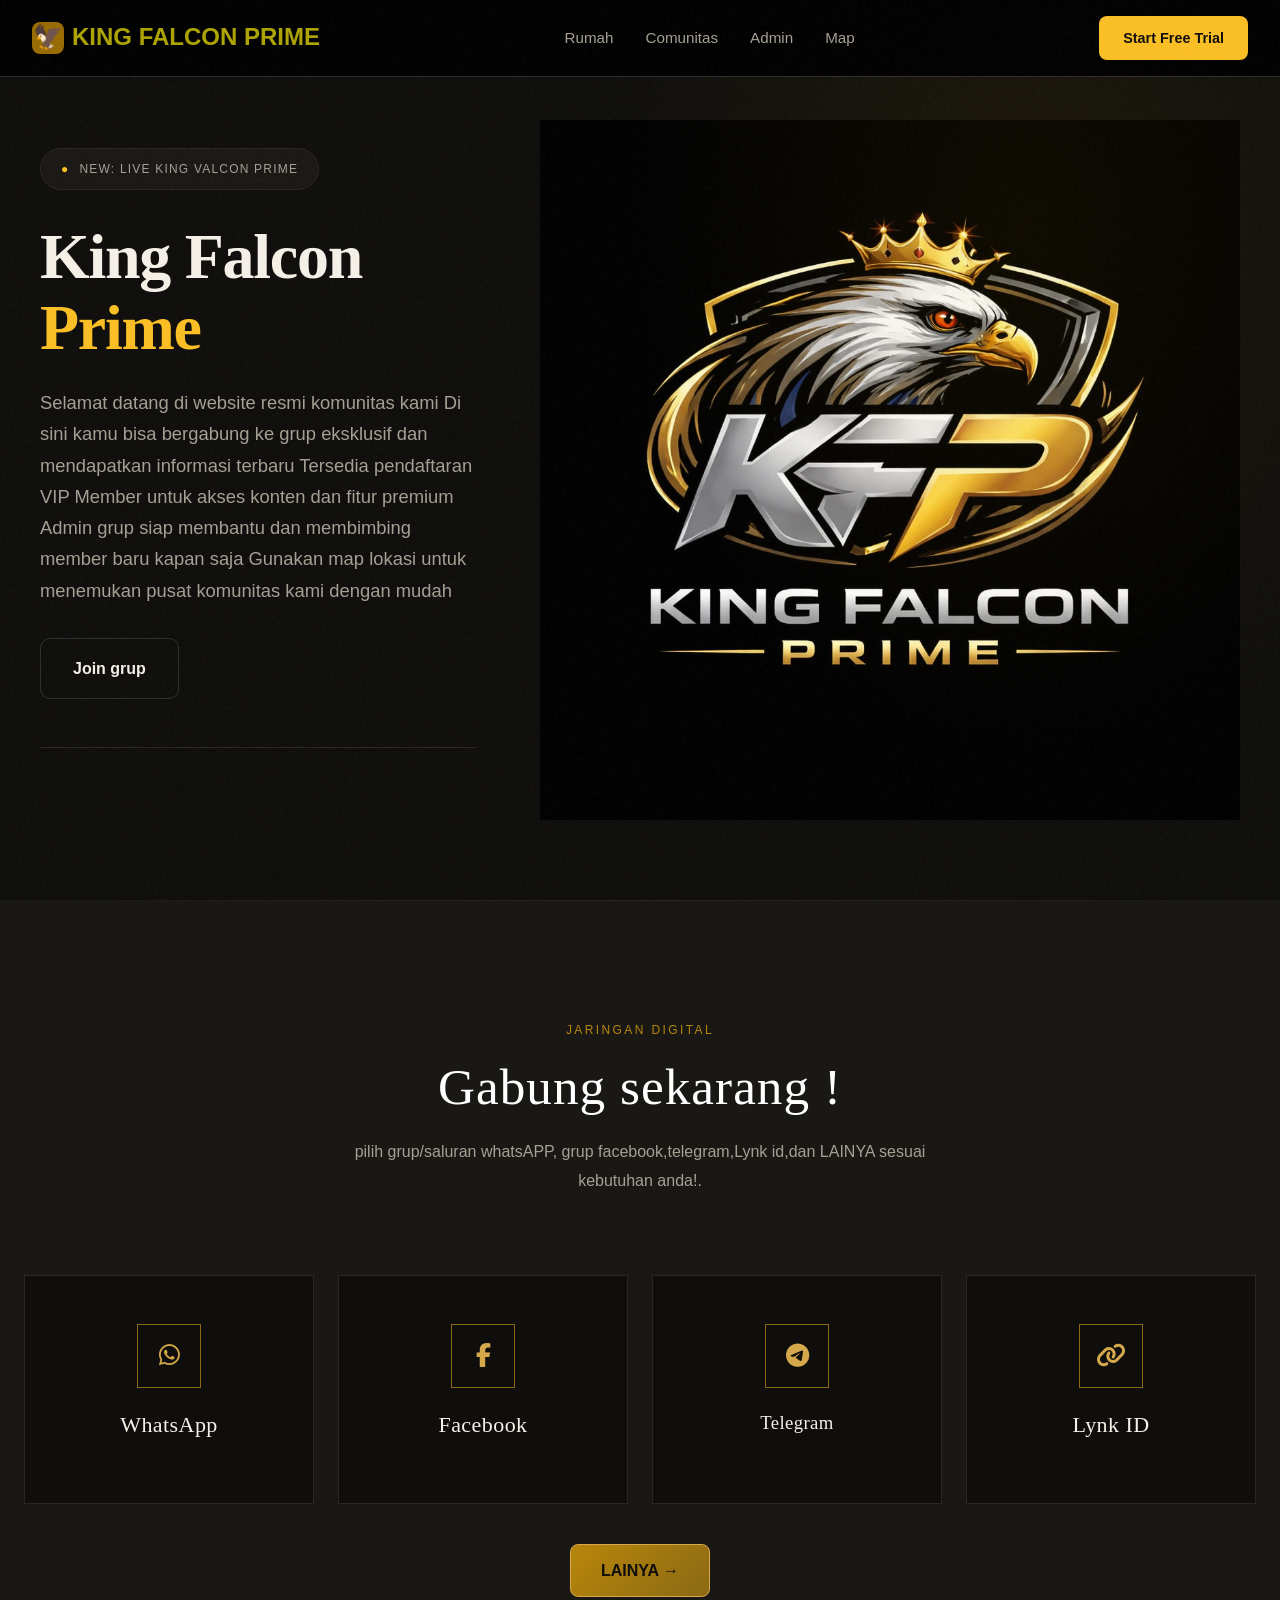
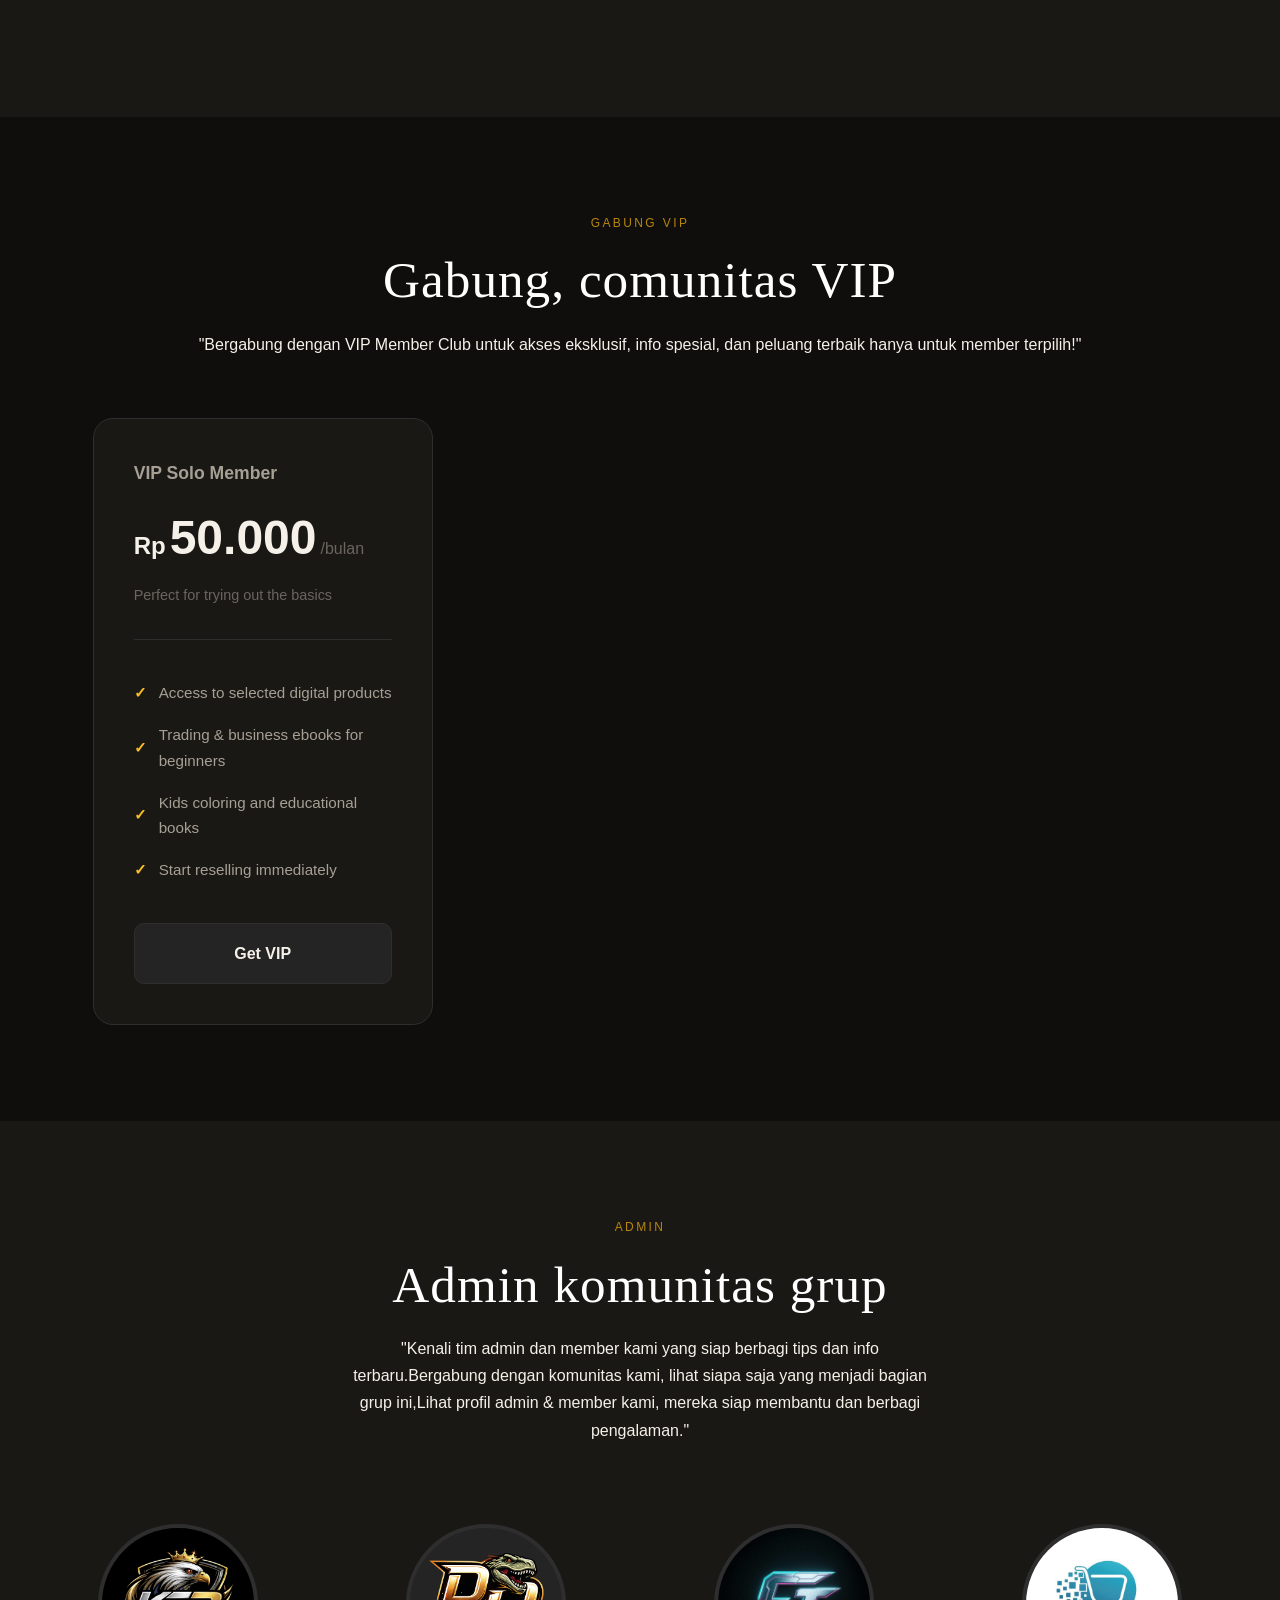
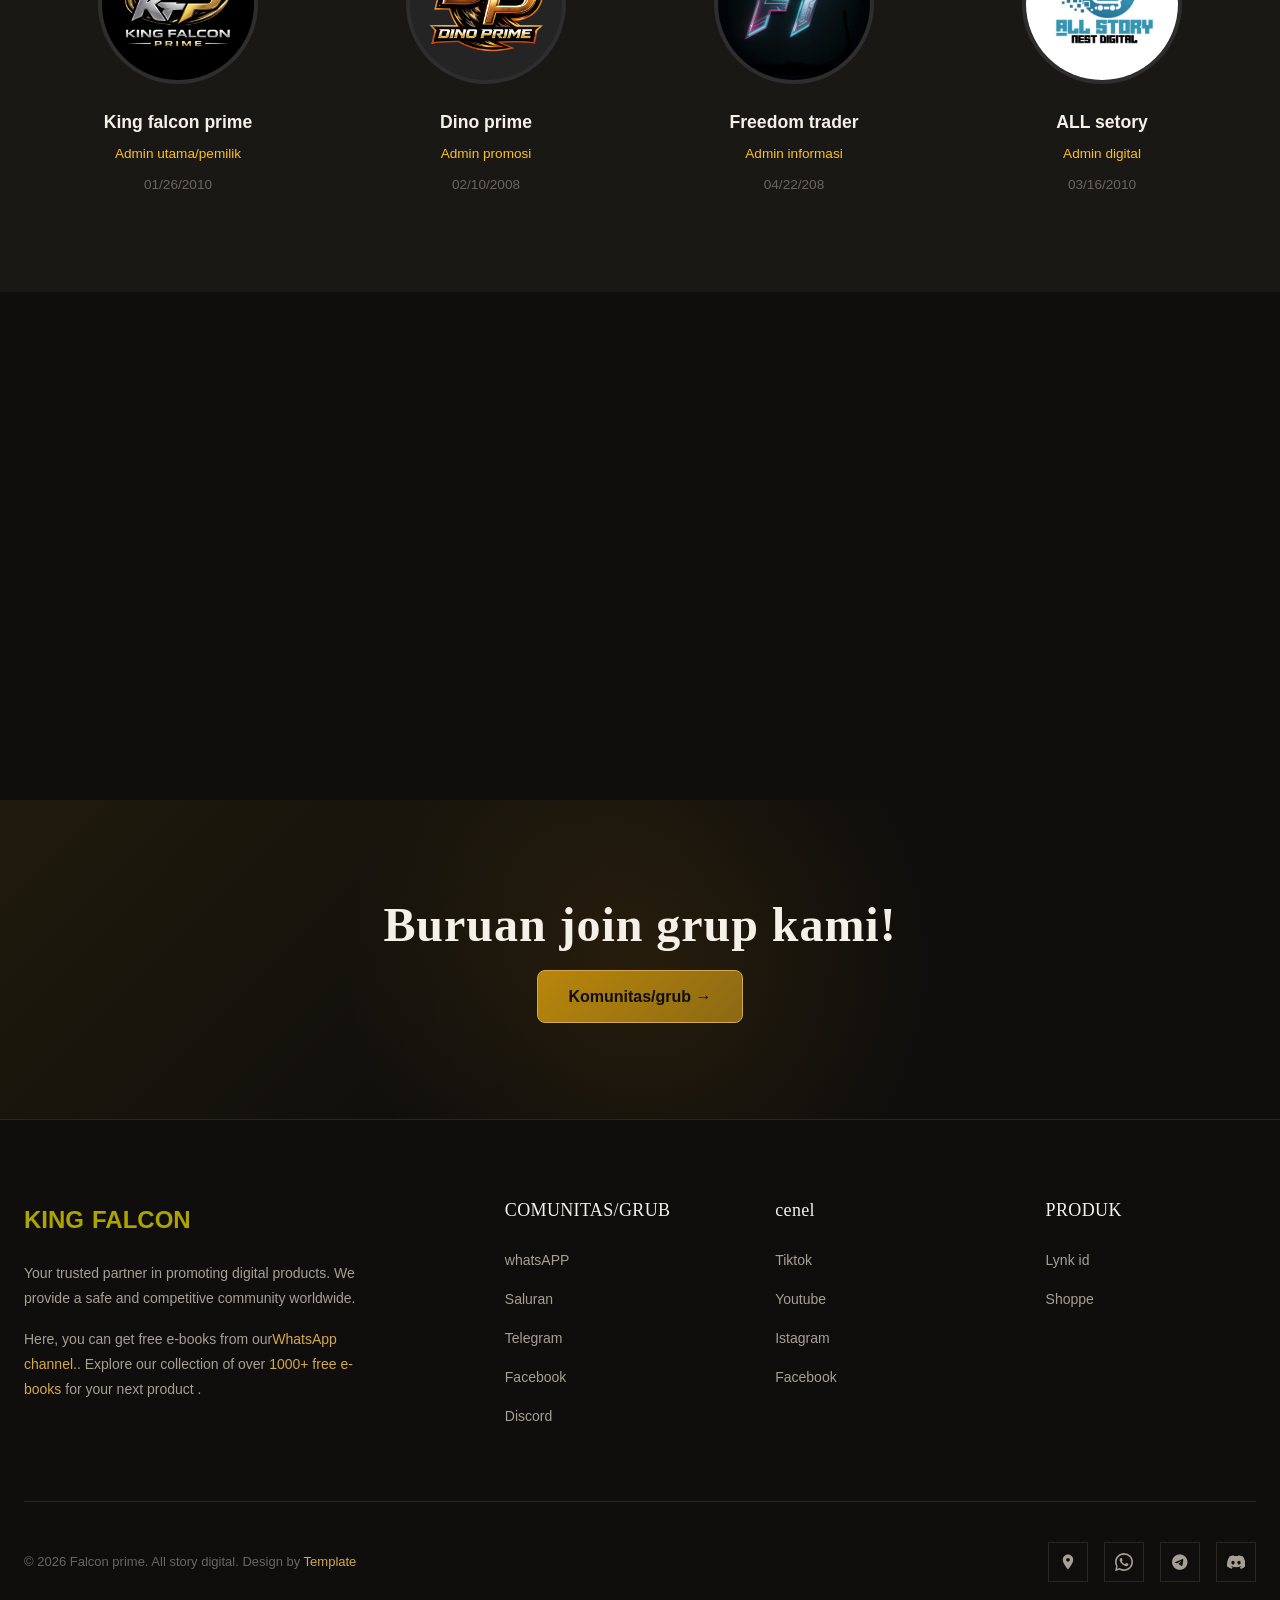
==== commit fa6def51: "Update index.html" ====
--- a/index.html
+++ b/index.html
@@ -363,7 +363,7 @@
 
 <!-- WhatsApp -->
 
-<a href="https://wa.me/081573837213" target="_blank" class="social-link">
+<a href="https://wa.me/6281573837213" target="_blank" class="social-link">
     <svg width="18" height="18" viewBox="0 0 24 24" fill="currentColor">
         <path d="M20.52 3.48A11.86 11.86 0 0012 .01C5.37.01 0 5.38 0 12c0 2.11.55 4.08 1.5 5.78L0 24l6.3-1.65A11.94 11.94 0 0012 24c6.63 0 12-5.38 12-12 0-3.18-1.24-6.18-3.48-8.52zM12 21.8c-1.88 0-3.69-.5-5.25-1.45l-.38-.23-3.72.97.99-3.62-.25-.37A9.767 9.767 0 012.2 12c0-5.38 4.42-9.8 9.8-9.8 2.61 0 5.06 1.02 6.92 2.88 1.86 1.86 2.88 4.31 2.88 6.92 0 5.38-4.42 9.8-9.8 9.8zm5.33-7.54c-.29-.15-1.72-.85-1.99-.95-.27-.1-.47-.15-.67.15-.19.29-.74.95-.91 1.15-.18.19-.35.21-.64.07-.29-.15-1.22-.45-2.32-1.43-.86-.76-1.41-1.7-1.57-1.98-.16-.28-.02-.43.12-.57.13-.13.29-.35.44-.52.15-.17.19-.28.29-.45.09-.17.05-.32-.02-.44-.08-.13-.66-1.6-.9-2.19-.24-.58-.48-.5-.66-.51l-.57-.01c-.19 0-.5.07-.77.37s-1.01 1.01-1.01 2.46c0 1.44 1.03 2.83 1.17 3.02.14.19 2.03 3.11 4.92 4.36.69.3 1.23.46 1.65.59.71.22 1.36.19 1.87.12.57-.08 1.77-.72 2.03-1.41.27-.69.27-1.29.19-1.41-.07-.12-.27-.19-.56-.34z"/>
     </svg>
@@ -419,3 +419,4 @@
 
 
 
+
--- a/style.css
+++ b/style.css
@@ -32,10 +32,11 @@
 	--bg-card: #1A1815;
 	--bg-card-hover: #252119;
 	--text-primary: #F5F0E8;
+	--text-judul: #ffffff;
 	--text-secondary: #A69F94;
 	--text-muted: #6B6560;
 	--border-color: #2A2622;
-	--success: #4A7C59;
+	--success: #7c784a;
 	--danger: #8B3A3A;
 }
 
@@ -59,13 +60,13 @@
 	left: 0;
 	right: 0;
 	z-index: 1000;
-	background: rgba(13, 13, 13, 0.9);
+	background: rgba(0, 0, 0, 0.9);
 	backdrop-filter: blur(20px);
 	border-bottom: 1px solid var(--border);
 }
 
 .nav-container {
-	max-width: 1200px;
+	max-width: 9200px;
 	margin: 0 auto;
 	padding: 1rem 2rem;
 	display: flex;
@@ -76,7 +77,7 @@
 .logo {
 	font-size: 1.5rem;
 	font-weight: 700;
-	color: var(--text-primary);
+	color: #ada400;
 	text-decoration: none;
 	display: flex;
 	align-items: center;
@@ -86,7 +87,7 @@
 .logo-icon {
 	width: 32px;
 	height: 32px;
-	background: var(--accent);
+	background: #986b03;
 	border-radius: 8px;
 	display: flex;
 	align-items: center;
@@ -341,7 +342,7 @@
 
 .section-title {
 	font-size: clamp(36px, 4vw, 52px);
-	color: var(--text-primary);
+	color: var(--text-judul);
 	margin-bottom: 20px;
 }
 
@@ -373,18 +374,6 @@
 	gap: 24px;
 }
 
-@media (max-width: 1024px) {
-	.services-grid {
-		grid-template-columns: repeat(4, 1fr);
-		gap: auto;
-	}
-}
-
-@media (max-width: 600px) {
-	.services-grid {
-		grid-template-columns: 2, 1fr;
-	}
-}
 
 .service-card {
 	padding: 48px 32px;
@@ -492,11 +481,20 @@
 }
 
 /* 📱 Responsive untuk HP: jadi 2 kolom */
-@media (max-width: 100px) {
-  .stats-container {
-    grid-template-columns: repeat(3, 1fr);
-  }
-  
+/* Tablet */
+@media (max-width: 1024px) {
+  .services-grid {
+    grid-template-columns: repeat(2, 1fr);
+  }
+}
+
+/* HP kecil */
+@media screen and (max-width: 768px) {
+  .services-grid {
+    display: grid !important;
+    grid-template-columns: repeat(2, 1fr) !important;
+  gap: 15px;
+  }
 }
 
 
@@ -1024,7 +1022,7 @@
 	border: none;
 	font-size: 24px;
 	cursor: pointer;
-	color: rgb(238, 255, 4);
+	color: rgb(203, 182, 0);
 }
 }
 
@@ -1100,3 +1098,28 @@
 }
 
 
+/* tulisan lainya */
+
+/* Container tombol center */
+.cta-container {
+    text-align: center;  /* bikin konten di dalam div center */
+    margin-top: 40px;    /* jarak dari atas */
+}
+
+/* Tombol */
+.btn-primary {
+    display: inline-block;
+    padding: 12px 30px;
+    background-color: var(--gold-primary);
+    color: #fff;
+    text-decoration: none;
+    font-weight: bold;
+    font-size: 16px;
+    border-radius: 8px;
+    transition: all 0.3s ease;
+}
+
+.btn-primary:hover {
+    background-color: var(--gold-dark);
+    transform: translateY(-2px);
+}
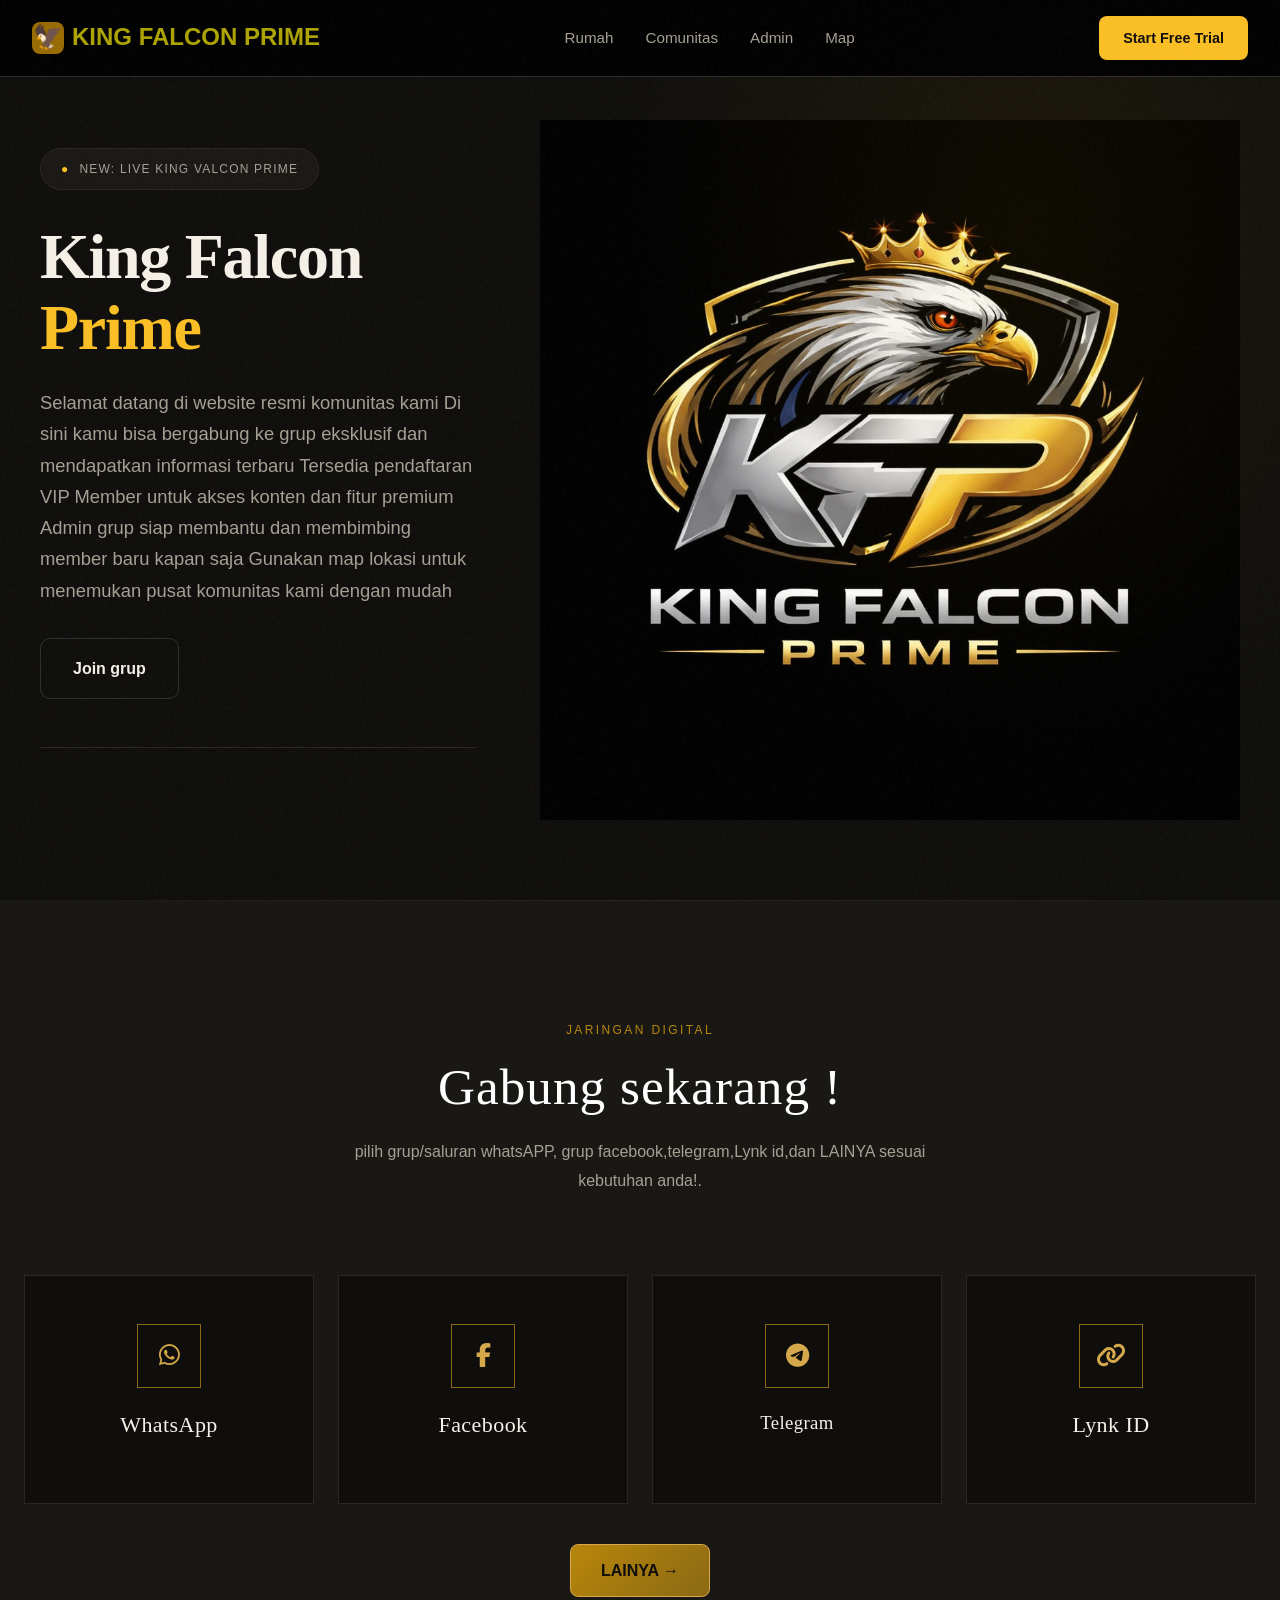
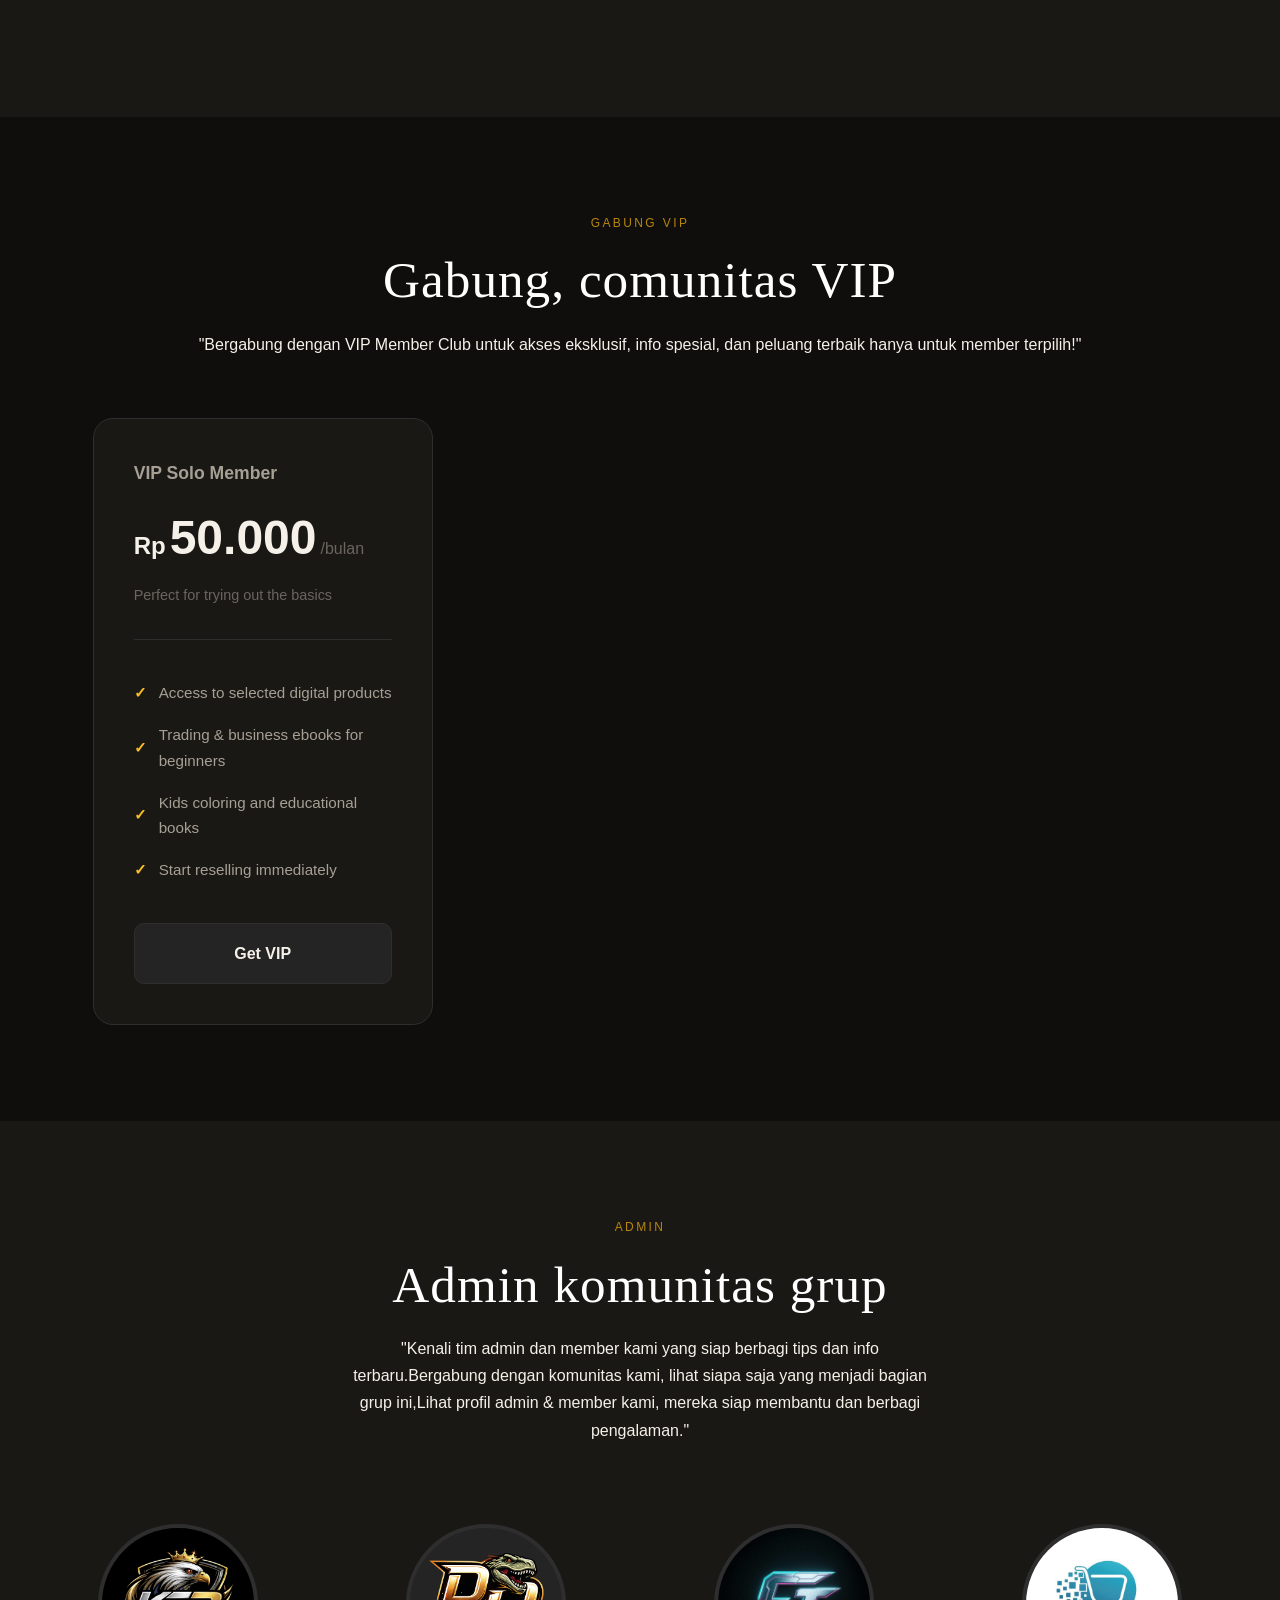
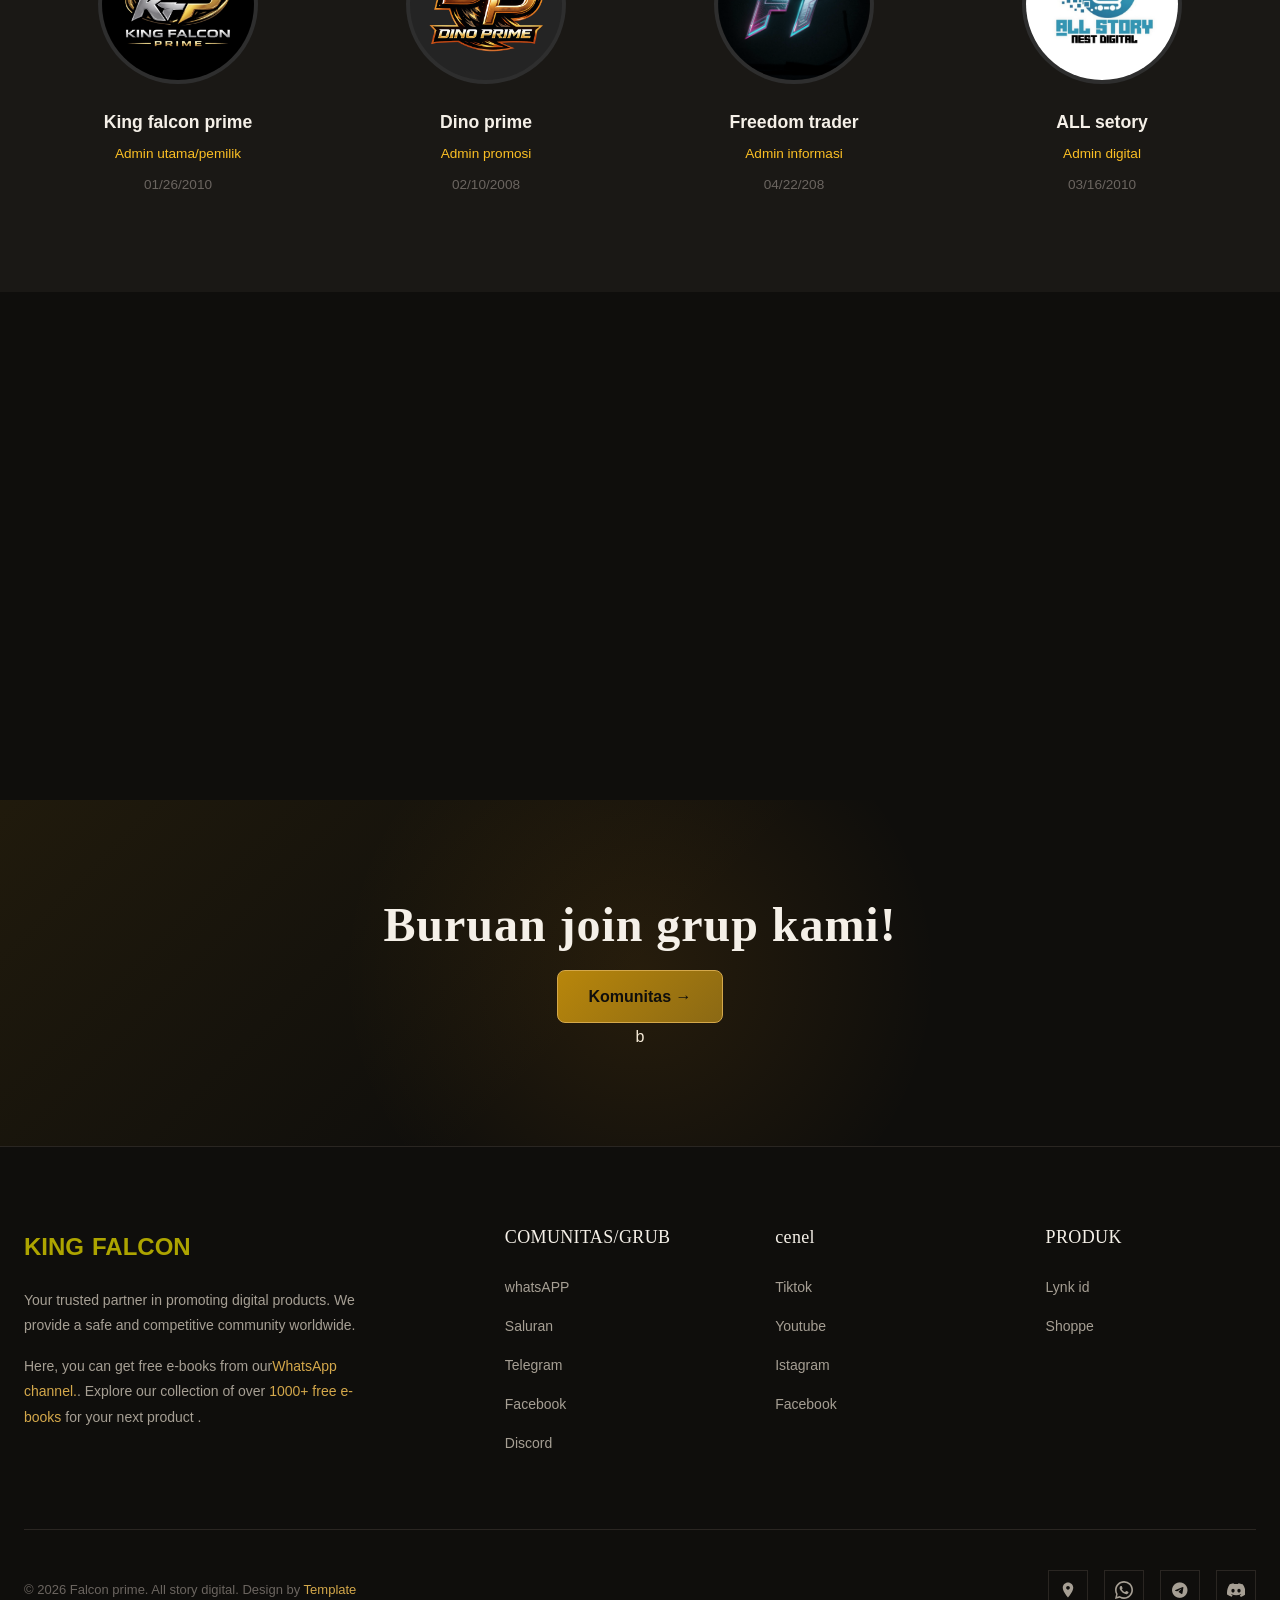
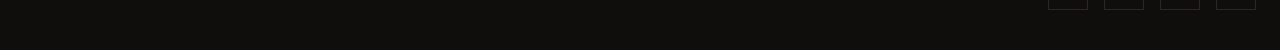
==== commit aca09e07: "Update index.html" ====
--- a/index.html
+++ b/index.html
@@ -252,8 +252,8 @@
   <section class="cta">
     <div class="section-container cta-content">
       <h2>Buruan join grup kami!</h2>
-      <a href="#services" class="btn-primary">Komunitas/grub →</a>
-    </div>
+      <a href="#services" class="btn-primary">Komunitas →</a>
+    </div>b
   </section>
 
  <!-- Footer -->
@@ -420,3 +420,4 @@
 
 
 
+
